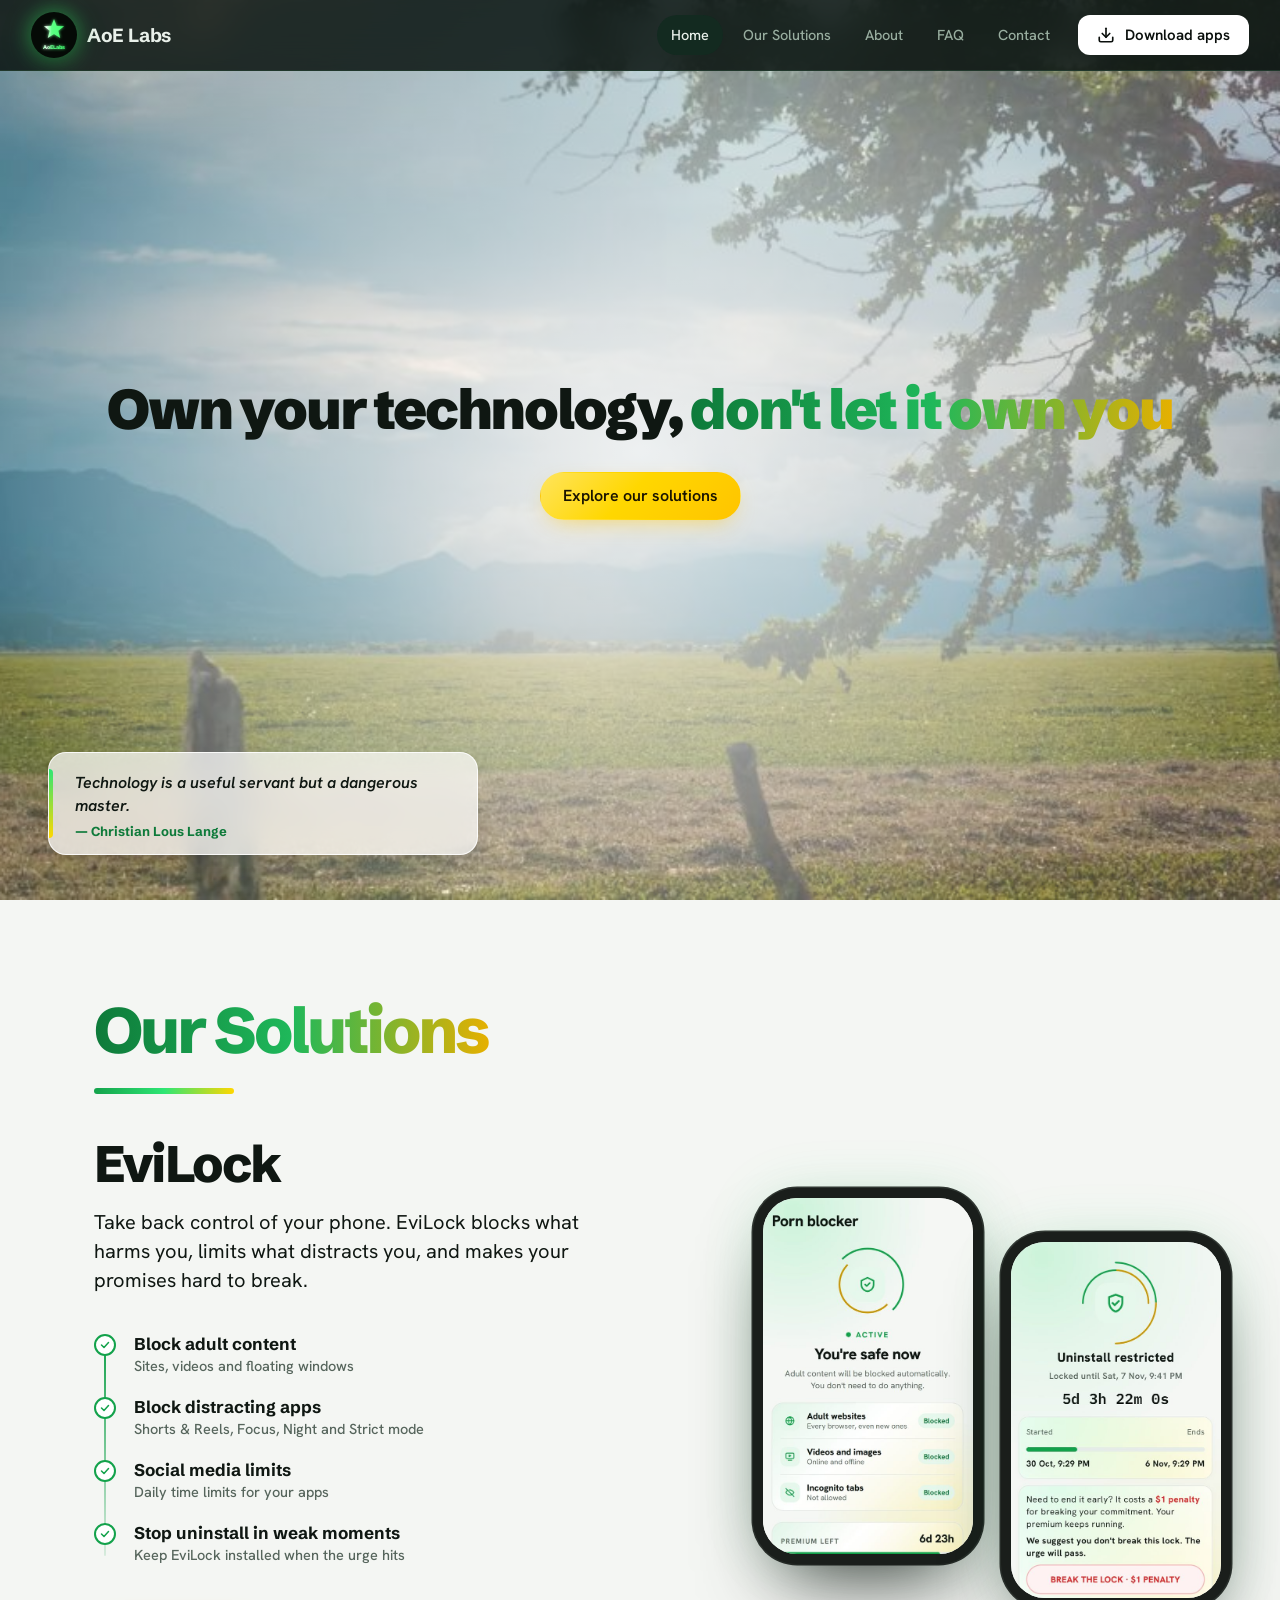
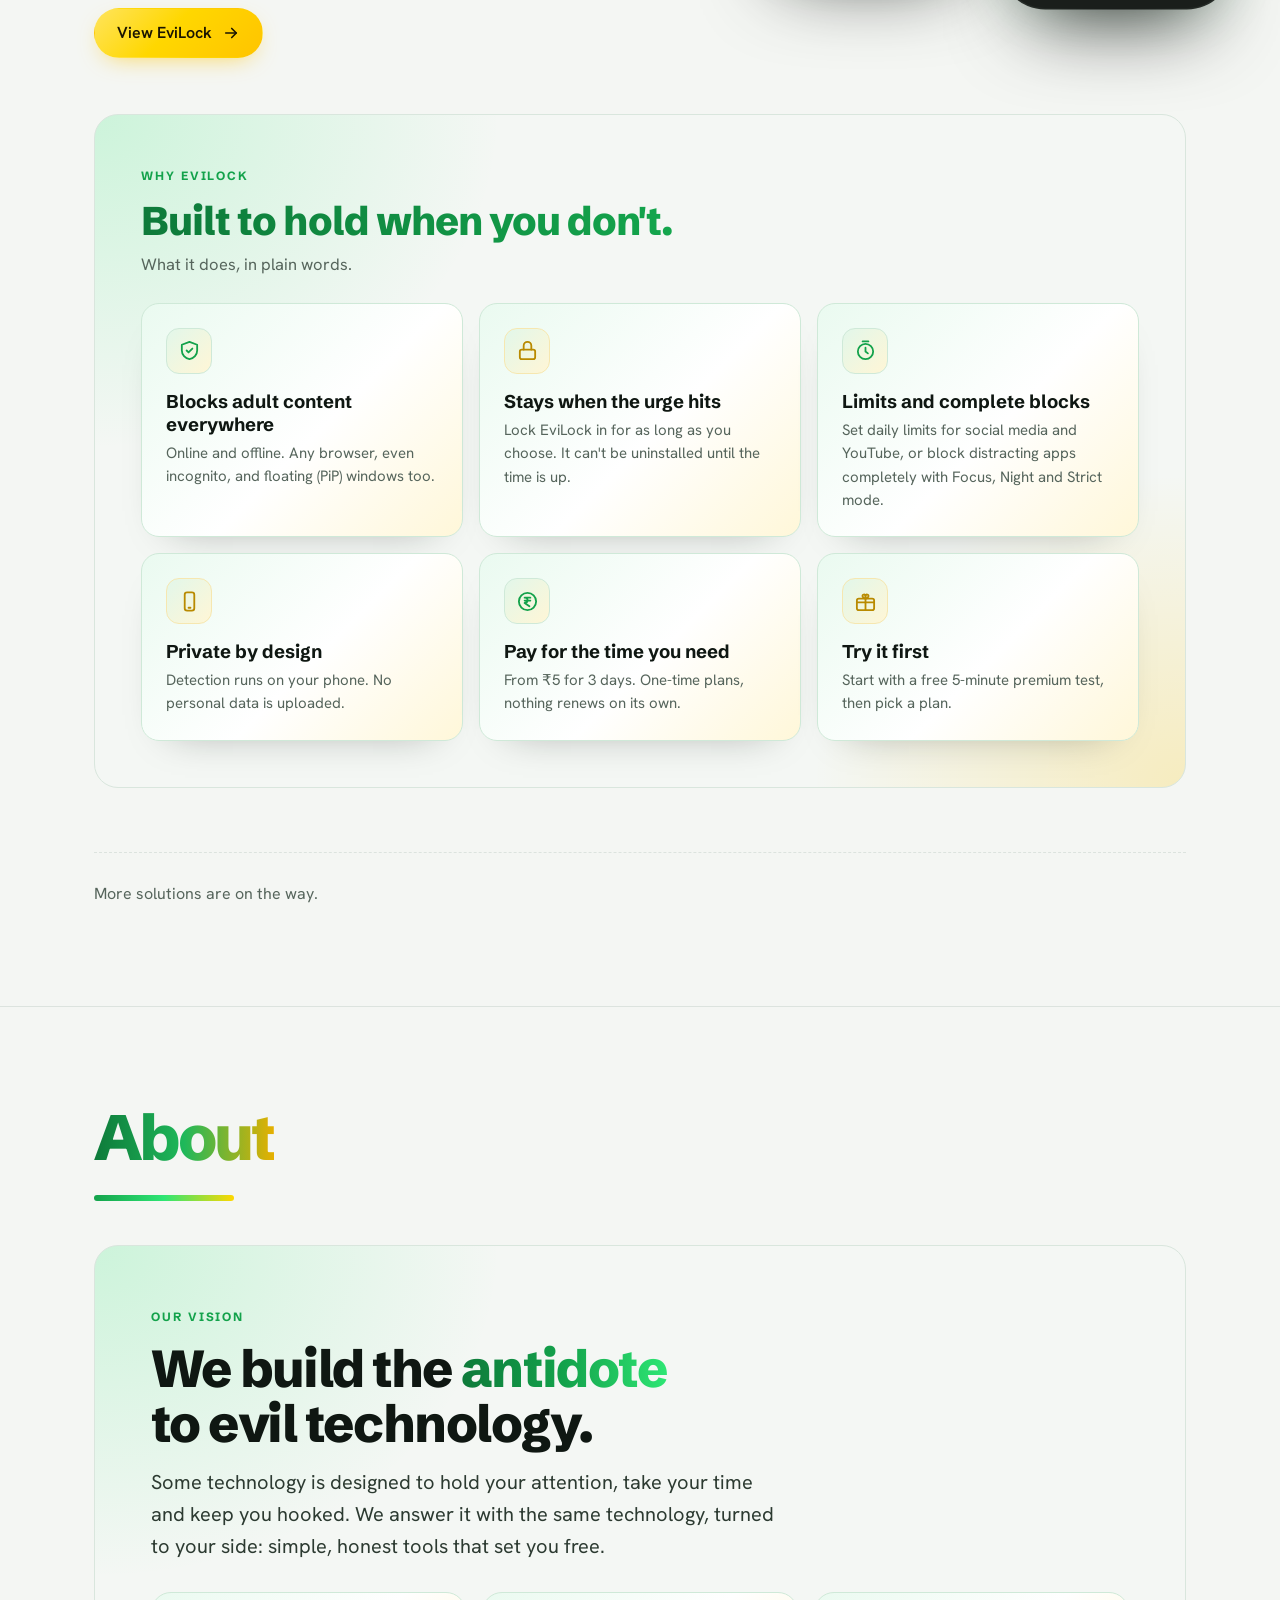
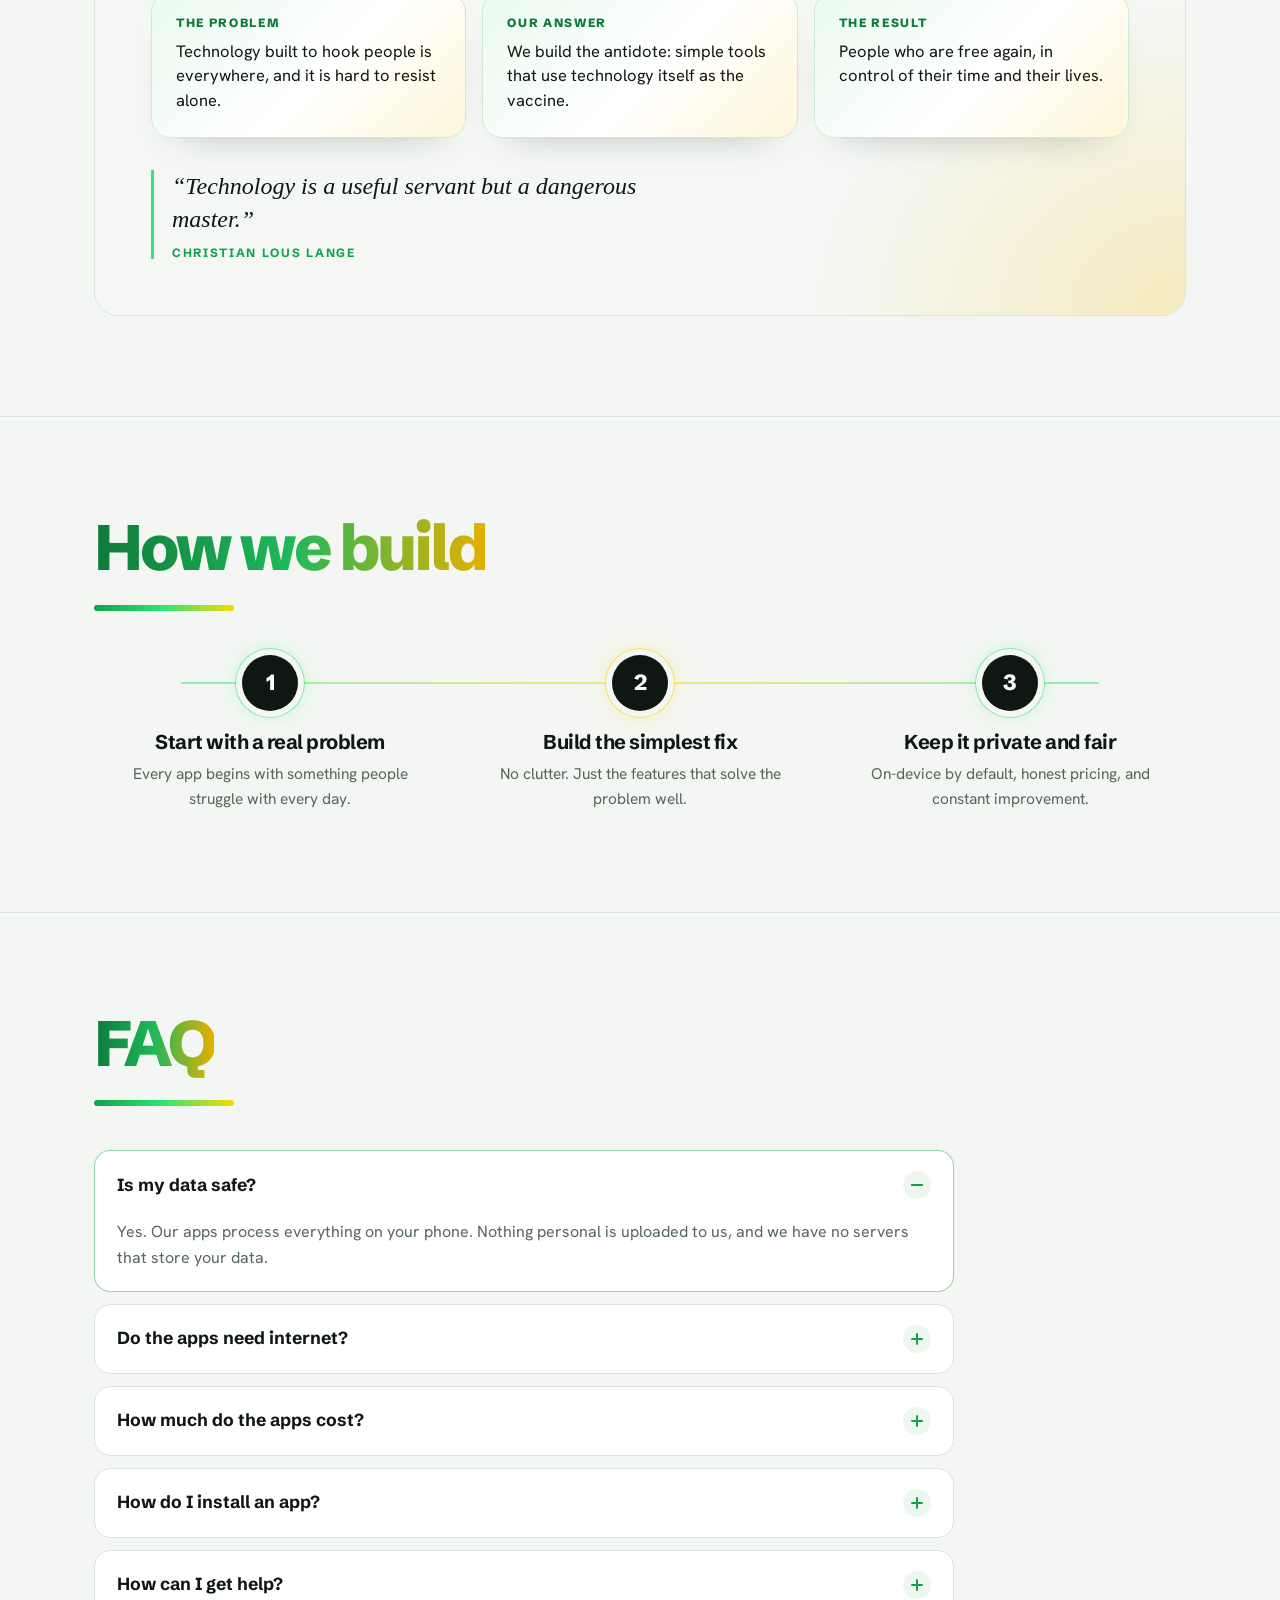
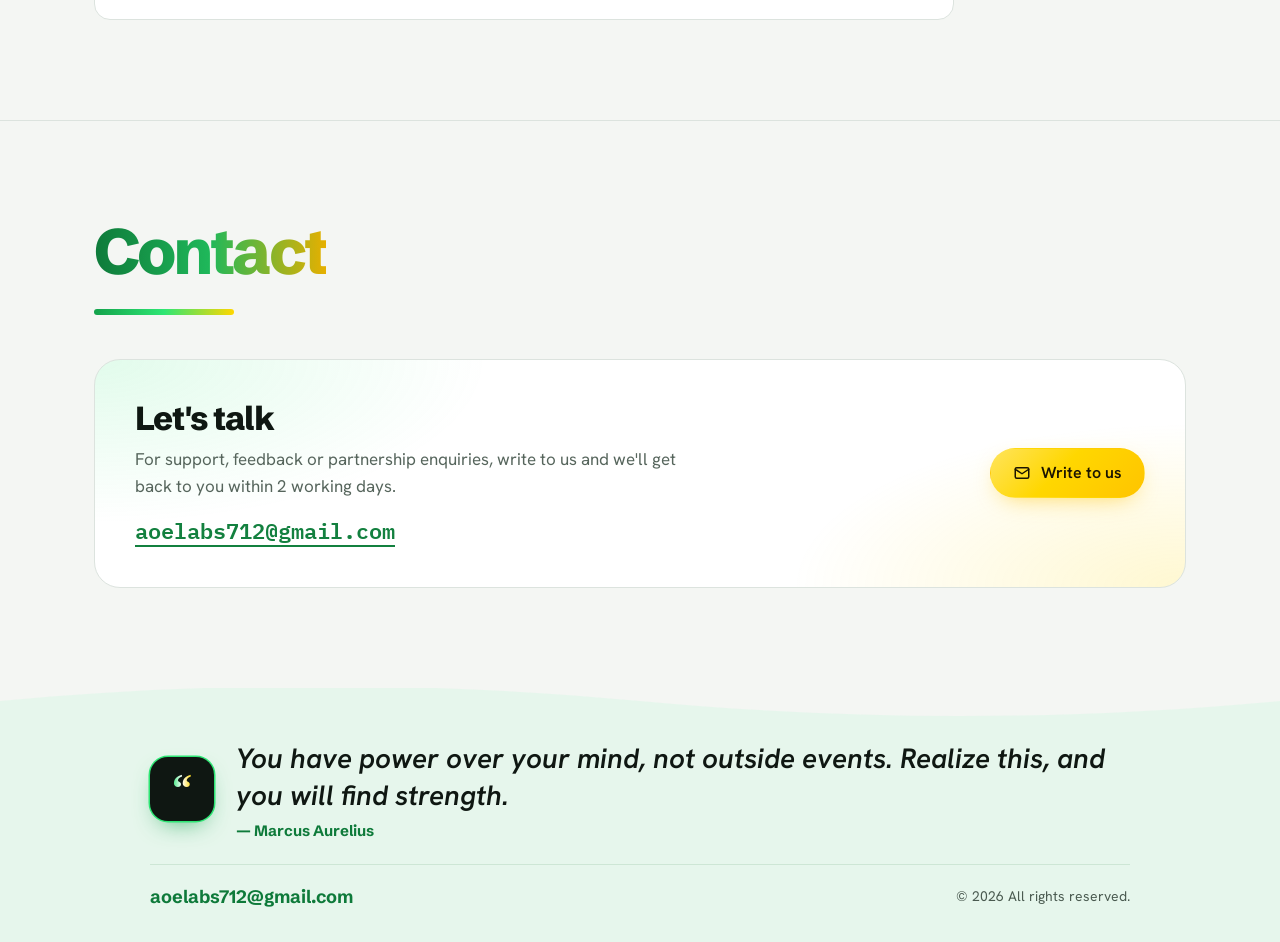
==== index.html @ 4fa96894 "Remove Why Us section; About is now the vision: antidote to evil technology Co-Authored-By: Claude S" ====
<!doctype html>
<html lang="en">
<head>
<meta charset="utf-8">
<meta name="viewport" content="width=device-width, initial-scale=1, viewport-fit=cover">
<title>AoE Labs: own your technology, don&#39;t let it own you</title>
<meta name="description" content="AoE Labs builds simple apps that solve real problems. Our first app, EviLock, blocks adult content, limits social media and puts your phone to sleep at night, even without internet.">
<meta property="og:title" content="AoE Labs">
<meta property="og:description" content="Own your technology, don&#39;t let it own you. Makers of EviLock.">
<meta property="og:type" content="website">
<meta property="og:site_name" content="AoE Labs">
<meta property="og:url" content="https://aoe-labs.vercel.app/">
<meta property="og:image" content="https://aoe-labs.vercel.app/og-image.png">
<meta property="og:image:width" content="1200">
<meta property="og:image:height" content="630">
<meta name="twitter:card" content="summary_large_image">
<link rel="canonical" href="https://aoe-labs.vercel.app/">
<meta name="theme-color" content="#FFFFFF">
<meta name="color-scheme" content="light only">
<link rel="icon" type="image/png" href="favicon.png">
<link rel="apple-touch-icon" href="apple-touch-icon.png">
<link rel="preconnect" href="https://fonts.googleapis.com">
<link rel="preconnect" href="https://fonts.gstatic.com" crossorigin>
<link rel="stylesheet" href="https://fonts.googleapis.com/css2?family=Schibsted+Grotesk:wght@600;700;800;900&family=Hanken+Grotesk:wght@400;500;600;700&family=IBM+Plex+Mono:wght@500;600&display=swap">
<link rel="stylesheet" href="style.css">
<script>document.documentElement.classList.add("js")</script>
</head>
<body>

<header class="nav">
  <div class="wrap">
    <a class="brand" href="index.html" aria-label="AoE Labs home">
      <svg class="zmark" viewBox="0 0 100 100" role="img" aria-label="AoE Labs"><defs><linearGradient id="zg" gradientUnits="userSpaceOnUse" x1="0" y1="0" x2="100" y2="0" spreadMethod="repeat"><stop offset="0" stop-color="#39FF6A"/><stop offset=".38" stop-color="#5CFF84"/><stop offset=".5" stop-color="#F0FFF4"/><stop offset=".62" stop-color="#5CFF84"/><stop offset="1" stop-color="#39FF6A"/><animateTransform attributeName="gradientTransform" type="translate" from="-100 0" to="100 0" dur="3.2s" repeatCount="indefinite"/></linearGradient><filter id="zglow" x="-40%" y="-40%" width="180%" height="180%"><feGaussianBlur stdDeviation="3" result="b"/><feMerge><feMergeNode in="b"/><feMergeNode in="SourceGraphic"/></feMerge></filter></defs><circle cx="50" cy="50" r="50" fill="#050A06"/><g fill="url(#zg)" filter="url(#zglow)"><path class="zstar" d="M50.00 15.00 L55.68 30.18 L71.87 30.89 L59.19 40.99 L63.52 56.61 L50.00 47.66 L36.48 56.61 L40.81 40.99 L28.13 30.89 L44.32 30.18 Z"/><text x="50" y="80" text-anchor="middle" font-family="Schibsted Grotesk, Arial Black, sans-serif" font-weight="800" font-size="11.5" letter-spacing="-.1">AoE Labs</text></g></svg><span class="brand-name">AoE Labs</span></a>
    <div class="nav-mid tick" aria-hidden="true"><div class="tr"><span>Own your technology ✦ Works even offline ✦ Privacy first ✦ No subscriptions ✦ </span><span>Own your technology ✦ Works even offline ✦ Privacy first ✦ No subscriptions ✦ </span></div></div>
    <nav class="nav-links" id="menu" aria-label="Main">
      <a href="index.html" aria-current="page">Home</a>
      <a href="index.html#solutions">Our Solutions</a>
      <a href="index.html#about">About</a>
      <a href="index.html#faq">FAQ</a>
      <a href="index.html#contact">Contact</a>
    </nav>
    <a class="btn btn-glint" href="products.html"><svg viewBox="0 0 24 24" fill="none" stroke="currentColor" stroke-width="2.2" stroke-linecap="round" stroke-linejoin="round" aria-hidden="true"><path d="M21 15v4a2 2 0 0 1-2 2H5a2 2 0 0 1-2-2v-4"/><path d="M7 10l5 5 5-5"/><path d="M12 15V3"/></svg><span class="lbl-long">Download apps</span><span class="lbl-short">Download</span></a>
    <button class="menu-btn" type="button" aria-controls="menu" aria-expanded="false" aria-label="Open menu"><svg viewBox="0 0 24 24" fill="none" stroke="currentColor" stroke-width="2" stroke-linecap="round"><path d="M4 7h16M4 12h16M4 17h16"/></svg></button>
  </div>
</header>

<main>
  <!-- HERO -->
  <section class="vhero" id="top">
    <video src="videos/21577.mp4" poster="videos/hero-poster.jpg" autoplay muted loop playsinline preload="auto" aria-hidden="true"></video>
    <div class="wash" aria-hidden="true"></div>
    <div class="wrap">
      <h1 class="hero-title">Own your technology, <span class="shine">don&#39;t let it own you</span></h1>
      <a class="btn btn-gold" href="#solutions">Explore our solutions</a>
    </div>
    <figure class="hero-quote" data-hero-quotes aria-live="polite">
      <blockquote class="hq-text">Technology is a useful servant but a dangerous master.</blockquote>
      <figcaption class="hq-by">Christian Lous Lange</figcaption>
    </figure>
  </section>



  <!-- OUR SOLUTIONS -->
  <section id="solutions">
    <div class="wrap">
      <h2 class="big-title reveal"><span class="shimmer on-light">Our Solutions</span></h2>
      <div class="solution reveal">
        <div>
          <h3 class="name">EviLock</h3>
          <p class="desc">Take back control of your phone. EviLock blocks what harms you, limits what distracts you, and makes your promises hard to break.</p>
          <ul class="feat-list">
            <li><span class="fi" aria-hidden="true"><svg viewBox="0 0 24 24" fill="none" stroke="currentColor" stroke-width="3" stroke-linecap="round" stroke-linejoin="round"><path d="M5 12l5 5 9-10"/></svg></span><div><b>Block adult content</b><small>Sites, videos and floating windows</small></div></li>
            <li><span class="fi" aria-hidden="true"><svg viewBox="0 0 24 24" fill="none" stroke="currentColor" stroke-width="3" stroke-linecap="round" stroke-linejoin="round"><path d="M5 12l5 5 9-10"/></svg></span><div><b>Block distracting apps</b><small>Shorts &amp; Reels, Focus, Night and Strict mode</small></div></li>
            <li><span class="fi" aria-hidden="true"><svg viewBox="0 0 24 24" fill="none" stroke="currentColor" stroke-width="3" stroke-linecap="round" stroke-linejoin="round"><path d="M5 12l5 5 9-10"/></svg></span><div><b>Social media limits</b><small>Daily time limits for your apps</small></div></li>
            <li><span class="fi" aria-hidden="true"><svg viewBox="0 0 24 24" fill="none" stroke="currentColor" stroke-width="3" stroke-linecap="round" stroke-linejoin="round"><path d="M5 12l5 5 9-10"/></svg></span><div><b>Stop uninstall in weak moments</b><small>Keep EviLock installed when the urge hits</small></div></li>
          </ul>
          <a class="btn btn-gold" href="evilock.html">View EviLock
            <svg viewBox="0 0 24 24" fill="none" stroke="currentColor" stroke-width="2.2" stroke-linecap="round" stroke-linejoin="round" aria-hidden="true"><path d="M5 12h14"/><path d="M13 6l6 6-6 6"/></svg></a>
        </div>

        <div class="phones"><div class="phone" role="img" aria-label="EviLock Porn blocker screen showing it is active"><img class="shot" src="images/porn-blocker.jpg" alt="" width="540" height="909" loading="lazy"></div><div class="phone" role="img" aria-label="EviLock Uninstall restricted screen with a running lock"><img class="shot" src="images/uninstall-restricted.jpg" alt="" width="540" height="909" loading="lazy"></div></div>
      </div>

      <div class="kp reveal">
      <span class="kp-eye">Why EviLock</span>
      <h3 class="kp-h">Built to hold when you don&#39;t.</h3>
      <p class="kp-sub">What it does, in plain words.</p>
      <div class="kp-grid">
        <div class="kp-card"><div class="kp-ic" aria-hidden="true"><svg viewBox="0 0 24 24"><path d="M12 3l8 3v6c0 4.5-3.4 8.3-8 9-4.6-.7-8-4.5-8-9V6z"/><path d="M9 12l2 2 4-4"/></svg></div><h4>Blocks adult content everywhere</h4><p>Online and offline. Any browser, even incognito, and floating (PiP) windows too.</p></div>
        <div class="kp-card"><div class="kp-ic" aria-hidden="true"><svg viewBox="0 0 24 24"><rect x="4" y="11" width="16" height="10" rx="2"/><path d="M8 11V7a4 4 0 0 1 8 0v4"/></svg></div><h4>Stays when the urge hits</h4><p>Lock EviLock in for as long as you choose. It can&#39;t be uninstalled until the time is up.</p></div>
        <div class="kp-card"><div class="kp-ic" aria-hidden="true"><svg viewBox="0 0 24 24"><circle cx="12" cy="13" r="8"/><path d="M12 9v4l2.5 2M9 2.5h6"/></svg></div><h4>Limits and complete blocks</h4><p>Set daily limits for social media and YouTube, or block distracting apps completely with Focus, Night and Strict mode.</p></div>
        <div class="kp-card"><div class="kp-ic" aria-hidden="true"><svg viewBox="0 0 24 24"><rect x="7" y="2.5" width="10" height="19" rx="2.5"/><path d="M11 18.5h2"/></svg></div><h4>Private by design</h4><p>Detection runs on your phone. No personal data is uploaded.</p></div>
        <div class="kp-card"><div class="kp-ic" aria-hidden="true"><svg viewBox="0 0 24 24"><circle cx="12" cy="12" r="9"/><path d="M9 8h6M9 11h6M9.5 8c3.5 0 3.5 5.5-.5 5.5L14 17"/></svg></div><h4>Pay for the time you need</h4><p>From ₹5 for 3 days. One-time plans, nothing renews on its own.</p></div>
        <div class="kp-card"><div class="kp-ic" aria-hidden="true"><svg viewBox="0 0 24 24"><rect x="3" y="9" width="18" height="12" rx="2"/><path d="M12 9v12M3 13h18"/><path d="M12 9c-3 0-4.5-4-1.5-4.5C12 4.2 12 9 12 9zM12 9c3 0 4.5-4 1.5-4.5C12 4.2 12 9 12 9z"/></svg></div><h4>Try it first</h4><p>Start with a free 5-minute premium test, then pick a plan.</p></div>
      </div>
      </div>
      <p class="more">More solutions are on the way.</p>
    </div>
  </section>

  <!-- ABOUT -->
  <section class="bordered" id="about">
    <div class="wrap">
      <h2 class="big-title reveal"><span class="shimmer on-light">About</span></h2>
      <div class="ab reveal">
        <span class="ab-eye">Our vision</span>
        <h3 class="ab-h">We build the <span class="ab-shim">antidote</span> to evil technology.</h3>
        <p class="ab-lead">Some technology is designed to hold your attention, take your time and keep you hooked. We answer it with the same technology, turned to your side: simple, honest tools that set you free.</p>
        <div class="ab-grid">
          <div class="ab-card"><small>The problem</small><p>Technology built to hook people is everywhere, and it is hard to resist alone.</p></div>
          <div class="ab-card"><small>Our answer</small><p>We build the antidote: simple tools that use technology itself as the vaccine.</p></div>
          <div class="ab-card"><small>The result</small><p>People who are free again, in control of their time and their lives.</p></div>
        </div>
        <p class="ab-quote">&ldquo;Technology is a useful servant but a dangerous master.&rdquo;<span>Christian Lous Lange</span></p>
      </div>
    </div>
  </section>

  <!-- HOW WE BUILD -->
  <section class="bordered" id="how">
    <div class="wrap">
      <h2 class="big-title reveal"><span class="shimmer on-light">How we build</span></h2>
      <ol class="how-steps">
        <li class="reveal"><span class="how-n">1</span><h3>Start with a real problem</h3><p>Every app begins with something people struggle with every day.</p></li>
        <li class="reveal"><span class="how-n">2</span><h3>Build the simplest fix</h3><p>No clutter. Just the features that solve the problem well.</p></li>
        <li class="reveal"><span class="how-n">3</span><h3>Keep it private and fair</h3><p>On-device by default, honest pricing, and constant improvement.</p></li>
      </ol>
    </div>
  </section>

  <!-- FAQ -->
  <section class="bordered" id="faq">
    <div class="wrap">
      <h2 class="big-title reveal"><span class="shimmer on-light">FAQ</span></h2>
      <div class="faq">
        <details class="faq-item reveal" open><summary>Is my data safe?<span class="faq-x" aria-hidden="true"></span></summary><p>Yes. Our apps process everything on your phone. Nothing personal is uploaded to us, and we have no servers that store your data.</p></details>
        <details class="faq-item reveal"><summary>Do the apps need internet?<span class="faq-x" aria-hidden="true"></span></summary><p>No. The main features work fully offline. Internet is only used for things like payments.</p></details>
        <details class="faq-item reveal"><summary>How much do the apps cost?<span class="faq-x" aria-hidden="true"></span></summary><p>They are free to download. There are no subscriptions. Some optional features have a small one-time charge, always shown before you pay.</p></details>
        <details class="faq-item reveal"><summary>How do I install an app?<span class="faq-x" aria-hidden="true"></span></summary><p>Open Our Apps, tap download, and install the file on your Android phone. Setup takes a few minutes.</p></details>
        <details class="faq-item reveal"><summary>How can I get help?<span class="faq-x" aria-hidden="true"></span></summary><p>Email us at aoelabs712@gmail.com. We reply within 2 working days.</p></details>
      </div>
    </div>
  </section>

  <!-- CONTACT -->
  <section class="bordered" id="contact">
    <div class="wrap">
      <h2 class="big-title reveal"><span class="shimmer on-light">Contact</span></h2>
      <div class="contact-card reveal">
        <div>
          <h3>Let's talk</h3>
          <p>For support, feedback or partnership enquiries, write to us and we'll get back to you within 2 working days.</p>
          <a class="mail" href="mailto:aoelabs712@gmail.com">aoelabs712@gmail.com</a>
        </div>
        <a class="btn btn-gold" href="mailto:aoelabs712@gmail.com"><svg viewBox="0 0 24 24" fill="none" stroke="currentColor" stroke-width="2" stroke-linecap="round" stroke-linejoin="round" aria-hidden="true"><rect x="3" y="5" width="18" height="14" rx="2"/><path d="M3 7l9 6 9-6"/></svg>Write to us</a>
      </div>
    </div>
  </section>
</main>

<footer class="wave-foot">
  <svg class="waves" viewBox="0 0 1440 40" preserveAspectRatio="none" aria-hidden="true"><path d="M0 0 H1440 V14 C1320 34 1200 34 1080 14 C960 -6 840 -6 720 14 C600 34 480 34 360 14 C240 -6 120 -6 0 14 Z M1440 0 H2880 V14 C2760 34 2640 34 2520 14 C2400 -6 2280 -6 2160 14 C2040 34 1920 34 1800 14 C1680 -6 1560 -6 1440 14 Z"/></svg>
  <div class="inner">
    <div class="qb" data-quotes>
      <span class="icon" aria-hidden="true"><span class="shine">“</span></span>
      <div><p class="q-text" aria-live="polite">You have power over your mind, not outside events. Realize this, and you will find strength.</p><p class="q-by">Marcus Aurelius</p></div>
    </div>
    <div class="qb-line">
      <a class="mail" href="mailto:aoelabs712@gmail.com">aoelabs712@gmail.com</a>
      <span class="copy">© 2026 All rights reserved.</span>
    </div>
  </div>
</footer>

<script src="app.js"></script>
</body>
</html>
---- style.css ----
/* Zeta website
   Dark frame (nav, hero, footer) in the app's own black + shimmering green/gold/white,
   light body sections for easy reading. Colors are the app's EviLockColors. */
:root {
  --paper: #F4F6F3;
  --surface: #FFFFFF;
  --ink: #0F1712;
  --muted: #56655C;
  --line: #DCE3DE;
  --accent: #13803F;

  --night: #050807;
  --night-2: #0D1410;
  --night-line: #1D2A22;
  --night-ink: #E9EFEA;
  --night-muted: #93A399;

  --gold: #FFD700;
  --green: #2EE674;

  --f-display: "Schibsted Grotesk", system-ui, sans-serif;
  --f-body: "Hanken Grotesk", system-ui, sans-serif;
  --f-mono: "IBM Plex Mono", ui-monospace, monospace;
  --wrap: 1140px;
  --r: 16px;
  color-scheme: light only;
}


* { box-sizing: border-box; margin: 0; padding: 0; }
html { scroll-behavior: smooth; -webkit-text-size-adjust: 100%; }
body { background: var(--paper); color: var(--ink); font: 400 17px/1.6 var(--f-body); -webkit-font-smoothing: antialiased; }
img { display: block; max-width: 100%; }
a { color: inherit; }
:focus-visible { outline: 2px solid var(--gold); outline-offset: 3px; border-radius: 6px; }
.wrap { max-width: var(--wrap); margin: 0 auto; padding: 0 24px; }
@media (max-width: 600px) { .wrap { padding: 0 16px; } }

h1, h2, h3 { font-family: var(--f-display); letter-spacing: -0.025em; line-height: 1.06; }
h2 { font-size: clamp(32px, 4.4vw, 50px); font-weight: 800; }
.kicker { display: block; margin-bottom: 18px; font: 500 13px/1 var(--f-mono); letter-spacing: .1em; text-transform: uppercase; color: var(--accent); }
.lead { font-size: clamp(18px, 1.6vw, 20px); color: var(--muted); max-width: 34em; }

/* ---------- Shimmer text: port of the app's ShimmerText (3s linear sweep) ---------- */
.shimmer {
  background: linear-gradient(90deg, var(--green), #FFFFFF, var(--gold), #FFFFFF, var(--green));
  background-size: 200% 100%;
  -webkit-background-clip: text; background-clip: text;
  -webkit-text-fill-color: transparent; color: transparent;
  animation: shimmer 3s linear infinite;
}
.shimmer.gold { background-image: linear-gradient(90deg, #FFC400, #FFF6CC, #FFD700, #FFF6CC, #FFC400); }
/* On light sections the white stops would vanish, so use deeper green + bright gold only. */
.shimmer.on-light { background-image: linear-gradient(90deg, #0E7A3A, #1FB85A, #E6B000, #1FB85A, #0E7A3A); }

@keyframes shimmer { from { background-position: 200% 0; } to { background-position: 0 0; } }

/* ---------- Buttons ---------- */
.btn { display: inline-flex; align-items: center; gap: 10px; padding: 15px 22px; border-radius: 999px; border: 1.5px solid transparent; font: 600 16px/1 var(--f-body); text-decoration: none; transition: transform .15s ease, border-color .15s ease; }
.btn svg { width: 18px; height: 18px; }
.btn:hover { transform: translateY(-1px); }
.btn-gold { background: linear-gradient(135deg, #FFE45C, #FFD700 45%, #FFC400); color: #1A1400; box-shadow: 0 8px 24px -10px rgba(255, 196, 0, .7); }
.btn-dark { background: var(--ink); color: var(--paper); }
.btn-line { border-color: var(--line); color: var(--ink); }
.btn-line:hover { border-color: var(--ink); }
.dark .btn-line { border-color: #2C3B31; color: var(--night-ink); }
.dark .btn-line:hover { border-color: var(--green); }

/* ---------- Dark frame ---------- */
.dark { background: var(--night); color: var(--night-ink); }
.dark .lead { color: var(--night-muted); }
.dark .kicker { color: var(--green); }

.nav { position: sticky; top: 0; z-index: 20; background: rgba(5, 8, 7, .92); backdrop-filter: blur(10px); border-bottom: 1px solid var(--night-line); color: var(--night-ink); }
.nav .wrap { display: flex; align-items: center; justify-content: space-between; gap: 20px; height: 72px; }
.brand { display: flex; align-items: center; gap: 4px; text-decoration: none; font: 800 23px/1 var(--f-display); letter-spacing: -0.02em; }
.nav-links { display: flex; gap: 30px; }
.nav-links a { text-decoration: none; font-size: 15px; font-weight: 500; color: var(--night-muted); }
.nav-links a:hover, .nav-links a[aria-current="page"] { color: #fff; }
.nav .btn { padding: 11px 18px; font-size: 15px; }
.menu-btn { display: none; background: none; border: 1px solid #2C3B31; border-radius: 10px; width: 42px; height: 42px; color: #fff; cursor: pointer; }
.menu-btn svg { width: 20px; height: 20px; }
@media (max-width: 820px) {
  .nav .btn { display: none; }
  .menu-btn { display: grid; place-items: center; }
  .nav-links { display: none; position: absolute; top: 72px; left: 0; right: 0; flex-direction: column; gap: 0; background: var(--night); border-bottom: 1px solid var(--night-line); padding: 8px 16px 16px; }
  .nav-links.open { display: flex; }
  .nav-links a { padding: 14px 0; font-size: 17px; border-bottom: 1px solid var(--night-line); }
}

/* ---------- Orbiting Zeta logo: port of the app's OrbitingZetaLogo ---------- */
.zlogo { --z: 58px; position: relative; flex: none; width: var(--z); height: var(--z); display: grid; place-items: center; }
.zlogo .orbit { position: absolute; border-radius: 50%; }
.zlogo .orbit::before { content: ""; position: absolute; inset: 0; border-radius: 50%; }
.zlogo .og { inset: calc(var(--z) * .04); animation: z-spin 10s linear infinite; }
.zlogo .og::before {
  background: conic-gradient(#FFC400, #FFFFFF, #FFD700, #2EE674, #FFD700, #FFF6CC, #FFC400);
  -webkit-mask: radial-gradient(farthest-side, transparent calc(100% - 2px), #000 calc(100% - 1.5px)), repeating-conic-gradient(#000 0 7deg, transparent 7deg 12deg);
  -webkit-mask-composite: source-in;
  mask: radial-gradient(farthest-side, transparent calc(100% - 2px), #000 calc(100% - 1.5px)), repeating-conic-gradient(#000 0 7deg, transparent 7deg 12deg);
  mask-composite: intersect;
  filter: drop-shadow(0 0 3px rgba(255, 215, 0, .8));
}
.zlogo .on { inset: calc(var(--z) * .15); animation: z-spin 6.5s linear infinite reverse; }
.zlogo .on::before {
  background: conic-gradient(#0A3D1D, #2EE674, #FFFFFF, #2EE674, #FFD700, #2EE674, #0A3D1D);
  -webkit-mask: radial-gradient(farthest-side, transparent calc(100% - 1.5px), #000 calc(100% - 1px));
  mask: radial-gradient(farthest-side, transparent calc(100% - 1.5px), #000 calc(100% - 1px));
  filter: drop-shadow(0 0 3px rgba(46, 230, 116, .8));
}
.zlogo .orbit i { position: absolute; left: 50%; top: 0; border-radius: 50%; transform: translate(-50%, -50%); width: calc(var(--z) * .09); height: calc(var(--z) * .09); background: radial-gradient(circle at 35% 35%, #FFFDE7, #FFD700 50%, #FFC400); box-shadow: 0 0 calc(var(--z) * .12) #FFD700, 0 0 calc(var(--z) * .24) rgba(255, 215, 0, .55); }
.zlogo .orbit i.sm { top: 100%; width: calc(var(--z) * .055); height: calc(var(--z) * .055); }
.zlogo .on i { top: 100%; width: calc(var(--z) * .075); height: calc(var(--z) * .075); background: radial-gradient(circle at 35% 35%, #E6FFF0, #2EE674 50%, #13A24B); box-shadow: 0 0 calc(var(--z) * .12) #2EE674, 0 0 calc(var(--z) * .24) rgba(46, 230, 116, .5); }
.zlogo .tile { position: relative; z-index: 1; width: calc(var(--z) * .44); height: calc(var(--z) * .44); border-radius: calc(var(--z) * .12); background: #000; overflow: hidden; border: 1px solid var(--green); animation: z-glow 1.8s ease-in-out infinite alternate; }
.zlogo .tile img { width: 100%; height: 100%; transform: scale(1.45); }
@keyframes z-spin { to { transform: rotate(360deg); } }
@keyframes z-glow { from { border-color: rgba(46, 230, 116, .35); box-shadow: none; } to { border-color: rgba(46, 230, 116, .95); box-shadow: 0 0 calc(var(--z) * .16) rgba(46, 230, 116, .55); } }
.nav .zlogo { margin-left: -10px; }

/* ---------- Hero ---------- */
.hero { padding: 88px 0 100px; position: relative; overflow: hidden; }
.hero::before { content: ""; position: absolute; inset: -40% -10% auto auto; width: 720px; height: 720px; background: radial-gradient(closest-side, rgba(46, 230, 116, .10), transparent); pointer-events: none; }
.hero::after { content: ""; position: absolute; inset: auto auto -50% -10%; width: 640px; height: 640px; background: radial-gradient(closest-side, rgba(255, 215, 0, .07), transparent); pointer-events: none; }
.hero .wrap { position: relative; z-index: 1; display: grid; grid-template-columns: 1.3fr .7fr; gap: 64px; align-items: center; }
.hero h1 { font-size: clamp(42px, 6.2vw, 80px); font-weight: 800; margin-bottom: 24px; color: #fff; }
.hero .actions { display: flex; flex-wrap: wrap; gap: 12px; margin-top: 36px; }
.facts { display: flex; flex-wrap: wrap; gap: 8px 22px; margin-top: 28px; list-style: none; font: 500 13px/1.4 var(--f-mono); color: var(--night-muted); }
.facts li::before { content: "● "; color: var(--green); }
@media (max-width: 900px) {
  .hero { padding: 56px 0 72px; }
  .hero .wrap { grid-template-columns: 1fr; gap: 48px; }
}

/* Portrait (small) with name + degree underneath */
.person { justify-self: end; width: 250px; text-align: center; }
.person .frame { position: relative; padding: 4px; border-radius: 22px; background: conic-gradient(from var(--a, 0deg), #2EE674, #FFFFFF, #FFD700, #FFFFFF, #2EE674); animation: frame-spin 6s linear infinite; }
.person img { width: 100%; height: auto; aspect-ratio: 4 / 5; object-fit: cover; object-position: 50% 10%; border-radius: 18px; }
.person b { display: block; margin-top: 18px; font: 700 20px/1.2 var(--f-display); color: #fff; }
.person span { display: block; margin-top: 6px; font-size: 14px; color: var(--night-muted); }
@property --a { syntax: "<angle>"; inherits: false; initial-value: 0deg; }
@keyframes frame-spin { to { --a: 360deg; } }
@media (max-width: 900px) { .person { justify-self: start; width: 200px; text-align: left; } }

/* Phone mockup: mirrors the app's Iron Lock home */
.phone { justify-self: center; width: 290px; aspect-ratio: 9 / 19; border-radius: 44px; padding: 10px; background: #1A1E1B; box-shadow: 0 40px 80px -30px rgba(0,0,0,.8), 0 0 0 1.5px #313833, 0 0 60px -10px rgba(46,230,116,.18); position: relative; }
.phone::before { content: ""; position: absolute; top: 19px; left: 50%; width: 74px; height: 20px; margin-left: -37px; background: #000; border-radius: 12px; z-index: 2; }
.screen { height: 100%; border-radius: 35px; overflow: hidden; background: #000; color: #E7EDE8; padding: 54px 16px 18px; display: flex; flex-direction: column; gap: 11px; }
.s-top { display: flex; justify-content: space-between; align-items: center; font: 800 20px/1 var(--f-display); }
.s-top small { font: 600 10px/1 var(--f-mono); letter-spacing: .12em; color: #8FA396; }
.s-lock { margin: 6px auto 0; width: 80px; height: 80px; border-radius: 50%; display: grid; place-items: center; position: relative; }
.s-lock::before { content: ""; position: absolute; inset: 0; border-radius: 50%; border: 1.5px dashed rgba(46, 230, 116, .55); animation: z-spin 8s linear infinite; }
.s-lock::after { content: ""; position: absolute; inset: 10px; border-radius: 50%; border: 1px solid rgba(46, 230, 116, .4); }
.s-lock svg { width: 30px; height: 30px; color: var(--green); }
.s-title { text-align: center; font: 800 12px/1 var(--f-mono); letter-spacing: .18em; }
.s-card { background: #0B0F0C; border: 1px solid rgba(255, 215, 0, .22); border-radius: 14px; padding: 11px 13px; }
.s-count { display: grid; grid-template-columns: repeat(4, 1fr); text-align: center; }
.s-count div { font: 600 21px/1 var(--f-mono); color: var(--gold); }
.s-count small { display: block; margin-top: 6px; font: 500 9px/1 var(--f-mono); letter-spacing: .12em; color: #8FA396; }
.s-row { display: flex; justify-content: space-between; font-size: 12.5px; font-weight: 600; margin-bottom: 8px; }
.s-row small { font: 500 11px/1.3 var(--f-mono); color: #8FA396; }
.s-bar { height: 6px; border-radius: 3px; background: #1A221D; overflow: hidden; }
.s-bar i { display: block; height: 100%; border-radius: 3px; background: linear-gradient(90deg, #13A24B, var(--green)); }
.s-bar.warn i { background: linear-gradient(90deg, #FFC400, var(--gold)); }
.s-foot { margin-top: auto; text-align: center; font: 700 10px/1 var(--f-mono); letter-spacing: .16em; }

/* ---------- Sections ---------- */
section { padding: 100px 0; }
@media (max-width: 700px) { section { padding: 72px 0; } }
.sec-head { max-width: 700px; margin-bottom: 52px; }
.sec-head .lead { margin-top: 18px; }
.bordered { border-top: 1px solid var(--line); }

/* Offline strip */
.pillars { display: grid; grid-template-columns: repeat(3, 1fr); gap: 20px; }
.pillar { background: var(--surface); border: 1px solid var(--line); border-radius: var(--r); padding: 28px; }
.pillar svg { width: 28px; height: 28px; color: var(--accent); margin-bottom: 18px; }
.pillar h3 { font-size: 21px; font-weight: 700; margin-bottom: 8px; }
.pillar p { color: var(--muted); font-size: 16px; }
@media (max-width: 860px) { .pillars { grid-template-columns: 1fr; } }

/* 5 steps: a real sequence, so numbered */
.steps { list-style: none; display: grid; gap: 16px; }
.step { display: grid; grid-template-columns: 76px 1fr auto; gap: 24px; align-items: start; background: var(--surface); border: 1px solid var(--line); border-radius: 20px; padding: 30px; }
.step .num { font: 800 44px/1 var(--f-display); letter-spacing: -0.04em; }
.step h3 { font-size: 24px; font-weight: 800; margin-bottom: 10px; }
.step p { color: var(--muted); max-width: 40em; }
.step ul { list-style: none; margin-top: 14px; display: grid; gap: 6px; font-size: 16px; }
.step ul li::before { content: "✓"; color: var(--accent); font-weight: 700; margin-right: 10px; }
.tag { white-space: nowrap; font: 600 13px/1 var(--f-mono); padding: 9px 12px; border-radius: 999px; border: 1px solid var(--line); color: var(--muted); }
.tag.paid { border-color: #F2C200; background: rgba(255, 215, 0, .14); color: var(--ink); }
.tag.free { border-color: rgba(19, 128, 63, .4); color: var(--accent); }
@media (max-width: 700px) {
  .step { grid-template-columns: 1fr; gap: 12px; padding: 24px; }
  .step .num { font-size: 36px; }
  .step .tag { justify-self: start; }
}

/* Charges */
.charges { display: grid; grid-template-columns: 1.1fr .9fr; gap: 48px; align-items: start; }
.ladder { list-style: none; display: grid; gap: 6px; }
.rung { width: 100%; display: grid; grid-template-columns: 90px 1fr 70px; align-items: center; gap: 16px; padding: 11px 14px; border-radius: 12px; background: none; border: 1px solid transparent; color: var(--ink); font: 500 15px/1 var(--f-body); text-align: left; cursor: pointer; }
.rung:hover { background: var(--surface); border-color: var(--line); }
.rung .len { height: 10px; border-radius: 5px; background: var(--line); position: relative; overflow: hidden; }
.rung .len i { position: absolute; inset: 0 auto 0 0; border-radius: 5px; background: var(--accent); opacity: .4; }
.rung .fee { font: 600 15px/1 var(--f-mono); text-align: right; color: var(--muted); }
.rung[aria-pressed="true"] { background: rgba(255, 215, 0, .12); border-color: #F2C200; }
.rung[aria-pressed="true"] .len i { background: linear-gradient(90deg, #13A24B, #FFD700); opacity: 1; }
.rung[aria-pressed="true"] .fee { color: var(--ink); }
.bill { position: sticky; top: 100px; background: var(--night); color: var(--night-ink); border-radius: 20px; padding: 30px; border: 1px solid rgba(255, 215, 0, .3); }
.bill .b-label { font: 500 12px/1 var(--f-mono); letter-spacing: .1em; text-transform: uppercase; color: var(--night-muted); }
.bill .b-tier { font: 800 34px/1.1 var(--f-display); margin: 10px 0 22px; }
.bill .b-line { display: flex; justify-content: space-between; align-items: baseline; padding: 15px 0; border-top: 1px dashed #2A3A30; }
.bill dt { color: var(--night-muted); font-size: 15px; }
.bill dd { font: 600 28px/1 var(--f-mono); }
.bill .b-note { margin-top: 14px; font-size: 14px; color: var(--night-muted); }
.fee-table { margin-top: 40px; width: 100%; border-collapse: separate; border-spacing: 0; background: var(--surface); border: 1px solid var(--line); border-radius: var(--r); overflow: hidden; }
.fee-table th, .fee-table td { text-align: left; padding: 16px 20px; border-bottom: 1px solid var(--line); font-size: 16px; }
.fee-table th { font: 500 12px/1 var(--f-mono); letter-spacing: .08em; text-transform: uppercase; color: var(--muted); }
.fee-table td:last-child, .fee-table th:last-child { text-align: right; font-family: var(--f-mono); font-weight: 600; }
.fee-table tr:last-child td { border-bottom: 0; }
.pay-note { margin-top: 18px; font-size: 15px; color: var(--muted); }
@media (max-width: 900px) { .charges { grid-template-columns: 1fr; gap: 28px; } .bill { position: static; } }
@media (max-width: 480px) { .rung { grid-template-columns: 76px 1fr 56px; gap: 10px; padding: 10px; } .fee-table th, .fee-table td { padding: 14px; font-size: 15px; } }

/* Install */
.install { display: grid; grid-template-columns: repeat(3, 1fr); gap: 20px; list-style: none; counter-reset: i; }
.install li { counter-increment: i; background: var(--surface); border: 1px solid var(--line); border-radius: var(--r); padding: 26px; }
.install li::before { content: counter(i); display: grid; place-items: center; width: 34px; height: 34px; border-radius: 50%; margin-bottom: 16px; background: var(--ink); color: var(--paper); font: 700 15px/1 var(--f-mono); }
.install b { display: block; font-size: 18px; margin-bottom: 6px; }
.install span { color: var(--muted); font-size: 16px; }
.tip { margin-top: 20px; padding: 18px 22px; border-radius: var(--r); border: 1px dashed var(--line); color: var(--muted); font-size: 15px; }
.tip b { color: var(--ink); }
@media (max-width: 860px) { .install { grid-template-columns: 1fr; } }

/* CTA */
.cta { padding: 90px 0; text-align: center; position: relative; overflow: hidden; }
.cta::before { content: ""; position: absolute; left: 50%; top: 50%; width: 800px; height: 400px; transform: translate(-50%, -50%); background: radial-gradient(closest-side, rgba(46, 230, 116, .12), transparent); }
.cta .wrap { position: relative; }
.cta h2 { font-size: clamp(36px, 5vw, 60px); color: #fff; }
.cta p { color: var(--night-muted); margin: 16px auto 32px; max-width: 30em; }
.cta small { display: block; margin-top: 16px; font: 500 12px/1.4 var(--f-mono); color: var(--night-muted); }

/* Product cards */
.products { display: grid; grid-template-columns: repeat(2, 1fr); gap: 20px; }
.product { display: flex; flex-direction: column; background: var(--surface); border: 1px solid var(--line); border-radius: 22px; padding: 32px; }
.product .p-head { display: flex; align-items: center; gap: 16px; margin-bottom: 18px; }
.app-icon { width: 60px; height: 60px; border-radius: 16px; background: #000; display: grid; place-items: center; flex: none; border: 1px solid rgba(46, 230, 116, .6); box-shadow: 0 0 18px -6px rgba(46, 230, 116, .6); }
.app-icon svg { width: 28px; height: 28px; color: var(--green); }
.product h3 { font-size: 28px; font-weight: 800; }
.product .platform { display: block; margin-top: 6px; font: 500 12px/1 var(--f-mono); letter-spacing: .06em; text-transform: uppercase; color: var(--muted); }
.product > p { color: var(--muted); }
.product ul { list-style: none; margin: 20px 0 28px; display: grid; gap: 8px; font-size: 16px; }
.product ul li::before { content: "✓"; color: var(--accent); font-weight: 700; margin-right: 10px; }
.p-actions { margin-top: auto; display: flex; flex-wrap: wrap; gap: 10px; }
.p-meta { margin-top: 14px; font: 500 12px/1.4 var(--f-mono); color: var(--muted); }
.product.soon { background: transparent; border-style: dashed; justify-content: center; }
.product.soon .app-icon { background: transparent; border-color: var(--line); box-shadow: none; }
.product.soon .app-icon svg { color: var(--muted); }
.product.soon h3 { font-size: 22px; }
.product.soon .p-actions { margin-top: 24px; }
@media (max-width: 800px) { .products { grid-template-columns: 1fr; } .product { padding: 26px; } }

/* Story */
.story .wrap { display: grid; grid-template-columns: 300px 1fr; gap: 64px; }
.story .body { max-width: 640px; font-size: 19px; line-height: 1.7; }
.story .body p + p { margin-top: 20px; }
@media (max-width: 800px) { .story .wrap { grid-template-columns: 1fr; gap: 24px; } .story .body { font-size: 18px; } }

/* Contact */
.contact-box { display: grid; grid-template-columns: 1fr auto; gap: 32px; align-items: center; padding: 52px; border-radius: 24px; background: var(--surface); border: 1px solid var(--line); }
.contact-box p { color: var(--muted); margin-top: 12px; }
.mail { font: 600 clamp(18px, 2.2vw, 24px)/1.2 var(--f-mono); color: var(--accent); text-underline-offset: 6px; word-break: break-all; }
@media (max-width: 760px) { .contact-box { grid-template-columns: 1fr; padding: 30px 22px; } }

/* Page head (inner pages) */
.page-head { padding: 72px 0 64px; }
.page-head h1 { font-size: clamp(40px, 5.4vw, 66px); font-weight: 800; color: #fff; margin-bottom: 16px; }

/* ---------- Footer ---------- */
footer { padding: 56px 0 36px; border-top: 1px solid var(--night-line); font-size: 15px; color: var(--night-muted); }
footer .wrap { display: grid; grid-template-columns: 1.4fr 1fr 1fr; gap: 40px; }
footer .brand { color: #fff; margin-bottom: 12px; }
footer h4 { margin-bottom: 16px; font: 500 12px/1 var(--f-mono); letter-spacing: .1em; text-transform: uppercase; color: #fff; }
footer ul { list-style: none; display: grid; gap: 10px; }
footer a { text-decoration: none; }
footer a:hover { color: #fff; }
footer .copy { grid-column: 1 / -1; padding-top: 26px; border-top: 1px solid var(--night-line); font-size: 13px; }
@media (max-width: 700px) { footer .wrap { grid-template-columns: 1fr 1fr; } footer .about-col { grid-column: 1 / -1; } }

@media (prefers-reduced-motion: reduce) {
  *, *::before, *::after { animation: none !important; transition: none !important; scroll-behavior: auto !important; }
}

/* ---------- Our solutions (big type) ---------- */
.solution { display: grid; grid-template-columns: 1.25fr .75fr; gap: 56px; align-items: center; }
.solution .name { display: inline-block; font: 800 clamp(64px, 10vw, 132px)/.95 var(--f-display); letter-spacing: -0.045em; }
.solution .desc { margin: 22px 0 30px; max-width: 26em; font-size: clamp(20px, 2vw, 26px); line-height: 1.45; }
.feat-list { list-style: none; display: grid; gap: 14px; margin-bottom: 36px; font: 600 clamp(18px, 1.6vw, 21px)/1.3 var(--f-body); }
.feat-list li { display: flex; align-items: center; gap: 14px; }
.feat-list li::before { content: ""; flex: none; width: 26px; height: 26px; border-radius: 50%;
  background: radial-gradient(circle at 35% 35%, #E6FFF0, #2EE674 55%, #13A24B); box-shadow: 0 0 14px -2px rgba(46, 230, 116, .7); }
.feat-list li span { color: var(--muted); font-weight: 500; }
.more { margin-top: 64px; padding-top: 28px; border-top: 1px dashed var(--line); font-size: 18px; color: var(--muted); }
@media (max-width: 900px) { .solution { grid-template-columns: 1fr; gap: 48px; } }

/* ---------- Slim footer ---------- */
footer.slim { padding: 22px 0; }
footer.slim .wrap { display: flex; flex-wrap: wrap; align-items: center; justify-content: space-between; gap: 16px 28px; }
footer.slim .brand { margin: 0; }
footer.slim .zlogo { --z: 50px; }
footer.slim nav { display: flex; flex-wrap: wrap; gap: 10px 26px; font-size: 15px; }

/* ---------- Home hero: one-line title, jail art, small photo ---------- */
.hero.jail { padding: 64px 0 0; }
.hero.jail .wrap { max-width: 1320px; grid-template-columns: minmax(0, 1fr) 220px; grid-template-areas: "top top" "art person"; gap: 20px 40px; align-items: end; }
.hero-top { grid-area: top; }
.hero .hero-title { font-size: min(84px, calc((100vw - 40px) / 13)); white-space: nowrap; margin-bottom: 0; color: #fff; }
.hero.jail .actions { margin-top: 26px; }
.hero-art { grid-area: art; width: 100%; max-width: 820px; justify-self: center; height: auto;
  -webkit-mask: linear-gradient(to bottom, #000 82%, transparent); mask: linear-gradient(to bottom, #000 82%, transparent); }
.hero.jail .person { grid-area: person; width: 220px; margin-bottom: 72px; }
@media (max-width: 900px) {
  .hero.jail { padding-top: 44px; }
  .hero.jail .wrap { grid-template-columns: 1fr; grid-template-areas: "top" "art" "person"; }

  .hero.jail .person { width: 200px; margin: 8px 0 64px; }
}

/* ---------- Big animated page/section titles ---------- */
.big-title { display: block; margin-bottom: 44px; font: 800 clamp(52px, 9vw, 120px)/.95 var(--f-display); letter-spacing: -0.045em; }
.big-title .shimmer { display: inline-block; padding-bottom: .08em; }
.big-title::after { content: ""; display: block; width: 140px; height: 6px; margin-top: 22px; border-radius: 3px; background: linear-gradient(90deg, #13A24B, #2EE674, #FFD700); transform-origin: left; }
.js .reveal { opacity: 0; transform: translateY(40px); transition: opacity .8s ease, transform .8s cubic-bezier(.2, .7, .2, 1); }
.js .reveal.in { opacity: 1; transform: none; }
.js .big-title.reveal::after { transform: scaleX(0); transition: transform 1s .35s cubic-bezier(.2, .7, .2, 1); }
.js .big-title.reveal.in::after { transform: scaleX(1); }

/* ---------- Our solutions ---------- */
.solution { display: grid; grid-template-columns: 1.25fr .75fr; gap: 56px; align-items: center; }
.solution .name { font: 800 clamp(44px, 5.5vw, 72px)/1 var(--f-display); letter-spacing: -0.035em; }
.solution .desc { margin: 18px 0 30px; max-width: 26em; font-size: clamp(20px, 2vw, 25px); line-height: 1.45; }
.feat-list { list-style: none; display: grid; gap: 14px; margin-bottom: 36px; font: 600 clamp(18px, 1.6vw, 21px)/1.3 var(--f-body); }
.feat-list li { display: flex; align-items: center; gap: 14px; }
.feat-list li::before { content: ""; flex: none; width: 26px; height: 26px; border-radius: 50%; background: radial-gradient(circle at 35% 35%, #E6FFF0, #2EE674 55%, #13A24B); box-shadow: 0 0 14px -2px rgba(46, 230, 116, .7); }
.feat-list li span { color: var(--muted); font-weight: 500; }
.more { margin-top: 64px; padding-top: 28px; border-top: 1px dashed var(--line); font-size: 18px; color: var(--muted); }
@media (max-width: 900px) { .solution { grid-template-columns: 1fr; gap: 48px; } }

/* ---------- About: vision & mission ---------- */
.vm { display: grid; grid-template-columns: 1fr 1fr; gap: 24px; }
.vm-card { position: relative; overflow: hidden; padding: 40px; border-radius: 24px; background: var(--night); color: var(--night-ink); border: 1px solid rgba(255, 215, 0, .25); }
.vm-card::before { content: ""; position: absolute; inset: -40% -30% auto auto; width: 360px; height: 360px; background: radial-gradient(closest-side, rgba(46, 230, 116, .16), transparent); }
.vm-card h3 { position: relative; font: 800 clamp(30px, 3.2vw, 42px)/1 var(--f-display); margin-bottom: 18px; }
.vm-card p { position: relative; font-size: clamp(19px, 1.8vw, 23px); line-height: 1.5; color: #D5DDD7; }
@media (max-width: 860px) { .vm { grid-template-columns: 1fr; } .vm-card { padding: 30px 24px; } }

/* ---------- Contact ---------- */
.contact-line { display: flex; flex-wrap: wrap; align-items: center; justify-content: space-between; gap: 24px 40px; }
.contact-line p { max-width: 30em; font-size: clamp(19px, 1.8vw, 23px); color: var(--muted); }
.contact-line .mail { font-size: clamp(22px, 3vw, 36px); }

/* ---------- Slim footer ---------- */
footer.slim { padding: 22px 0; }
footer.slim .wrap { display: flex; flex-wrap: wrap; align-items: center; justify-content: space-between; gap: 16px 28px; }
footer.slim .brand { margin: 0; }
footer.slim .zlogo { --z: 50px; }
footer.slim nav { display: flex; flex-wrap: wrap; gap: 10px 26px; font-size: 15px; }
.hero-art {
  -webkit-mask: linear-gradient(to right, transparent, #000 10%, #000 90%, transparent), linear-gradient(to bottom, #000 80%, transparent);
  -webkit-mask-composite: source-in;
  mask: linear-gradient(to right, transparent, #000 10%, #000 90%, transparent), linear-gradient(to bottom, #000 80%, transparent);
  mask-composite: intersect;
}

/* Hero v3: title + button on the left, small sealed-phone art on the right */
.hero.jail .wrap { max-width: 1320px; grid-template-columns: minmax(0, 1fr) 400px; grid-template-areas: "top art"; align-items: center; gap: 40px; }
.hero.jail { padding: 56px 0 56px; }
.hero .hero-title { font-size: min(64px, calc((min(100vw, 1320px) - 520px) / 12.8)); }
.hero-art { max-width: 400px; -webkit-mask: none; mask: none; }
@media (max-width: 900px) {
  .hero.jail .wrap { grid-template-columns: 1fr; grid-template-areas: "top" "art"; }
  .hero .hero-title { font-size: calc((100vw - 40px) / 13); }
  .hero-art { max-width: 320px; }
}
.vm-card ul { position: relative; list-style: none; display: grid; gap: 14px; }
.vm-card li { display: flex; gap: 14px; align-items: baseline; font-size: clamp(18px, 1.6vw, 21px); line-height: 1.4; color: #D5DDD7; }
.vm-card li::before { content: ""; flex: none; width: 10px; height: 10px; border-radius: 50%; transform: translateY(-2px); background: #2EE674; box-shadow: 0 0 10px #2EE674; }
.vm-card:nth-child(2) li::before { background: #FFD700; box-shadow: 0 0 10px #FFD700; }
footer.slim .wrap { font-size: 15px; }
footer.slim a { color: var(--night-ink); }

/* ---------- White navbar ---------- */
.nav { background: rgba(255, 255, 255, .92); color: #0F1712; border-bottom: 1px solid #E4E9E5; backdrop-filter: saturate(1.4) blur(12px); transition: box-shadow .25s ease; }
.nav.scrolled { box-shadow: 0 8px 30px -12px rgba(15, 23, 18, .25); }
.nav .wrap { max-width: none; height: 76px; padding: 0 clamp(16px, 3vw, 40px); }
.nav .zlogo { margin-left: -6px; }
.wordmark {
  font: 800 25px/1 var(--f-display); letter-spacing: -0.03em;
  background: linear-gradient(90deg, #0F1712 0%, #0F1712 40%, #13A24B 48%, #E6B000 52%, #0F1712 60%, #0F1712 100%);
  background-size: 250% 100%;
  -webkit-background-clip: text; background-clip: text; -webkit-text-fill-color: transparent; color: transparent;
  animation: shimmer 4s linear infinite;
}
.nav-links { gap: 6px; }
.nav-links a { position: relative; padding: 10px 14px; border-radius: 10px; font-size: 15.5px; font-weight: 600; color: #3B4A41; transition: color .15s ease, background .15s ease; }
.nav-links a:hover { color: #0F1712; background: #F2F5F3; }
.nav-links a::after { content: ""; position: absolute; left: 14px; right: 14px; bottom: 4px; height: 2.5px; border-radius: 2px; background: linear-gradient(90deg, #13A24B, #2EE674, #F5B800); transform: scaleX(0); transform-origin: left; transition: transform .25s ease; }
.nav-links a:hover::after, .nav-links a[aria-current="page"]::after { transform: scaleX(1); }
.nav-links a[aria-current="page"] { color: #0F1712; }
.menu-btn { border-color: #DCE3DE; color: #0F1712; background: #fff; }

/* Logo orbits tuned for a white background: bright gold (no brown) + deeper green, thin dark edge */
.nav .zlogo .og::before { background: conic-gradient(#F2B400, #FFD000, #FFE45C, #F7C600, #F2B400, #FFD000, #F2B400); filter: drop-shadow(0 0 1px rgba(0, 0, 0, .35)) drop-shadow(0 0 3px rgba(255, 200, 0, .6)); }
.nav .zlogo .on::before { background: conic-gradient(#0E7A3A, #13A24B, #2EE674, #13A24B, #0E7A3A); filter: drop-shadow(0 0 2px rgba(19, 162, 75, .6)); }
.nav .zlogo .og i { box-shadow: 0 0 0 1px rgba(0, 0, 0, .25), 0 0 8px #FFD000; }
.nav .zlogo .on i { box-shadow: 0 0 0 1px rgba(0, 0, 0, .2), 0 0 8px #2EE674; }

/* Dark button with a shining gold-green edge and a sweeping glint */
.btn-glint {
  position: relative; overflow: hidden; color: #fff;
  border: 1.5px solid transparent;
  background: linear-gradient(#0F1712, #0F1712) padding-box, linear-gradient(90deg, #13A24B, #2EE674, #FFD700, #2EE674, #13A24B) border-box;
  background-size: 100% 100%, 200% 100%;
  animation: edge 3s linear infinite;
  box-shadow: 0 8px 22px -10px rgba(19, 162, 75, .7);
}
.btn-glint::after { content: ""; position: absolute; top: 0; bottom: 0; left: -60%; width: 40%; background: linear-gradient(100deg, transparent, rgba(255, 246, 204, .35), transparent); transform: skewX(-20deg); animation: glint 3.2s ease-in-out infinite; }
.btn-glint svg { color: #FFD700; }
@keyframes edge { from { background-position: 0 0, 200% 0; } to { background-position: 0 0, 0 0; } }
@keyframes glint { 0%, 55% { left: -60%; } 100% { left: 130%; } }

@media (max-width: 820px) {
  .nav-links { top: 76px; background: #fff; border-bottom: 1px solid #E4E9E5; box-shadow: 0 20px 30px -20px rgba(15, 23, 18, .25); }
  .nav-links a { border-bottom: 1px solid #EEF2EF; border-radius: 0; }
  .nav-links a::after { display: none; }
}

/* Hero art: the bottled demon, kept small */
.hero-art { max-width: 340px; }
.hero.jail .wrap { grid-template-columns: minmax(0, 1fr) 340px; }
@media (max-width: 900px) { .hero-art { max-width: 280px; } .hero.jail .wrap { grid-template-columns: 1fr; } }

/* =====================================================================
   v4: floating glass navbar, night-sky hero, starry footer
   ===================================================================== */

/* ---------- Floating pill navbar ---------- */
.nav {
  position: fixed; top: 14px; left: 50%; transform: translateX(-50%);
  width: min(1180px, calc(100% - 24px));
  border: 1px solid rgba(255, 255, 255, .7); border-radius: 20px;
  background: rgba(255, 255, 255, .82);
  backdrop-filter: saturate(1.6) blur(16px); -webkit-backdrop-filter: saturate(1.6) blur(16px);
  box-shadow: 0 10px 40px -12px rgba(0, 0, 0, .45), inset 0 1px 0 rgba(255, 255, 255, .9);
  transition: top .3s ease, width .3s ease, box-shadow .3s ease;
}
.nav.scrolled { top: 8px; width: min(1080px, calc(100% - 24px)); box-shadow: 0 14px 44px -14px rgba(0, 0, 0, .5), inset 0 1px 0 #fff; }
.nav .wrap { height: 64px; padding: 0 10px 0 8px; max-width: none; }
.nav .zlogo { --z: 50px; margin-left: 0; }
.nav .btn { padding: 11px 18px; font-size: 15px; }
.nav-links { gap: 2px; }
.nav-links a { padding: 9px 15px; border-radius: 12px; }
@media (max-width: 820px) {
  .nav-links { top: 72px; left: 0; right: 0; border-radius: 18px; border: 1px solid #E4E9E5; padding: 8px 16px; }
}
.nav + main > .page-head:first-child, .nav + main > section.hero:first-child { padding-top: 150px; }

/* ---------- Night-sky hero ---------- */
.sky {
  position: relative; overflow: hidden; isolation: isolate;
  min-height: 100vh; min-height: 100svh; padding: 132px 0 0;
  display: flex; flex-direction: column;
  background: radial-gradient(120% 80% at 50% 0%, #0B1A24 0%, #060B10 45%, #020304 100%);
  color: #fff; text-align: center;
}
.stars { position: absolute; inset: 0; width: 100%; height: 100%; z-index: -1; }
.aurora { position: absolute; inset: -20% -10% auto; height: 70%; z-index: -2; filter: blur(60px); opacity: .55; pointer-events: none; }
.aurora i { position: absolute; border-radius: 50%; mix-blend-mode: screen; animation: drift 18s ease-in-out infinite alternate; }
.aurora i:nth-child(1) { left: 10%; top: 10%; width: 45%; height: 60%; background: radial-gradient(closest-side, rgba(46, 230, 116, .55), transparent); }
.aurora i:nth-child(2) { right: 8%; top: 0; width: 40%; height: 55%; background: radial-gradient(closest-side, rgba(255, 215, 0, .35), transparent); animation-duration: 22s; animation-delay: -6s; }
.aurora i:nth-child(3) { left: 35%; top: 30%; width: 35%; height: 50%; background: radial-gradient(closest-side, rgba(19, 162, 75, .45), transparent); animation-duration: 26s; animation-delay: -12s; }
@keyframes drift { 0% { transform: translate(0, 0) scale(1); } 50% { transform: translate(6%, 8%) scale(1.15); } 100% { transform: translate(-6%, 2%) scale(.95); } }
.spot { position: absolute; inset: 0; z-index: -1; pointer-events: none; background: radial-gradient(420px circle at var(--mx, 50%) var(--my, 30%), rgba(46, 230, 116, .12), transparent 60%); }

.sky-inner { position: relative; display: flex; flex-direction: column; align-items: center; flex: 1; }
.announce {
  display: inline-flex; align-items: center; gap: 10px; margin-bottom: 28px;
  padding: 6px 14px 6px 6px; border-radius: 999px; text-decoration: none; font-size: 14.5px; font-weight: 500; color: #DDE6E0;
  background: rgba(255, 255, 255, .06); border: 1px solid rgba(255, 255, 255, .14); backdrop-filter: blur(8px);
  transition: background .2s ease, border-color .2s ease;
}
.announce:hover { background: rgba(255, 255, 255, .1); border-color: rgba(46, 230, 116, .5); }
.announce .new { padding: 4px 10px; border-radius: 999px; font: 700 12px/1 var(--f-mono); letter-spacing: .06em; text-transform: uppercase; color: #06140B; background: linear-gradient(90deg, #2EE674, #FFD700); }
.announce .arr { transition: transform .2s ease; }
.announce:hover .arr { transform: translateX(3px); }
.sky .hero-title { font-size: min(88px, calc((100vw - 40px) / 12.6)); white-space: nowrap; color: #fff; text-shadow: 0 10px 40px rgba(0, 0, 0, .5); }
.sky-sub { margin-top: 20px; font-size: clamp(18px, 1.7vw, 22px); color: #A9B8AE; }
.sky .actions { display: flex; flex-wrap: wrap; justify-content: center; gap: 12px; margin-top: 34px; }
.btn-glass { color: #fff; background: rgba(255, 255, 255, .07); border-color: rgba(255, 255, 255, .22); backdrop-filter: blur(8px); }
.btn-glass:hover { border-color: #2EE674; background: rgba(46, 230, 116, .1); }

.bottle { position: relative; width: min(250px, 58vw); margin: 40px auto 36px; perspective: 800px; }
.bottle::before { content: ""; position: absolute; inset: 20% 10% 5%; border-radius: 50%; background: radial-gradient(closest-side, rgba(255, 74, 26, .35), transparent); filter: blur(20px); z-index: -1; }
.bottle img { width: 100%; height: auto; transform: rotateX(var(--rx, 0deg)) rotateY(var(--ry, 0deg)); transition: transform .2s ease-out; animation: bob 5s ease-in-out infinite; }
@keyframes bob { 0%, 100% { translate: 0 0; } 50% { translate: 0 -14px; } }

.marquee { position: relative; margin-top: auto; border-top: 1px solid rgba(255, 255, 255, .08); background: rgba(0, 0, 0, .25); overflow: hidden;
  -webkit-mask: linear-gradient(90deg, transparent, #000 10%, #000 90%, transparent); mask: linear-gradient(90deg, transparent, #000 10%, #000 90%, transparent); }
.marquee .track { display: flex; width: max-content; animation: marquee 32s linear infinite; }
.marquee:hover .track { animation-play-state: paused; }
.marquee span { display: inline-flex; align-items: center; gap: 28px; padding: 20px 14px; white-space: nowrap; font: 600 17px/1 var(--f-body); color: #C9D3CC; }
.marquee span::after { content: "\2726"; color: #FFD700; text-shadow: 0 0 10px #FFD700; font-size: 14px; }
@keyframes marquee { to { transform: translateX(-50%); } }
@media (max-width: 700px) {
  .sky { padding-top: 110px; }
  .announce { font-size: 13px; }
}

/* ---------- Starry footer with a giant wordmark ---------- */
.site-foot { position: relative; overflow: hidden; background: #020304; color: #93A399; padding-top: 72px; }
.foot-stars { position: absolute; inset: 0; pointer-events: none;
  background-image:
    radial-gradient(1.5px 1.5px at 20px 30px, #fff, transparent),
    radial-gradient(1px 1px at 80px 120px, #FFD700, transparent),
    radial-gradient(1.2px 1.2px at 150px 60px, #fff, transparent),
    radial-gradient(1px 1px at 200px 160px, #2EE674, transparent),
    radial-gradient(1.4px 1.4px at 260px 90px, #fff, transparent);
  background-size: 300px 200px; opacity: .55; animation: twinkle 4s ease-in-out infinite alternate; }
@keyframes twinkle { from { opacity: .25; } to { opacity: .7; } }
.foot-mark {
  position: relative; text-align: center; user-select: none;
  font: 800 clamp(96px, 24vw, 340px)/.8 var(--f-display); letter-spacing: -0.06em;
  background: radial-gradient(360px circle at var(--fx, 50%) var(--fy, 50%), #FFFBE6 0%, #FFD700 18%, #2EE674 40%, rgba(46, 230, 116, .12) 70%), linear-gradient(180deg, rgba(255, 255, 255, .14), rgba(255, 255, 255, .02));
  -webkit-background-clip: text; background-clip: text; -webkit-text-fill-color: transparent; color: transparent;
  -webkit-mask: linear-gradient(180deg, #000 55%, transparent 100%); mask: linear-gradient(180deg, #000 55%, transparent 100%);
}
.foot-bar { position: relative; display: flex; flex-wrap: wrap; align-items: center; justify-content: space-between; gap: 14px 28px; padding: 26px 0 30px; border-top: 1px solid rgba(255, 255, 255, .08); font-size: 15px; }
.foot-bar a { color: #E9EFEA; text-decoration: none; }
.foot-bar a:hover { color: #2EE674; }
.to-top { display: inline-flex; align-items: center; gap: 8px; padding: 9px 16px; border-radius: 999px; border: 1px solid rgba(255, 255, 255, .15); }
.to-top:hover { border-color: #2EE674; }

@media (prefers-reduced-motion: reduce) {
  .aurora i, .bottle img, .marquee .track, .foot-stars { animation: none !important; }
}
.sky { min-height: clamp(640px, 100svh, 980px); }
.site-foot .wrap { display: block; } .site-foot { border-top: 0; padding-bottom: 0; }
.nav { background: rgba(255, 255, 255, .96); }

/* =====================================================================
   v5: real round Zeta logo, bright "day" hero with an interactive dot field
   ===================================================================== */
.brand { gap: 0; }
.zmark { width: 58px; height: 58px; display: block; filter: drop-shadow(0 4px 10px rgba(0, 0, 0, .25)); transition: transform .3s ease; }
.brand:hover .zmark { transform: rotate(-8deg) scale(1.05); }
.nav .wrap { height: 70px; }

/* Bright hero */
.sky.day {
  color: var(--ink);
  background:
    radial-gradient(60% 50% at 15% 10%, rgba(46, 230, 116, .22), transparent 70%),
    radial-gradient(50% 45% at 90% 15%, rgba(255, 215, 0, .25), transparent 70%),
    linear-gradient(180deg, #FFFFFF 0%, #F1FBF4 55%, #FBF8EC 100%);
  min-height: clamp(560px, 86svh, 860px);
}
.sky.day .aurora { opacity: .5; filter: blur(70px); }
.sky.day .aurora i { mix-blend-mode: multiply; }
.sky.day .aurora i:nth-child(1) { background: radial-gradient(closest-side, rgba(46, 230, 116, .45), transparent); }
.sky.day .aurora i:nth-child(2) { background: radial-gradient(closest-side, rgba(255, 196, 0, .4), transparent); }
.sky.day .aurora i:nth-child(3) { background: radial-gradient(closest-side, rgba(19, 162, 75, .3), transparent); }
.dots { position: absolute; inset: 0; width: 100%; height: 100%; z-index: -1; }
.sky.day .sky-inner { justify-content: center; }
.sky.day .hero-title { color: var(--ink); text-shadow: none; font-size: min(92px, calc((100vw - 40px) / 13.6)); }
.sky.day .hero-title .shimmer.on-light { background-image: linear-gradient(90deg, #0E7A3A, #1FB85A, #E6B000, #1FB85A, #0E7A3A); }
.sky.day .sky-sub { color: #4A5A50; }

.sky.day .marquee { border-top: 1px solid #E1E8E3; background: rgba(255, 255, 255, .7); }
.sky.day .marquee span { color: #26332B; }
.sky.day .marquee span::after { color: #E6B000; text-shadow: none; }


.sky.day .hero-title { font-size: min(82px, calc((100vw - 64px) / 16.2)); } .sky.day .sky-sub { text-wrap: balance; padding: 0 8px; }
.sky.day .hero-title { font-size: min(78px, calc((100vw - 64px) / 19.5)); } .sky.day .actions { margin-top: 40px; }
.sky.day .hero-title { font-size: min(78px, calc((100vw - 64px) / 21)); }

/* ---------- Footer: green wave (option 3) ---------- */
.wave-foot { position: relative; overflow: hidden; background: #E6F6EC; padding: 30px 20px 34px; text-align: center; border: 0; color: #4A5A50; }
.wave-foot .waves { position: absolute; top: -1px; left: 0; width: 200%; height: 40px; animation: waveMove 10s linear infinite; }
.wave-foot .waves path { fill: var(--paper); }
.wave-foot .inner { position: relative; padding-top: 22px; }
.wave-foot .mail { font: 700 22px/1.2 var(--f-display); color: #0E7A3A; text-decoration: none; word-break: break-all; }
.wave-foot .mail:hover { color: #13A24B; }
.wave-foot p { margin-top: 10px; font-size: 14px; }
.wave-foot .wf-dots { display: flex; justify-content: center; gap: 6px; margin-top: 16px; }
.wave-foot .wf-dots i { width: 6px; height: 6px; border-radius: 50%; background: #FFD700; }
.wave-foot .wf-dots i:nth-child(2) { background: #2EE674; }
@keyframes waveMove { to { transform: translateX(-50%); } }

@media (prefers-reduced-motion: reduce) { .wave-foot .waves { animation: none; } }

/* ---------- Apps page header: moving dots + gold-green sweep ---------- */
.apps-head { position: relative; overflow: hidden; isolation: isolate; text-align: center; padding: 170px 0 90px; background: #FBFCFA; border-bottom: 1px solid #E1E8E3; }
.apps-head::before { content: ""; position: absolute; inset: -40px; z-index: -2; background-image: radial-gradient(circle, rgba(15, 40, 25, .18) 1.4px, transparent 1.6px); background-size: 26px 26px; animation: pan 20s linear infinite; }
.apps-head::after { content: ""; position: absolute; inset: 0; z-index: -1; background: linear-gradient(110deg, transparent 30%, rgba(46, 230, 116, .18) 45%, rgba(255, 215, 0, .22) 55%, transparent 70%); background-size: 250% 100%; animation: sweep 6s ease-in-out infinite; }
.apps-head h1 { font: 800 clamp(48px, 7vw, 88px)/1 var(--f-display); letter-spacing: -0.04em; color: var(--ink); }
.apps-head .shine { background: linear-gradient(90deg, #0E7A3A, #1FB85A, #E6B000, #1FB85A, #0E7A3A); background-size: 200% 100%; -webkit-background-clip: text; background-clip: text; -webkit-text-fill-color: transparent; color: transparent; animation: shimmer 4s linear infinite; }
.apps-head .sub { margin-top: 18px; font-size: clamp(17px, 1.6vw, 20px); color: #4A5A50; }
.apps-head .chips { display: flex; justify-content: center; flex-wrap: wrap; gap: 10px; margin-top: 26px; }
.apps-head .chip { padding: 8px 14px; border-radius: 999px; background: rgba(255, 255, 255, .85); border: 1px solid #DCE8E0; font-size: 14px; font-weight: 600; color: var(--ink); }
.apps-head .chip b { color: #13A24B; }
.apps-head + section { padding-top: 64px; }
@keyframes pan { to { transform: translate(26px, 26px); } }
@keyframes sweep { 0% { background-position: 120% 0; } 100% { background-position: -120% 0; } }

@media (max-width: 700px) { .apps-head { padding: 130px 0 64px; } }
@media (prefers-reduced-motion: reduce) { .apps-head::before, .apps-head::after, .apps-head .shine { animation: none; } }

/* ---------- Footer quotes (design B) ---------- */
.wave-foot .qb { max-width: 980px; margin: 0 auto 26px; display: grid; grid-template-columns: auto 1fr; gap: 22px; align-items: center; text-align: left; }
.wave-foot .qb .icon { width: 64px; height: 64px; border-radius: 18px; display: grid; place-items: center; background: #0F1712; box-shadow: 0 0 0 1.5px #2EE674, 0 10px 24px -10px rgba(19, 162, 75, .8); }
.wave-foot .qb .icon .shine { font: 800 40px/1 Georgia, serif; background: linear-gradient(90deg, #2EE674, #FFFFFF, #FFD700, #FFFFFF, #2EE674); background-size: 200% 100%; -webkit-background-clip: text; background-clip: text; -webkit-text-fill-color: transparent; color: transparent; animation: shimmer 3s linear infinite; }
.wave-foot .qb .q-text { margin: 0; font: italic 600 clamp(19px, 2.2vw, 28px)/1.35 var(--f-body); color: #0F1712; min-height: 2.7em; }
.wave-foot .qb .q-by { margin-top: 8px; font: 700 15px/1 var(--f-display); color: #0E7A3A; }
.wave-foot .qb .q-by::before { content: "\2014  "; }
.wave-foot .q-text, .wave-foot .q-by { transition: opacity .6s ease, transform .6s ease; }
.wave-foot .out .q-text, .wave-foot .out .q-by { opacity: 0; transform: translateY(12px); }
.wave-foot .qb-line { max-width: 980px; margin: 0 auto; padding-top: 20px; border-top: 1px solid #CDE6D5; display: flex; flex-wrap: wrap; justify-content: space-between; gap: 10px 24px; align-items: center; }
.wave-foot .qb-line .mail { font-size: 18px; }
.wave-foot .copy { font-size: 14px; }
@media (max-width: 640px) {
  .wave-foot .qb { grid-template-columns: 1fr; text-align: center; justify-items: center; }
  .wave-foot .qb-line { justify-content: center; }
}

.wave-foot .copy { border-top: 0; padding-top: 0; grid-column: auto; } .wave-foot .qb .q-text { min-height: 0; }
.big-title { font-size: clamp(38px, 5vw, 64px); }

/* Medium text inside Our Solutions / About / Contact (font sizes only) */
.solution .name { font-size: clamp(34px, 4vw, 52px); }
.solution .desc { font-size: clamp(17px, 1.6vw, 20px); }
.feat-list { font-size: clamp(16px, 1.3vw, 18px); }
.more { font-size: 16px; }
.vm-card h3 { font-size: clamp(24px, 2.4vw, 32px); }
.vm-card li { font-size: clamp(16px, 1.3vw, 18px); }
.contact-line p { font-size: clamp(16px, 1.4vw, 19px); }
.contact-line .mail { font-size: clamp(18px, 1.8vw, 22px); }
.solution .phone { width: 240px; aspect-ratio: 9 / 17; } .solution .phone .screen { padding: 46px 14px 14px; gap: 9px; } .solution .phone .s-lock { width: 64px; height: 64px; margin-top: 2px; }
.screen > * { flex-shrink: 0; } .solution .phone .s-card { padding: 9px 12px; } .solution .phone .s-count div { font-size: 19px; }

/* ---------- EviLock hero: bright, phone with floating glass cards ---------- */
.evi-hero { position: relative; overflow: hidden; isolation: isolate; padding: 150px 0 90px;
  background: radial-gradient(60% 70% at 10% 20%, #DDF7E6, transparent 70%), radial-gradient(50% 60% at 90% 85%, #FFF3C2, transparent 70%), #FFFFFF; }
.evi-hero::before { content: ""; position: absolute; right: 8%; top: 18%; width: 520px; height: 520px; z-index: -1; border-radius: 50%;
  background: radial-gradient(closest-side, rgba(46, 230, 116, .28), rgba(255, 215, 0, .14) 60%, transparent); filter: blur(20px); animation: breathe 8s ease-in-out infinite alternate; }
@keyframes breathe { from { transform: scale(.92); opacity: .8; } to { transform: scale(1.08); opacity: 1; } }
.evi-hero .wrap { display: grid; grid-template-columns: minmax(0, 1.1fr) minmax(0, .9fr); gap: 48px; align-items: center; }
.evi-pill { display: inline-flex; align-items: center; gap: 8px; margin-bottom: 22px; padding: 6px 14px; border-radius: 999px; border: 1px solid #DCE8E0; background: rgba(255, 255, 255, .85); font-size: 14px; font-weight: 600; color: #3B4A41; }
.evi-pill i { width: 8px; height: 8px; border-radius: 50%; background: #2EE674; box-shadow: 0 0 0 4px rgba(46, 230, 116, .2); }
.evi-hero h1 { font: 800 clamp(40px, 5vw, 66px)/1.04 var(--f-display); letter-spacing: -0.035em; color: var(--ink); }
.evi-hero .shine { background: linear-gradient(90deg, #0E7A3A, #1FB85A, #E6B000, #1FB85A, #0E7A3A); background-size: 200% 100%; -webkit-background-clip: text; background-clip: text; -webkit-text-fill-color: transparent; color: transparent; animation: shimmer 4s linear infinite; }
.evi-sub { margin-top: 20px; max-width: 33em; font-size: clamp(17px, 1.5vw, 19px); line-height: 1.6; color: #4A5A50; }
.evi-hero .actions { display: flex; flex-wrap: wrap; gap: 12px; margin-top: 32px; }
.evi-facts { display: flex; flex-wrap: wrap; gap: 8px 22px; margin-top: 26px; list-style: none; font-size: 14.5px; font-weight: 600; color: #3B4A41; }
.evi-facts li::before { content: "\2713"; color: #13A24B; margin-right: 8px; }

.evi-stage { position: relative; display: grid; place-items: center; min-height: 560px; }
.evi-stage .phone { width: 250px; aspect-ratio: 9 / 18; animation: floaty 6s ease-in-out infinite; box-shadow: 0 50px 80px -30px rgba(15, 23, 18, .5), 0 0 0 1.5px #313833; }
.evi-stage .screen { padding: 48px 14px 14px; gap: 9px; }
.evi-stage .s-lock { width: 66px; height: 66px; }
.evi-stage .s-card { padding: 9px 12px; }
.evi-stage .s-count div { font-size: 19px; }
@keyframes floaty { 0%, 100% { translate: 0 0; } 50% { translate: 0 -10px; } }
.fcard { position: absolute; display: flex; align-items: center; gap: 12px; padding: 12px 16px; border-radius: 16px; text-align: left; white-space: nowrap;
  background: rgba(255, 255, 255, .78); border: 1px solid rgba(255, 255, 255, .95); backdrop-filter: blur(10px); -webkit-backdrop-filter: blur(10px);
  box-shadow: 0 20px 40px -20px rgba(15, 23, 18, .35); animation: floaty 7s ease-in-out infinite; }
.fcard .ic { width: 38px; height: 38px; border-radius: 11px; display: grid; place-items: center; flex: none; }
.fcard .ic svg { width: 20px; height: 20px; }
.fcard b { display: block; font: 700 14px/1.2 var(--f-display); color: var(--ink); }
.fcard span { font-size: 12.5px; color: #56655C; }
.fcard em { font: normal 700 16px/1 var(--f-mono); color: #13A24B; }
.fcard.f1 { left: -4%; top: 16%; animation-delay: -2s; }
.fcard.f2 { right: -2%; top: 40%; animation-delay: -4s; }
.fcard.f3 { left: 2%; bottom: 12%; animation-delay: -1s; }
@media (max-width: 1000px) {
  .evi-hero { padding: 130px 0 64px; }
  .evi-hero .wrap { grid-template-columns: 1fr; gap: 40px; }
  .evi-stage { min-height: 520px; }
  .fcard.f1 { left: 0; } .fcard.f2 { right: 0; } .fcard.f3 { left: 4%; }
}
@media (max-width: 520px) { .fcard { display: none; } .evi-stage { min-height: 0; } }

@media (prefers-reduced-motion: reduce) { .evi-hero::before, .evi-stage .phone, .fcard, .evi-hero .shine { animation: none; } }
.fcard { background: rgba(255, 255, 255, .96); }
.fcard.f1 { left: -14%; top: 14%; }
.fcard.f2 { right: -14%; top: 44%; }
.fcard.f3 { left: -10%; bottom: 10%; }
@media (max-width: 1000px) { .fcard.f1 { left: 2%; } .fcard.f2 { right: 2%; } .fcard.f3 { left: 4%; } }
.evi-stage .fcard.f1 { left: calc(50% - 320px); right: auto; top: 16%; }
.evi-stage .fcard.f2 { left: calc(50% + 95px); right: auto; top: 44%; }
.evi-stage .fcard.f3 { left: calc(50% - 300px); right: auto; bottom: 12%; }
@media (max-width: 1000px) {
  .evi-stage .fcard.f1 { left: calc(50% - 290px); } .evi-stage .fcard.f2 { left: calc(50% + 80px); } .evi-stage .fcard.f3 { left: calc(50% - 280px); }
}
@media (max-width: 700px) { .fcard { display: none; } .evi-stage { min-height: 0; } }

/* ---------- EviLock download CTA (light) ---------- */
.evi-cta { background: radial-gradient(50% 80% at 20% 50%, #DDF7E6, transparent 70%), radial-gradient(50% 80% at 80% 50%, #FFF3C2, transparent 70%), #FFFFFF; border-top: 1px solid var(--line); }
.evi-cta::before { background: radial-gradient(closest-side, rgba(46, 230, 116, .18), transparent); }
.evi-cta h2 { color: var(--ink); }
.evi-cta .shine { background: linear-gradient(90deg, #0E7A3A, #1FB85A, #E6B000, #1FB85A, #0E7A3A); background-size: 200% 100%; -webkit-background-clip: text; background-clip: text; -webkit-text-fill-color: transparent; color: transparent; animation: shimmer 4s linear infinite; }
.evi-cta p, .evi-cta small { color: #4A5A50; }

section[id] { scroll-margin-top: 90px; }
.sec-head { max-width: 980px; } .sec-head .lead { max-width: 40em; }

/* ---------- What you get ---------- */
.get { margin-top: 64px; padding-top: 48px; border-top: 1px solid var(--line); }
.get-title { margin-bottom: 28px; font: 800 clamp(28px, 3vw, 40px)/1.1 var(--f-display); letter-spacing: -0.03em; }
.get-grid { list-style: none; display: grid; grid-template-columns: repeat(4, 1fr); gap: 14px; }
.get-grid li { display: grid; grid-template-columns: 44px 1fr; grid-template-rows: auto auto; column-gap: 14px; align-items: center; padding: 18px; border-radius: 16px; background: var(--surface); border: 1px solid var(--line); transition: transform .2s ease, border-color .2s ease, box-shadow .2s ease; }
.get-grid li:hover { transform: translateY(-3px); border-color: rgba(19, 162, 75, .45); box-shadow: 0 14px 30px -18px rgba(19, 162, 75, .6); }
.get-grid .gi { grid-row: span 2; width: 44px; height: 44px; border-radius: 12px; display: grid; place-items: center; background: linear-gradient(135deg, #E6F8EC, #FFF6CC); color: #13A24B; }
.get-grid li:nth-child(even) .gi { color: #C99700; }
.get-grid .gi svg { width: 22px; height: 22px; }
.get-grid b { font: 700 15.5px/1.25 var(--f-display); color: var(--ink); }
.get-grid small { font-size: 13.5px; color: var(--muted); }
@media (max-width: 1000px) { .get-grid { grid-template-columns: repeat(2, 1fr); } }
@media (max-width: 520px) { .get-grid { grid-template-columns: 1fr; } }

/* ---------- Hero popups: 4 slots, each swaps between 2 features (all 8 shown) ---------- */
.evi-stage .fcard { animation: floaty 7s ease-in-out infinite, swapA 10s ease-in-out infinite; transform-origin: center; }
.evi-stage .fcard.alt { animation: floaty 7s ease-in-out infinite, swapB 10s ease-in-out infinite; }
@keyframes swapA { 0%, 44% { opacity: 1; transform: scale(1); } 50%, 94% { opacity: 0; transform: scale(.85); } 100% { opacity: 1; transform: scale(1); } }
@keyframes swapB { 0%, 44% { opacity: 0; transform: scale(.85); } 50%, 94% { opacity: 1; transform: scale(1); } 100% { opacity: 0; transform: scale(.85); } }
.evi-stage .fcard.s1 { left: calc(50% - 330px); right: auto; top: 12%; bottom: auto; }
.evi-stage .fcard.s2 { left: calc(50% + 95px); right: auto; top: 28%; bottom: auto; animation-delay: -2s, 0s; }
.evi-stage .fcard.s3 { left: calc(50% - 320px); right: auto; top: 58%; bottom: auto; animation-delay: -4s, -2.5s; }
.evi-stage .fcard.s4 { left: calc(50% + 90px); right: auto; top: 74%; bottom: auto; animation-delay: -1s, -2.5s; }
.evi-stage .fcard.s2.alt, .evi-stage .fcard.s1.alt { animation-delay: -2s, 0s; }
.evi-stage .fcard.s3.alt, .evi-stage .fcard.s4.alt { animation-delay: -4s, -2.5s; }
@media (max-width: 1000px) {
  .evi-stage .fcard.s1, .evi-stage .fcard.s3 { left: calc(50% - 300px); }
  .evi-stage .fcard.s2, .evi-stage .fcard.s4 { left: calc(50% + 80px); }
}
@media (prefers-reduced-motion: reduce) { .evi-stage .fcard { animation: none; } .evi-stage .fcard.alt { display: none; } }

/* ---------- Home hero: real video (wide open field), light wash ---------- */
.vhero { position: relative; overflow: hidden; isolation: isolate; min-height: clamp(560px, 88svh, 860px); display: flex; align-items: center; text-align: center; background: #EEF3EF; }
.vhero video { position: absolute; inset: 0; width: 100%; height: 100%; object-fit: cover; z-index: -2; }
.vhero .wash { position: absolute; inset: 0; z-index: -1; background: radial-gradient(55% 60% at 50% 50%, rgba(255,255,255,.88), rgba(255,255,255,.45) 70%, rgba(255,255,255,.2)); }
.vhero .wrap { width: 100%; }
.vhero .hero-title { font: 800 min(66px, calc((100vw - 48px) / 20.5))/1.05 var(--f-display); letter-spacing: -0.035em; white-space: nowrap; color: #0F1712; }
.vhero .shine { background: linear-gradient(90deg, #0E7A3A, #1FB85A, #E6B000, #1FB85A, #0E7A3A); background-size: 200% 100%; -webkit-background-clip: text; background-clip: text; -webkit-text-fill-color: transparent; color: transparent; animation: shimmer 4s linear infinite; }
.vhero .btn { margin-top: 34px; }

@media (prefers-reduced-motion: reduce) { .vhero .shine { animation: none; } }
.vhero .wrap { max-width: none; } .vhero .hero-title { font-size: min(64px, calc((100vw - 64px) / 21)); }
.vhero { min-height: 100vh; min-height: 100svh; }
/* Logo: firefly-green star glow, gently pulsing */
.zmark { filter: drop-shadow(0 4px 10px rgba(0,0,0,.25)) drop-shadow(0 0 10px rgba(57,255,106,.55)); animation: zpulse 2.4s ease-in-out infinite; }
@keyframes zpulse { 0%, 100% { filter: drop-shadow(0 4px 10px rgba(0,0,0,.25)) drop-shadow(0 0 6px rgba(57,255,106,.35)); } 50% { filter: drop-shadow(0 4px 10px rgba(0,0,0,.25)) drop-shadow(0 0 16px rgba(57,255,106,.85)); } }
@media (prefers-reduced-motion: reduce) { .zmark { animation: none; } }
@keyframes zpulse { 0%, 100% { filter: drop-shadow(0 4px 10px rgba(0,0,0,.25)) drop-shadow(0 0 5px rgba(140,255,26,.35)); } 50% { filter: drop-shadow(0 4px 10px rgba(0,0,0,.25)) drop-shadow(0 0 13px rgba(140,255,26,.75)); } }

/* ---------- Policies page ---------- */
.legal-head { padding: 150px 0 60px; }
.legal-tabs .chip { text-decoration: none; }
.legal-tabs .chip:hover { border-color: #13A24B; color: #13A24B; }
.legal { max-width: 820px; padding-top: 24px; padding-bottom: 80px; }
.legal section { padding: 56px 0 8px; border-bottom: 1px solid var(--line); }
.legal section:last-child { border-bottom: 0; }
.legal h2 { font-size: clamp(28px, 3vw, 38px); margin-bottom: 14px; }
.legal h3 { font: 700 19px/1.3 var(--f-display); letter-spacing: -0.01em; margin: 28px 0 10px; }
.legal p, .legal li { font-size: 16.5px; line-height: 1.7; color: #33423A; }
.legal .lede { font-size: 18px; color: var(--ink); }
.legal p + p { margin-top: 12px; }
.legal ul, .legal ol { padding-left: 22px; display: grid; gap: 10px; margin-top: 8px; }
.legal li b { color: var(--ink); }
.legal a { color: #0E7A3A; text-underline-offset: 3px; }
.legal code { font: 600 14px var(--f-mono); background: #EEF3EF; padding: 2px 6px; border-radius: 6px; }
.legal-mail { font: 700 clamp(20px, 2vw, 26px)/1.2 var(--f-display); margin-top: 14px; }
.foot-link { color: inherit; text-decoration: none; }
.foot-link:hover { color: #0E7A3A; text-decoration: underline; }


/* ---------- Home: stats strip ---------- */
.stats-strip { padding: 0; margin-top: -58px; position: relative; z-index: 2; }
.stats-grid { display: grid; grid-template-columns: repeat(4, 1fr); background: rgba(255,255,255,.96); border: 1px solid var(--line); border-radius: 22px; box-shadow: 0 24px 60px -30px rgba(15,23,18,.4); backdrop-filter: blur(10px); padding: 0; max-width: 1100px; }
.stat { padding: 26px 24px; text-align: center; }
.stat + .stat { border-left: 1px solid var(--line); }
.stat b { display: block; font: 800 clamp(30px, 3.2vw, 42px)/1 var(--f-display); letter-spacing: -0.03em; background: linear-gradient(90deg, #0E7A3A, #1FB85A, #E6B000); -webkit-background-clip: text; background-clip: text; -webkit-text-fill-color: transparent; }
.stat > span { display: block; margin-top: 8px; font-size: 14.5px; color: var(--muted); }
@media (max-width: 760px) { .stats-grid { grid-template-columns: 1fr 1fr; } .stat:nth-child(3) { border-left: 0; } .stat:nth-child(n+3) { border-top: 1px solid var(--line); } }

/* ---------- Why Zeta ---------- */
.why-grid { display: grid; grid-template-columns: repeat(4, 1fr); gap: 18px; }
.why-card { padding: 28px 24px; border-radius: 20px; background: var(--surface); border: 1px solid var(--line); transition: transform .25s ease, box-shadow .25s ease, border-color .25s ease; }
.why-card:hover { transform: translateY(-6px); border-color: rgba(19,162,75,.45); box-shadow: 0 22px 44px -24px rgba(19,162,75,.55); }
.why-ic { width: 52px; height: 52px; border-radius: 15px; display: grid; place-items: center; margin-bottom: 18px; background: linear-gradient(135deg, #E6F8EC, #C9F3D6); color: #13A24B; }
.why-ic.gold { background: linear-gradient(135deg, #FFF8D6, #FFEB99); color: #B98A00; }
.why-ic svg { width: 26px; height: 26px; }
.why-card h3 { font: 700 20px/1.2 var(--f-display); margin-bottom: 8px; }
.why-card p { font-size: 15.5px; color: var(--muted); }
@media (max-width: 1000px) { .why-grid { grid-template-columns: 1fr 1fr; } }
@media (max-width: 560px) { .why-grid { grid-template-columns: 1fr; } }

/* ---------- How we build ---------- */
.how-steps { list-style: none; display: grid; grid-template-columns: repeat(3, 1fr); gap: 18px; position: relative; }
.how-steps::before { content: ""; position: absolute; left: 8%; right: 8%; top: 27px; height: 2px; background: linear-gradient(90deg, #2EE674, #FFD700, #2EE674); opacity: .5; z-index: 0; }
.how-steps li { position: relative; z-index: 1; text-align: center; padding: 0 12px; }
.how-n { display: grid; place-items: center; width: 56px; height: 56px; margin: 0 auto 18px; border-radius: 50%; background: #0F1712; color: #fff; font: 800 22px/1 var(--f-display); box-shadow: 0 0 0 6px var(--paper), 0 0 0 7px rgba(46,230,116,.5), 0 0 24px rgba(46,230,116,.35); }
.how-steps li:nth-child(2) .how-n { box-shadow: 0 0 0 6px var(--paper), 0 0 0 7px rgba(255,215,0,.6), 0 0 24px rgba(255,215,0,.4); }
.how-steps h3 { font: 700 20px/1.25 var(--f-display); margin-bottom: 8px; }
.how-steps p { font-size: 15.5px; color: var(--muted); max-width: 22em; margin: 0 auto; }
@media (max-width: 800px) { .how-steps { grid-template-columns: 1fr; gap: 34px; } .how-steps::before { display: none; } }

/* ---------- FAQ ---------- */
.faq { display: grid; gap: 12px; max-width: 860px; }
.faq-item { border-radius: 16px; background: var(--surface); border: 1px solid var(--line); transition: border-color .2s ease; }
.faq-item[open] { border-color: rgba(19,162,75,.45); }
.faq-item summary { list-style: none; cursor: pointer; display: flex; align-items: center; justify-content: space-between; gap: 16px; padding: 20px 22px; font: 700 17.5px/1.3 var(--f-display); }
.faq-item summary::-webkit-details-marker { display: none; }
.faq-x { position: relative; width: 28px; height: 28px; flex: none; border-radius: 50%; background: #EEF6F0; }
.faq-x::before, .faq-x::after { content: ""; position: absolute; left: 8px; right: 8px; top: 13px; height: 2px; border-radius: 2px; background: #13A24B; transition: transform .25s ease; }
.faq-x::after { transform: rotate(90deg); }
.faq-item[open] .faq-x::after { transform: rotate(0); }
.faq-item p { padding: 0 22px 20px; color: var(--muted); font-size: 16px; }

/* ---------- Contact card ---------- */
.contact-card { display: grid; grid-template-columns: 1fr auto; gap: 28px; align-items: center; padding: 40px; border-radius: 26px; border: 1px solid var(--line);
  background: radial-gradient(60% 120% at 0% 0%, rgba(46,230,116,.14), transparent 60%), radial-gradient(60% 120% at 100% 100%, rgba(255,215,0,.18), transparent 60%), var(--surface); }
.contact-card h3 { font: 800 clamp(26px, 2.6vw, 34px)/1.1 var(--f-display); margin-bottom: 10px; }
.contact-card p { color: var(--muted); max-width: 34em; }
.contact-card .mail { display: inline-block; margin-top: 16px; font-size: clamp(18px, 1.8vw, 22px); }
.contact-card .btn svg { width: 18px; height: 18px; }
@media (max-width: 760px) { .contact-card { grid-template-columns: 1fr; padding: 28px 22px; } }

/* ---------- Live download counter + stats inside Our Solutions ---------- */
.dl-counter { display: inline-flex; align-items: center; gap: 14px; margin-top: 36px; padding: 14px 22px; border-radius: 18px; background: var(--surface); border: 1px solid var(--line); box-shadow: 0 14px 34px -22px rgba(15,23,18,.4); }
.dl-counter[hidden] { display: none; }
.dl-counter b { font: 800 clamp(28px, 3vw, 38px)/1 var(--f-display); letter-spacing: -0.03em; background: linear-gradient(90deg, #0E7A3A, #1FB85A, #E6B000); -webkit-background-clip: text; background-clip: text; -webkit-text-fill-color: transparent; font-variant-numeric: tabular-nums; }
.dl-counter > span:last-child { color: var(--muted); font-size: 15px; }
.dl-live { display: inline-flex; align-items: center; gap: 7px; padding: 5px 10px; border-radius: 999px; background: #FFECEC; color: #D92D2D; font: 700 12px/1 var(--f-mono); letter-spacing: .08em; text-transform: uppercase; }
.dl-live i { width: 8px; height: 8px; border-radius: 50%; background: #FF3B3B; animation: livepulse 1.4s ease-in-out infinite; }
@keyframes livepulse { 0%, 100% { box-shadow: 0 0 0 0 rgba(255,59,59,.55); } 50% { box-shadow: 0 0 0 6px rgba(255,59,59,0); } }
.dl-counter.bump { animation: bump .6s ease; }
@keyframes bump { 30% { transform: scale(1.06); border-color: #2EE674; } }
#solutions .stats-grid { margin: 48px auto 0; box-shadow: 0 18px 44px -30px rgba(15,23,18,.35); }
@media (prefers-reduced-motion: reduce) { .dl-live i, .dl-counter.bump { animation: none; } }
.dl-item { display: inline-flex; align-items: baseline; gap: 8px; }
.dl-item[hidden] { display: none; }
.dl-item + .dl-item { padding-left: 16px; border-left: 1px solid var(--line); }
.dl-item > span { color: var(--muted); font-size: 15px; }
.evi-hero .dl-counter { margin-top: 22px; }
.product .dl-counter { margin-top: 16px; padding: 10px 16px; gap: 12px; }
.product .dl-counter b { font-size: 26px; }
.dl-counter.center { display: flex; width: max-content; max-width: 100%; margin: 22px auto 0; flex-wrap: wrap; justify-content: center; }
.dl-counter.center[hidden] { display: none; }
@media (max-width: 480px) { .dl-counter { flex-wrap: wrap; } }
.product .dl-counter { align-self: flex-start; }

/* ---------- Home hero: rotating quote card (bottom-left) ---------- */
.hero-quote { position: absolute; left: clamp(16px, 4vw, 48px); bottom: clamp(20px, 5vh, 48px); z-index: 1; max-width: min(430px, calc(100% - 32px)); margin: 0; padding: 18px 22px 16px 26px; text-align: left;
  border-radius: 18px; background: rgba(255,255,255,.72); border: 1px solid rgba(255,255,255,.85); backdrop-filter: blur(12px) saturate(1.3); -webkit-backdrop-filter: blur(12px) saturate(1.3); box-shadow: 0 18px 40px -22px rgba(15,23,18,.45); }
.hero-quote::before { content: ""; position: absolute; left: 0; top: 16px; bottom: 16px; width: 4px; border-radius: 0 4px 4px 0; background: linear-gradient(180deg, #2EE674, #FFD700); }
.hq-text { font: italic 600 clamp(15.5px, 1.25vw, 18px)/1.45 var(--f-body); color: #0F1712; }
.hq-by { margin-top: 8px; font: 700 13px/1 var(--f-display); color: #0E7A3A; }
.hq-by::before { content: "\2014  "; }
.hq-text, .hq-by { transition: opacity .5s ease, transform .5s ease; }
.hero-quote.out .hq-text, .hero-quote.out .hq-by { opacity: 0; transform: translateY(8px); }
@media (max-width: 700px) { .hero-quote { left: 16px; right: 16px; max-width: none; bottom: 20px; } }
/* Logo: neon firefly green, pulsing glow + twinkling star (shine sweep lives in the SVG gradient) */
@keyframes zpulse { 0%, 100% { filter: drop-shadow(0 4px 10px rgba(0,0,0,.25)) drop-shadow(0 0 4px rgba(57,255,106,.35)); } 50% { filter: drop-shadow(0 4px 10px rgba(0,0,0,.25)) drop-shadow(0 0 14px rgba(57,255,106,.85)); } }
.zmark .zstar { transform-box: fill-box; transform-origin: center; animation: ztwinkle 2.2s ease-in-out infinite; }
@keyframes ztwinkle { 0%, 100% { transform: scale(1); } 50% { transform: scale(1.08); } }
@media (prefers-reduced-motion: reduce) { .zmark .zstar { animation: none; } }

/* ---------- 404 ---------- */
.nf { min-height: 70vh; display: flex; align-items: center; }
.nf .wrap { width: 100%; }
.nf-actions { display: flex; flex-wrap: wrap; justify-content: center; gap: 12px; margin-top: 30px; }
.vhero { background: #9FB6BF url(videos/hero-poster.jpg) center / cover no-repeat; }

/* ---------- Counter v2: balanced number + label (numbers no longer dwarf the words) ---------- */
.dl-counter, .product .dl-counter, .evi-hero .dl-counter { gap: 0; padding: 10px 6px 10px 12px; border-radius: 14px; }
.dl-live { margin-right: 6px; }
.dl-item { align-items: baseline; gap: 6px; padding: 0 14px; }
.dl-item + .dl-item { padding-left: 14px; }
.dl-counter b, .product .dl-counter b { font: 800 20px/1 var(--f-display); letter-spacing: -0.01em; }
.dl-item > span { font: 600 14px/1 var(--f-body); color: #3B4A41; }
@media (max-width: 480px) { .dl-item { padding: 0 10px; } .dl-counter b, .product .dl-counter b { font-size: 18px; } }

/* =====================================================================
   v6 polish: mobile navbar, bigger hero heading, feature list, one-line headings
   ===================================================================== */

/* Navbar CTA: full label on desktop, short "Download" on mobile so the bar isn't empty */
.lbl-short { display: none; }
@media (max-width: 820px) {
  .nav .wrap { gap: 10px; }
  .nav .btn { display: inline-flex; margin-left: auto; padding: 10px 14px; font-size: 14px; gap: 8px; }
  .nav .btn svg { width: 16px; height: 16px; }
  .lbl-long { display: none; }
  .lbl-short { display: inline; }
  .menu-btn { flex: none; }
}

/* Home hero heading: heavier and bigger */
.vhero .hero-title { font-weight: 900; letter-spacing: -0.04em; font-size: min(76px, calc((100vw - 56px) / 19.5)); }
@media (max-width: 760px) {
  .vhero .hero-title { white-space: normal; font-size: clamp(38px, 11vw, 52px); line-height: 1.02; padding: 0 8px; }
  .vhero .hero-title .shine { display: block; }
}

/* Our Solutions feature list: icon tiles instead of green balls, title + description */
.feat-list { gap: 12px; font: inherit; }
.feat-list li { display: grid; grid-template-columns: 40px 1fr; gap: 14px; align-items: center; }
.feat-list li::before { content: none; display: none; }
.feat-list .fi { width: 40px; height: 40px; border-radius: 12px; display: grid; place-items: center; background: #E8F7EE; color: #13A24B; border: 1px solid #D3EEDC; }
.feat-list li:nth-child(even) .fi { background: #FFF6D6; color: #B98A00; border-color: #F6E7B0; }
.feat-list .fi svg { width: 20px; height: 20px; }
.feat-list b { display: block; font: 700 17px/1.25 var(--f-display); color: var(--ink); }
.feat-list small { display: block; margin-top: 2px; font: 500 14.5px/1.35 var(--f-body); color: var(--muted); }

/* Our Solutions feature list: check rail (green line with a check point per feature) */
.feat-list { position: relative; gap: 4px; }
.feat-list::before { content: ""; position: absolute; left: 10px; top: 16px; bottom: 16px; width: 2px; border-radius: 2px; background: linear-gradient(#13A24B, #D7EBDD); }
.feat-list li { grid-template-columns: 22px 1fr; gap: 18px; align-items: start; padding: 8px 0; }
.feat-list .fi, .feat-list li:nth-child(even) .fi { position: relative; width: 22px; height: 22px; margin-top: 1px; border-radius: 50%; background: #fff; border: 2px solid #13A24B; color: #13A24B; }
.feat-list .fi svg { width: 12px; height: 12px; }

/* EviLock hero: "Your phone, on your terms" on one line */
.evi-hero h1 { white-space: nowrap; font-weight: 900; font-size: min(52px, calc((100vw - 48px) / 13.2)); }
@media (min-width: 1001px) { .evi-hero h1 { font-size: min(52px, calc((100vw - 48px) * .55 / 13.2)); } }

/* Policies heading on one line */
.legal-head h1 { white-space: nowrap; font-size: min(88px, calc((100vw - 40px) / 8.6)); }
@media (max-width: 760px) {
  .vhero .hero-title { white-space: nowrap; font-size: min(52px, calc((100vw - 40px) / 9.4)); }
}
.vhero .hero-title { font-size: min(86px, calc((100vw - 48px) / 22)); }
@media (max-width: 760px) { .vhero .hero-title { font-size: min(52px, calc((100vw - 48px) / 10.4)); } }
@media (min-width: 1001px) {
  .evi-hero h1 { font-size: min(46px, calc((100vw - 48px) * .5 / 12.4)); }
  .evi-stage .fcard.s1 { left: calc(50% - 250px); top: 3%; }
}
@media (min-width: 1001px) and (max-width: 1300px) {
  .evi-stage .fcard.s2, .evi-stage .fcard.s4 { display: none; }
  .evi-stage .fcard.s1 { left: calc(50% - 270px); top: 14%; }
  .evi-stage .fcard.s3 { left: calc(50% - 260px); top: auto; bottom: 14%; }
}

/* ---------- Mobile navbar v2: links that fit stay in the bar, ☰ opens all ---------- */
.nav-drawer { display: none; }
@media (max-width: 820px) {
  .nav .btn { display: none; }
  .nav .wrap { gap: 6px; }
  .nav-links, .nav-links.open { display: flex; position: static; flex-direction: row; flex: 1; min-width: 0; justify-content: flex-end; gap: 0; padding: 0; margin: 0 2px 0 4px;
    background: none; border: 0; border-radius: 0; box-shadow: none; overflow: hidden; }
  .nav-links a, .nav-links a:hover { flex: none; padding: 9px 9px; font-size: 14.5px; border: 0; border-radius: 10px; white-space: nowrap; }
  .nav-links a[hidden] { display: none; }
  .nav-links a::after { display: block; left: 9px; right: 9px; bottom: 3px; }
  .menu-btn { display: grid; place-items: center; flex: none; }
  .nav-drawer { position: absolute; top: calc(100% + 8px); left: 0; right: 0; flex-direction: column; padding: 8px 16px 16px;
    background: #fff; border: 1px solid #E4E9E5; border-radius: 18px; box-shadow: 0 24px 50px -24px rgba(15,23,18,.4); }
  .nav-drawer.open { display: flex; }
  .nav-drawer a:not(.btn) { padding: 14px 4px; font-size: 16.5px; font-weight: 600; color: #26332B; text-decoration: none; border-bottom: 1px solid #EEF2EF; }
  .nav-drawer a[aria-current] { color: #0E7A3A; }
  .drawer-cta { margin-top: 14px; justify-content: center; }
  .drawer-cta svg { width: 18px; height: 18px; }
  .drawer-cta .lbl-long { display: inline; } .drawer-cta .lbl-short { display: none; }
}
@media (max-width: 820px) {
  .nav .drawer-cta { display: inline-flex; }
  .nav-links a[aria-current="page"]::after { display: none; }
}
@media (max-width: 820px) { .drawer-cta { align-self: stretch; } }
@media (max-width: 820px) { .nav .drawer-cta { margin-left: 0; width: 100%; padding: 14px 18px; font-size: 15.5px; } }

/* ---------- v7: mobile navbar = logo + moving middle + ☰; shine layer everywhere ---------- */
.nav-mid { display: none; }
@media (max-width: 820px) {
  .nav .nav-links, .nav .nav-links.open, .nav > .wrap > .btn { display: none !important; }
  .nav-mid { display: flex; flex: 1; min-width: 0; height: 40px; align-items: center; justify-content: center; overflow: hidden; position: relative; }
  .nav-mid.rot span { position: absolute; white-space: nowrap; font: 700 15.5px var(--f-display); color: #0E7A3A; opacity: 0; transform: translateY(12px); animation: navrot 12s infinite; }
  .nav-mid.rot span:nth-child(2) { animation-delay: 3s; }
  .nav-mid.rot span:nth-child(3) { animation-delay: 6s; }
  .nav-mid.rot span:nth-child(4) { animation-delay: 9s; }
  .nav-mid.tick { justify-content: flex-start; -webkit-mask: linear-gradient(90deg, transparent, #000 12%, #000 88%, transparent); mask: linear-gradient(90deg, transparent, #000 12%, #000 88%, transparent); }
  .nav-mid.tick .tr { display: flex; white-space: nowrap; animation: navtick 16s linear infinite; }
  /* Moving navbar text shimmers green (user request, 2026-09-28) - deep greens with a bright
     green glint, so it stays readable on the light navbar. */
  .nav-mid.tick span { font: 700 14px var(--f-body); padding-right: 6px;
    background: linear-gradient(90deg, #0E7A3A, #13A24B, #2EE674, #9BF5BD, #2EE674, #13A24B, #0E7A3A); background-size: 200% 100%;
    -webkit-background-clip: text; background-clip: text; -webkit-text-fill-color: transparent; color: #0E7A3A;
    animation: shimmer 2.8s linear infinite; }
}
@keyframes navrot { 0% { opacity: 0; transform: translateY(12px); } 4%, 21% { opacity: 1; transform: none; } 25%, 100% { opacity: 0; transform: translateY(-12px); } }
@keyframes navtick { to { transform: translateX(-50%); } }

.sweep { position: absolute; inset: 0; z-index: -1; overflow: hidden; border-radius: inherit; pointer-events: none; }
.sweep::before { content: ""; position: absolute; top: 0; bottom: 0; left: 0; width: 45%; transform: translateX(-120%);
  background: linear-gradient(100deg, transparent, rgba(46,230,116,.16), rgba(255,215,0,.22), transparent);
  animation: sweepX2 var(--sd, 6s) ease-in-out var(--sdl, 0s) infinite; }
.nav .sweep::before { background: linear-gradient(100deg, transparent, rgba(46,230,116,.22), rgba(255,215,0,.3), transparent); }
@keyframes sweepX2 { 0% { transform: translateX(-120%); } 65%, 100% { transform: translateX(260%); } }

/* Footer quote on mobile: small mark beside the quote, not above it */
@media (max-width: 640px) {
  .wave-foot .qb { grid-template-columns: 44px 1fr; gap: 14px; text-align: left; justify-items: start; align-items: start; }
  .wave-foot .qb .icon { width: 44px; height: 44px; border-radius: 13px; }
  .wave-foot .qb .icon .shine { font-size: 28px; }
  .wave-foot .qb .q-text { font-size: 17px; }
}
@media (prefers-reduced-motion: reduce) {
  .nav-mid.rot span { animation: none; } .nav-mid.rot span:first-child { opacity: 1; transform: none; }
  .nav-mid.tick .tr, .nav-mid.tick span { animation: none; }
}
/* shine v2: horizontal gradient + skew, so edges always fade softly */
.sweep::before { left: -10%; width: 40%; background: linear-gradient(90deg, rgba(255,255,255,0), rgba(46,230,116,.13) 35%, rgba(255,215,0,.18) 65%, rgba(255,255,255,0)); transform: translateX(-130%) skewX(-18deg); animation-name: sweepX3; }
.nav .sweep::before { background: linear-gradient(90deg, rgba(255,255,255,0), rgba(46,230,116,.22) 35%, rgba(255,215,0,.3) 65%, rgba(255,255,255,0)); }
.vhero .sweep::before { background: linear-gradient(90deg, rgba(255,255,255,0), rgba(46,230,116,.08) 35%, rgba(255,215,0,.1) 65%, rgba(255,255,255,0)); }
@keyframes sweepX3 { 0% { transform: translateX(-130%) skewX(-18deg); } 65%, 100% { transform: translateX(330%) skewX(-18deg); } }

/* =====================================================================
   v8 header (2026-11-14): same dark forest header as the new website design.
   Full-width bar, logo + "AoE Labs", pages unchanged, gold "Download apps" button.
   Only the header is touched; this block must stay last.
   ===================================================================== */
.nav, .nav.scrolled {
  position: fixed; top: 0; left: 0; right: 0; width: 100%; transform: none; border-radius: 0;
  background: rgba(6, 16, 12, .84); border: 0; border-bottom: 1px solid #20372b;
  backdrop-filter: blur(14px) saturate(1.2); -webkit-backdrop-filter: blur(14px) saturate(1.2);
  box-shadow: none; color: #E9F0EA;
}
.nav .sweep, .nav .nav-mid { display: none !important; }
.nav .wrap { height: 70px; max-width: none; margin: 0; padding: 0 clamp(14px, 2.4vw, 32px); gap: 6px; }
.nav .brand { margin-right: auto; gap: 10px; color: #E9F0EA; }
.nav .brand .zmark { width: 46px; height: 46px; }
.nav .brand-name { font: 700 19px/1 var(--f-display); letter-spacing: -.01em; color: #E9F0EA; }
.nav .nav-links { gap: 6px; }
.nav .nav-links a { padding: 8px 14px; border-radius: 99px; font-size: 14.5px; font-weight: 500; color: #98AD9F; transition: color .2s, background .2s; }
.nav .nav-links a:hover, .nav .nav-links a[aria-current="page"] { color: #E9F0EA; background: #132A20; }
.nav .nav-links a::after { display: none; }
.nav .btn.btn-glint { background: #FFFFFF; color: #0A0F0C; border: 1px solid transparent; border-radius: 12px; box-shadow: none; padding: 10px 18px; font-size: 15px; font-weight: 600; margin-left: 8px; }
.nav .btn.btn-glint:hover { background: #E4EBE6; }
.nav .btn.btn-glint::before, .nav .btn.btn-glint::after { display: none; }
.nav .menu-btn { border: 1px solid #20372B; background: none; color: #E9F0EA; border-radius: 10px; }
@media (max-width: 820px) {
  .nav .wrap { gap: 10px; }
  .nav .nav-links, .nav .nav-links.open, .nav > .wrap > .btn { display: none !important; }
  .nav .menu-btn { display: grid; place-items: center; margin-left: 0; }
  .nav .nav-drawer { top: 70px; left: 0; right: 0; border-radius: 0; border: 0; border-bottom: 1px solid #20372B; background: #0B1813; box-shadow: none; padding: 12px 16px 18px; }
  .nav .nav-drawer a:not(.btn) { color: #98AD9F; border-bottom: 1px solid #20372B; }
  .nav .nav-drawer a[aria-current] { color: #E9F0EA; }
  .nav .drawer-cta { background: #FFFFFF; color: #0A0F0C; border-radius: 12px; }
}
@media (max-width: 380px) { .nav .brand-name { font-size: 17px; } }

/* v9 (2026-11-14): header download arrow black; real app screenshot in the phone frame on Our Solutions */
.nav .btn.btn-glint svg { color: #0A0F0C; stroke: #0A0F0C; }
.solution .phone .shot { display: block; width: 100%; height: 100%; object-fit: cover; object-position: top; border-radius: 34px; background: #F4F7F4; }
.solution .phone { width: 250px; aspect-ratio: 250 / 408; }
.solution .phone::before { display: none; }
/* two real screenshots side by side on Our Solutions */
.solution .phones { display: flex; gap: 18px; justify-content: center; align-items: flex-start; min-width: 0; }
.solution .phones .phone { width: min(230px, 44vw); flex: none; }
.solution .phones .phone + .phone { margin-top: 44px; }

/* v10 (2026-11-16): "Why EviLock" key points on Our Solutions, replaces the stats strip. Site colors + moving shine. */
.kp { margin: 56px auto 0; padding: clamp(20px, 4vw, 46px); border-radius: 24px; border: 1px solid #D9E6DD; position: relative; overflow: hidden; isolation: isolate;
  background: radial-gradient(60% 80% at 0% 0%, rgba(46,230,116,.2), transparent 62%), radial-gradient(55% 75% at 100% 100%, rgba(255,196,0,.22), transparent 62%), #F4F7F4; }
.kp-eye { font: 700 12px/1 var(--f-display); letter-spacing: .16em; text-transform: uppercase; color: #13A24B; }
.kp-h { margin: 10px 0 8px; font: 800 clamp(26px, 3.6vw, 40px)/1.1 var(--f-display); letter-spacing: -.025em; text-wrap: balance;
  background: linear-gradient(90deg, #0E7A3A, #13A24B, #2EE674, #13A24B, #0E7A3A); background-size: 200% 100%; -webkit-background-clip: text; background-clip: text; -webkit-text-fill-color: transparent; animation: kpshim 3.2s linear infinite; }
@keyframes kpshim { to { background-position: -200% 0; } }
.kp-sub { margin: 0 0 26px; color: var(--muted); max-width: 56ch; font-size: 16.5px; }
.kp-grid { display: grid; grid-template-columns: repeat(auto-fit, minmax(min(100%, 270px), 1fr)); gap: 16px; }
.kp-card { position: relative; overflow: hidden; isolation: isolate; padding: 24px; border-radius: 18px; border: 1px solid #CFE9D8;
  background: linear-gradient(135deg, #EAFAF0 0%, #FFFFFF 55%, #FFF7D9 100%); box-shadow: 0 18px 40px -30px rgba(15,23,18,.4); }
.kp-card::after { content: ""; position: absolute; top: 0; bottom: 0; left: -10%; width: 40%; pointer-events: none; z-index: -1;
  background: linear-gradient(90deg, rgba(255,255,255,0), rgba(46,230,116,.16) 35%, rgba(255,215,0,.22) 65%, rgba(255,255,255,0));
  transform: translateX(-130%) skewX(-18deg); animation: kpsweep 7s ease-in-out infinite; }
.kp-card:nth-child(2)::after { animation-delay: -1.5s; } .kp-card:nth-child(3)::after { animation-delay: -3s; }
.kp-card:nth-child(4)::after { animation-delay: -4.5s; } .kp-card:nth-child(5)::after { animation-delay: -6s; }
@keyframes kpsweep { 0% { transform: translateX(-130%) skewX(-18deg); } 65%, 100% { transform: translateX(330%) skewX(-18deg); } }
.kp-ic { width: 46px; height: 46px; border-radius: 13px; display: grid; place-items: center; margin-bottom: 16px; color: #13A24B; border: 1px solid #CFE9D8; background: linear-gradient(135deg, #E2F7EA, #FFF6D6); }
.kp-card:nth-child(even) .kp-ic { color: #B98A00; border-color: #F6E7B0; }
.kp-ic svg { width: 23px; height: 23px; stroke: currentColor; fill: none; stroke-width: 1.9; stroke-linecap: round; stroke-linejoin: round; }
.kp-card h4 { margin: 0 0 6px; font: 700 18.5px/1.25 var(--f-display); color: var(--ink); }
.kp-card p { margin: 0; color: var(--muted); font-size: 15px; line-height: 1.55; }
@media (prefers-reduced-motion: reduce) { .kp-h { animation: none; } .kp-card::after { animation: none; opacity: 0; } }

/* v11 (2026-11-17): About = vision only (antidote to evil technology). Site colors + moving shine. */
.ab { margin: 8px auto 0; padding: clamp(22px, 4.5vw, 56px); border-radius: 24px; border: 1px solid #D9E6DD; position: relative; overflow: hidden; isolation: isolate;
  background: radial-gradient(60% 80% at 0% 0%, rgba(46,230,116,.2), transparent 62%), radial-gradient(55% 75% at 100% 100%, rgba(255,196,0,.22), transparent 62%), #F4F7F4; }
.ab-eye { font: 700 12px/1 var(--f-display); letter-spacing: .16em; text-transform: uppercase; color: #13A24B; }
.ab-h { margin: 12px 0 14px; font: 800 clamp(30px, 4.4vw, 52px)/1.06 var(--f-display); letter-spacing: -.03em; text-wrap: balance; color: var(--ink); max-width: 20ch; }
.ab-shim { background: linear-gradient(90deg, #0E7A3A, #13A24B, #2EE674, #13A24B, #0E7A3A); background-size: 200% 100%; -webkit-background-clip: text; background-clip: text; -webkit-text-fill-color: transparent; animation: kpshim 3.2s linear infinite; }
.ab-lead { margin: 0; max-width: 58ch; font-size: clamp(17px, 1.7vw, 20px); color: #2C3A31; }
.ab-grid { display: grid; grid-template-columns: repeat(auto-fit, minmax(min(100%, 250px), 1fr)); gap: 16px; margin-top: 30px; }
.ab-card { position: relative; overflow: hidden; isolation: isolate; padding: 24px; border-radius: 20px; border: 1px solid #CFE9D8;
  background: linear-gradient(135deg, #EAFAF0 0%, #FFFFFF 55%, #FFF7D9 100%); box-shadow: 0 18px 40px -30px rgba(15,23,18,.4); }
.ab-card::after { content: ""; position: absolute; top: 0; bottom: 0; left: -10%; width: 40%; pointer-events: none; z-index: -1;
  background: linear-gradient(90deg, rgba(255,255,255,0), rgba(46,230,116,.16) 35%, rgba(255,215,0,.22) 65%, rgba(255,255,255,0));
  transform: translateX(-130%) skewX(-18deg); animation: kpsweep 7s ease-in-out infinite; }
.ab-card:nth-child(2)::after { animation-delay: -2.3s; } .ab-card:nth-child(3)::after { animation-delay: -4.6s; }
.ab-card small { display: block; margin-bottom: 10px; font: 800 12px/1 var(--f-display); letter-spacing: .14em; text-transform: uppercase; color: #0E7A3A; }
.ab-card p { margin: 0; font-size: 16.5px; line-height: 1.5; color: var(--ink); }
.ab-quote { margin: 32px 0 0; padding-left: 18px; border-left: 3px solid #2EE674; max-width: 46ch; font: italic 500 clamp(19px, 2.2vw, 24px)/1.4 Georgia, "Times New Roman", serif; color: var(--ink); }
.ab-quote span { display: block; margin-top: 10px; font: 700 12px/1 var(--f-display); letter-spacing: .14em; text-transform: uppercase; font-style: normal; color: #13A24B; }
@media (prefers-reduced-motion: reduce) { .ab-shim { animation: none; } .ab-card::after { animation: none; opacity: 0; } }
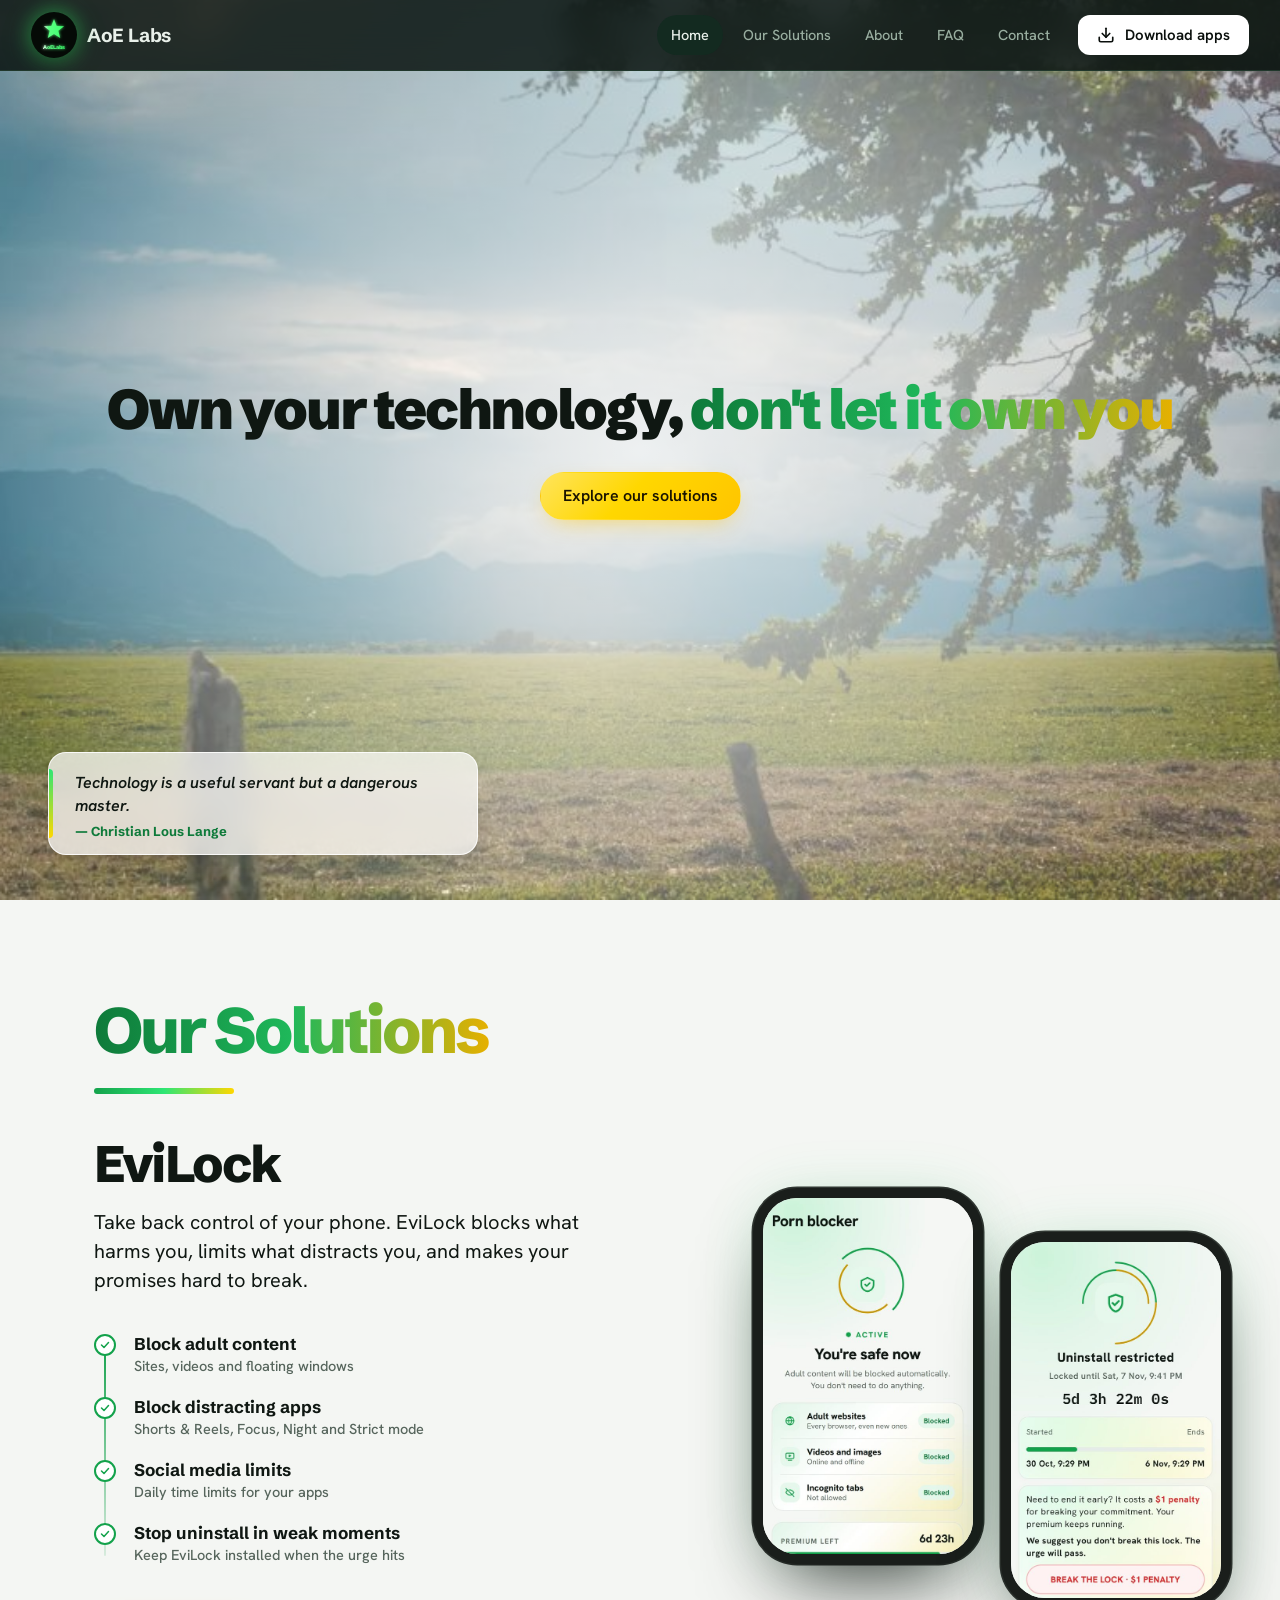
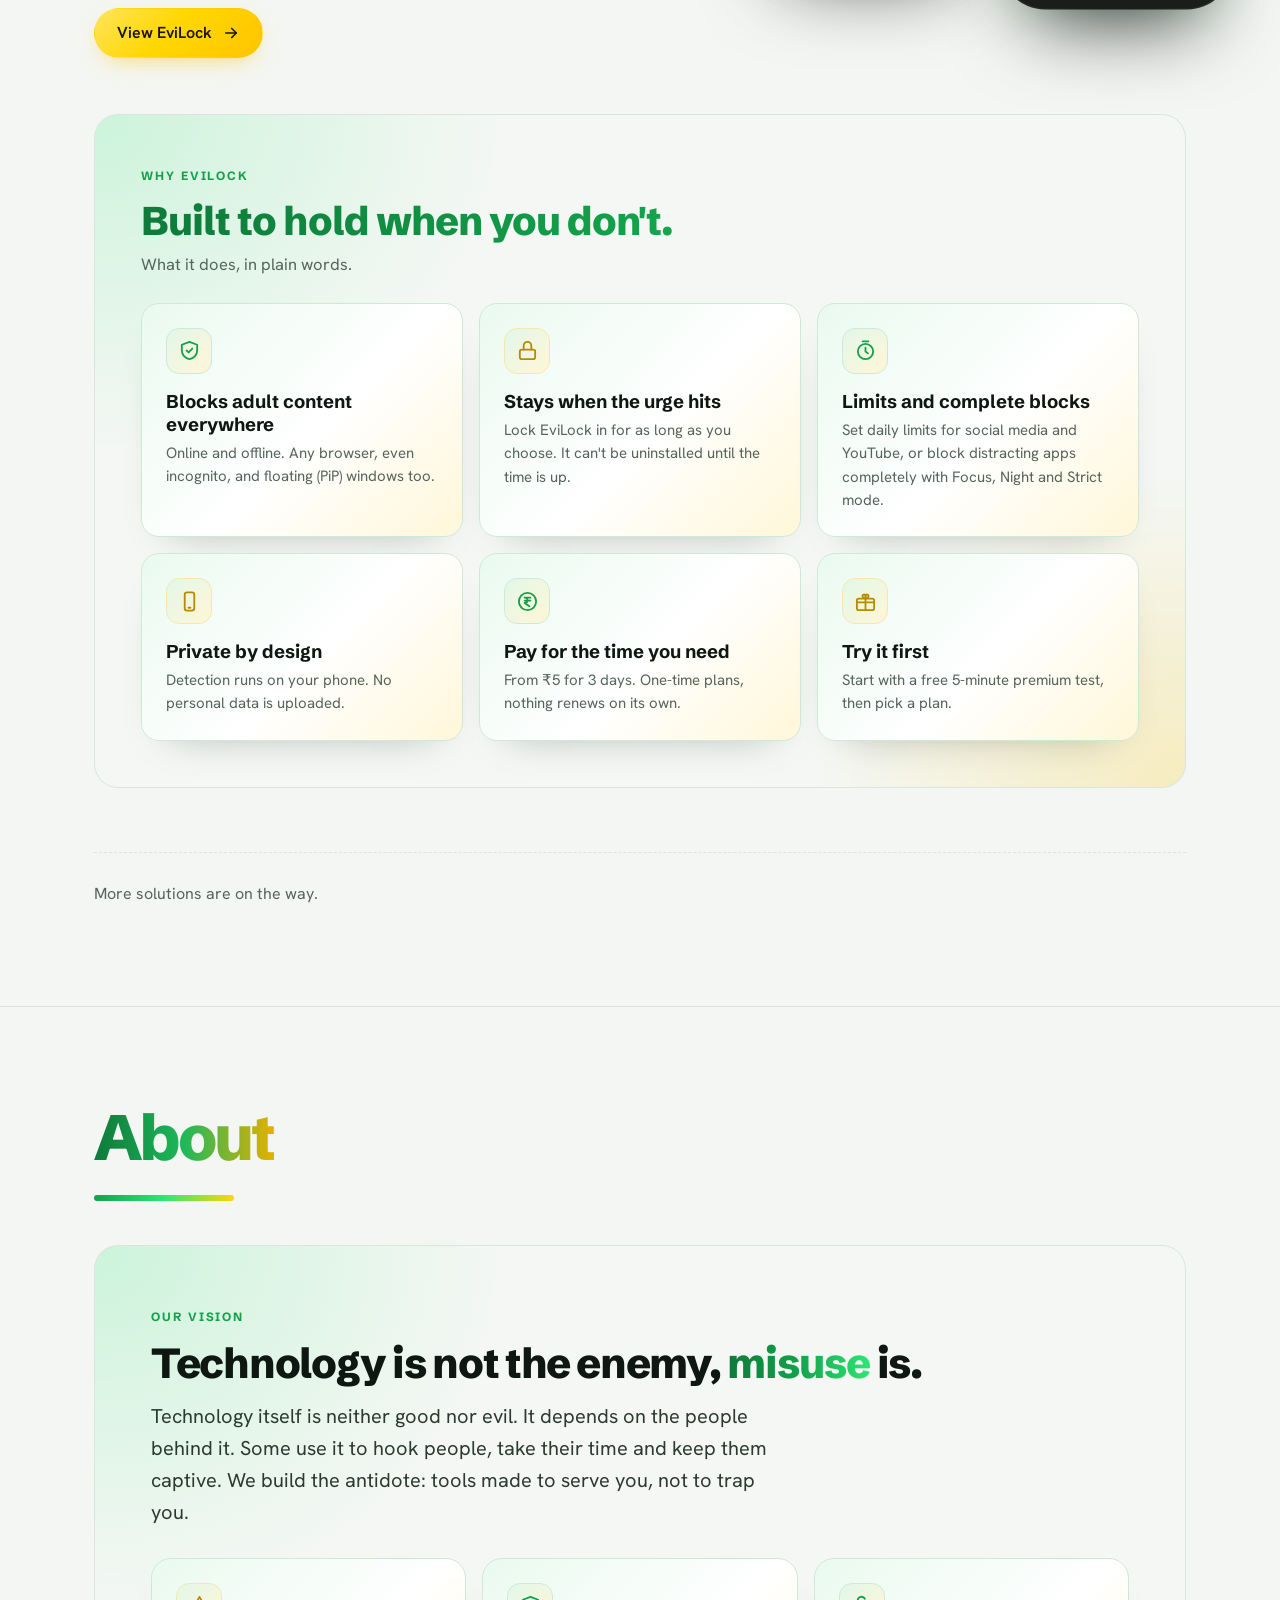
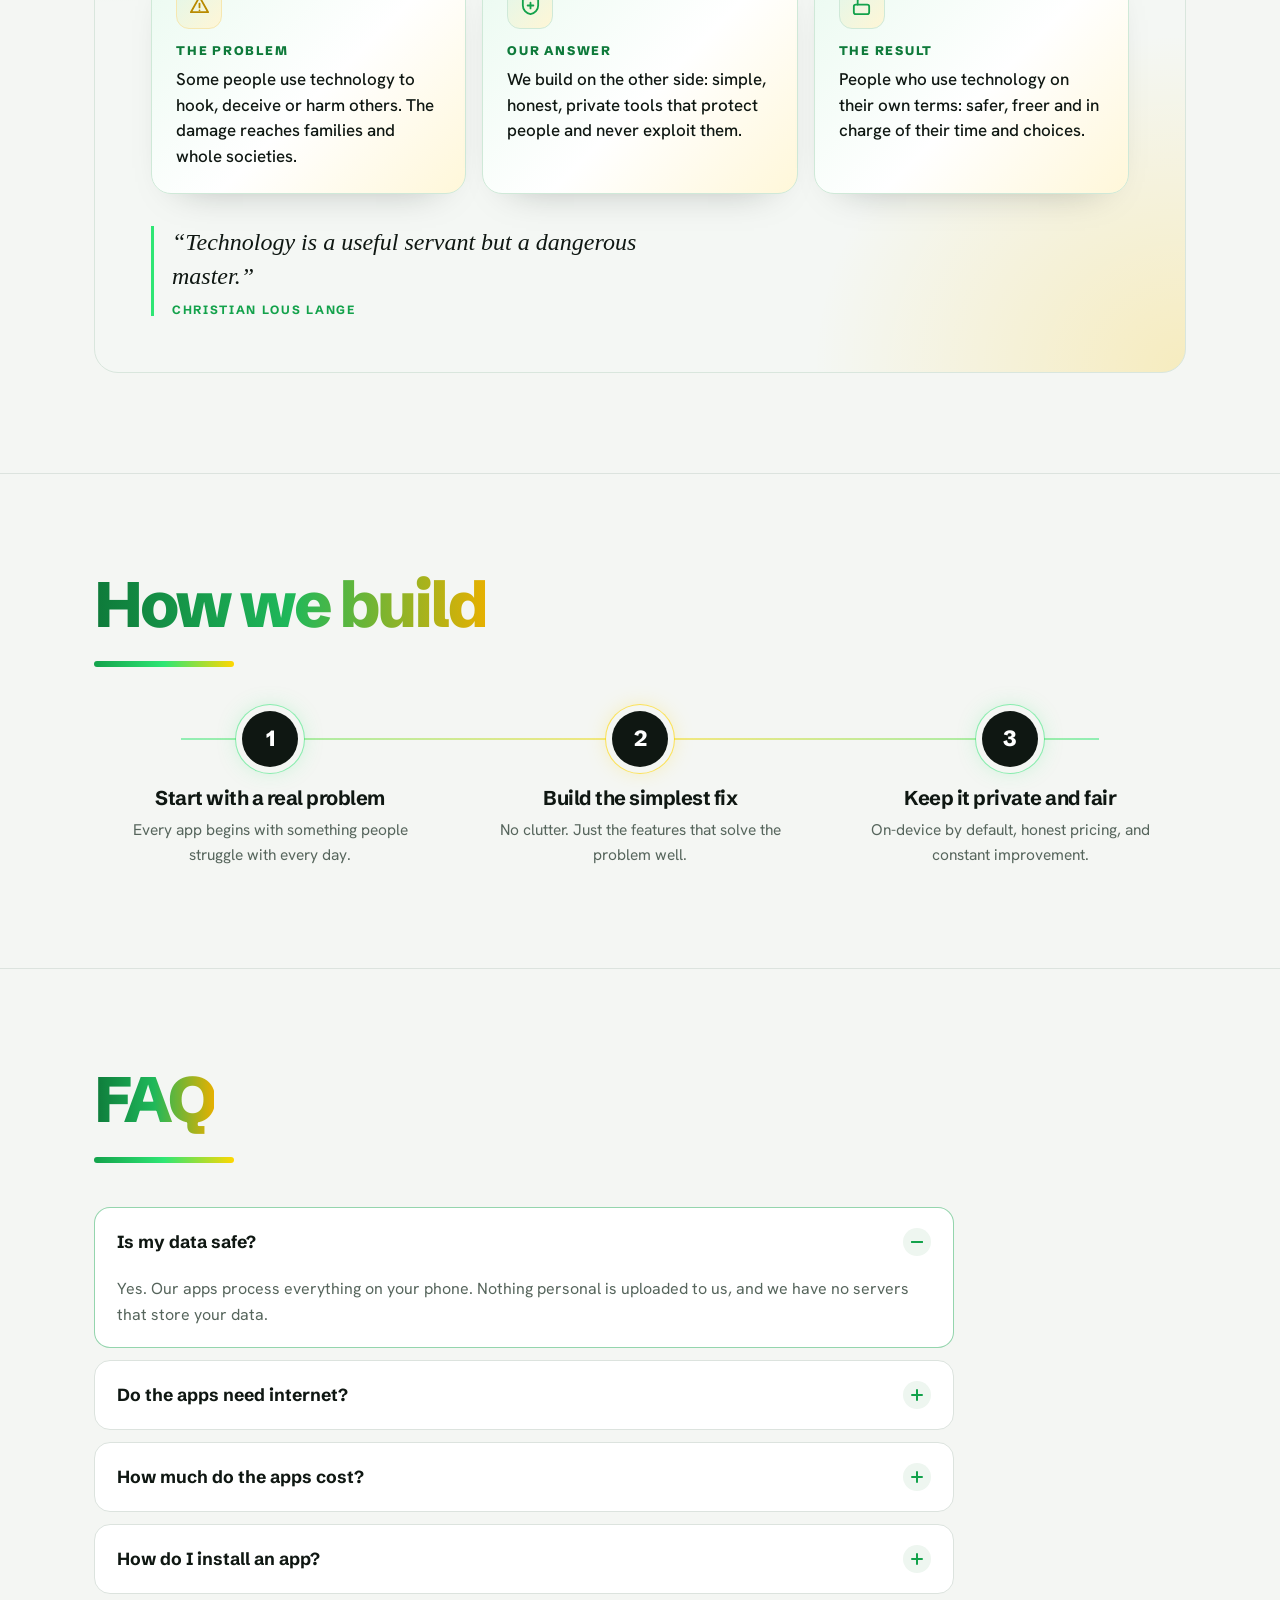
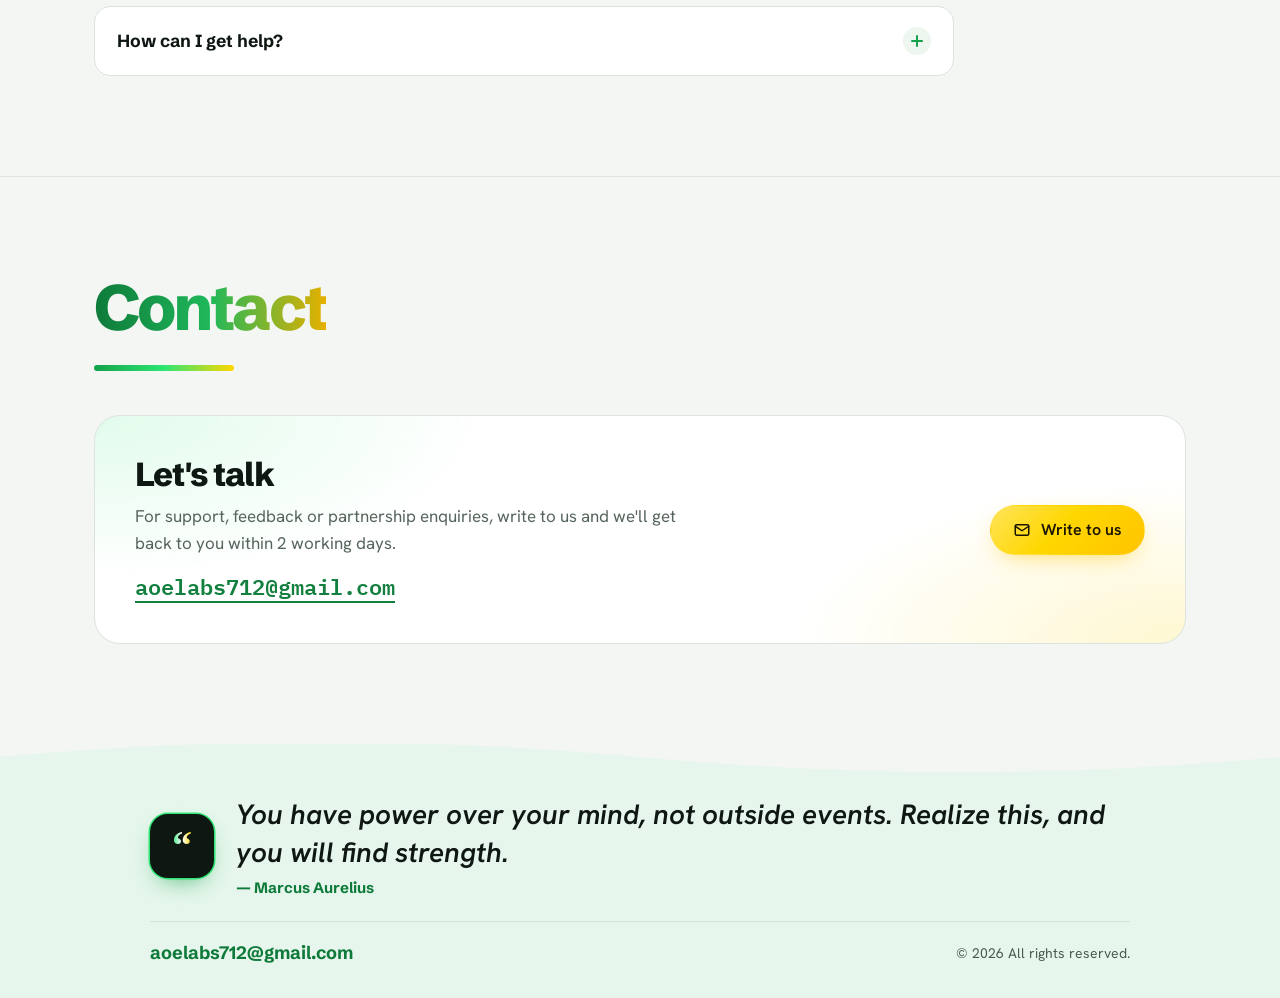
==== commit b34ff867: "About: refined vision text, icons on cards, title on one line Co-Authored-By: Claude Sonnet 5.5 <nor" ====
--- a/index.html
+++ b/index.html
@@ -105,12 +105,12 @@
       <h2 class="big-title reveal"><span class="shimmer on-light">About</span></h2>
       <div class="ab reveal">
         <span class="ab-eye">Our vision</span>
-        <h3 class="ab-h">We build the <span class="ab-shim">antidote</span> to evil technology.</h3>
-        <p class="ab-lead">Some technology is designed to hold your attention, take your time and keep you hooked. We answer it with the same technology, turned to your side: simple, honest tools that set you free.</p>
+        <h3 class="ab-h">Technology is not the enemy, <span class="ab-shim">misuse</span> is.</h3>
+        <p class="ab-lead">Technology itself is neither good nor evil. It depends on the people behind it. Some use it to hook people, take their time and keep them captive. We build the antidote: tools made to serve you, not to trap you.</p>
         <div class="ab-grid">
-          <div class="ab-card"><small>The problem</small><p>Technology built to hook people is everywhere, and it is hard to resist alone.</p></div>
-          <div class="ab-card"><small>Our answer</small><p>We build the antidote: simple tools that use technology itself as the vaccine.</p></div>
-          <div class="ab-card"><small>The result</small><p>People who are free again, in control of their time and their lives.</p></div>
+          <div class="ab-card"><div class="ab-ic" aria-hidden="true"><svg viewBox="0 0 24 24"><path d="M12 3l9 16H3z"/><path d="M12 10v4M12 17h.01"/></svg></div><small>The problem</small><p>Some people use technology to hook, deceive or harm others. The damage reaches families and whole societies.</p></div>
+          <div class="ab-card"><div class="ab-ic" aria-hidden="true"><svg viewBox="0 0 24 24"><path d="M12 3l8 3v6c0 4.5-3.4 8.3-8 9-4.6-.7-8-4.5-8-9V6z"/><path d="M12 9v6M9 12h6"/></svg></div><small>Our answer</small><p>We build on the other side: simple, honest, private tools that protect people and never exploit them.</p></div>
+          <div class="ab-card"><div class="ab-ic" aria-hidden="true"><svg viewBox="0 0 24 24"><rect x="4" y="11" width="16" height="10" rx="2"/><path d="M8 11V7a4 4 0 0 1 7.5-2"/></svg></div><small>The result</small><p>People who use technology on their own terms: safer, freer and in charge of their time and choices.</p></div>
         </div>
         <p class="ab-quote">&ldquo;Technology is a useful servant but a dangerous master.&rdquo;<span>Christian Lous Lange</span></p>
       </div>
--- a/style.css
+++ b/style.css
@@ -1111,3 +1111,12 @@
 .ab-quote { margin: 32px 0 0; padding-left: 18px; border-left: 3px solid #2EE674; max-width: 46ch; font: italic 500 clamp(19px, 2.2vw, 24px)/1.4 Georgia, "Times New Roman", serif; color: var(--ink); }
 .ab-quote span { display: block; margin-top: 10px; font: 700 12px/1 var(--f-display); letter-spacing: .14em; text-transform: uppercase; font-style: normal; color: #13A24B; }
 @media (prefers-reduced-motion: reduce) { .ab-shim { animation: none; } .ab-card::after { animation: none; opacity: 0; } }
+
+/* About refinements: title on one line, icons on the three cards */
+.ab-h { font-size: clamp(24px, 3.5vw, 42px); max-width: none; }
+@media (min-width: 900px) { .ab-h { white-space: nowrap; } }
+.ab-ic { width: 46px; height: 46px; border-radius: 13px; display: grid; place-items: center; margin-bottom: 16px; color: #13A24B; border: 1px solid #CFE9D8; background: linear-gradient(135deg, #E2F7EA, #FFF6D6); }
+.ab-card:nth-child(1) .ab-ic { color: #B98A00; border-color: #F6E7B0; }
+.ab-ic svg { width: 23px; height: 23px; stroke: currentColor; fill: none; stroke-width: 1.9; stroke-linecap: round; stroke-linejoin: round; }
+.ab-card small { font-size: 12.5px; }
+.ab-card p { font-size: 17px; font-weight: 500; }
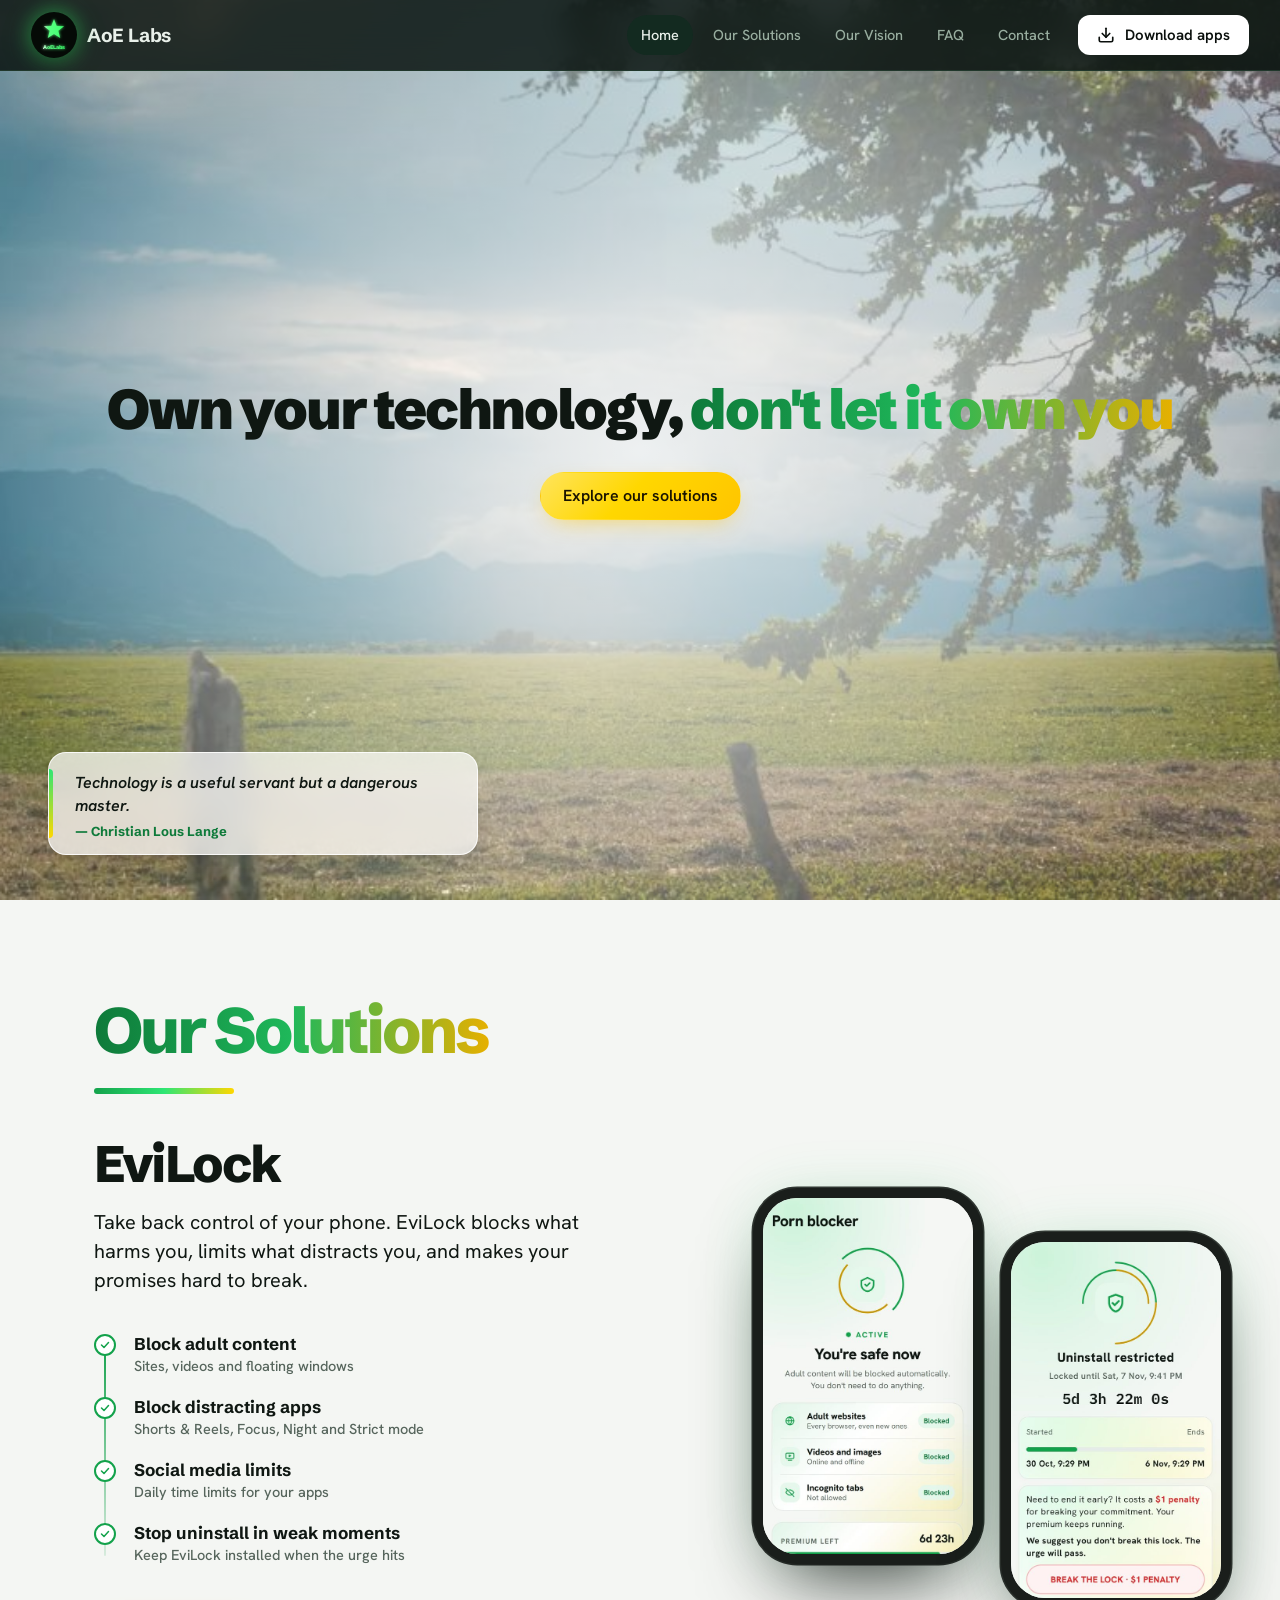
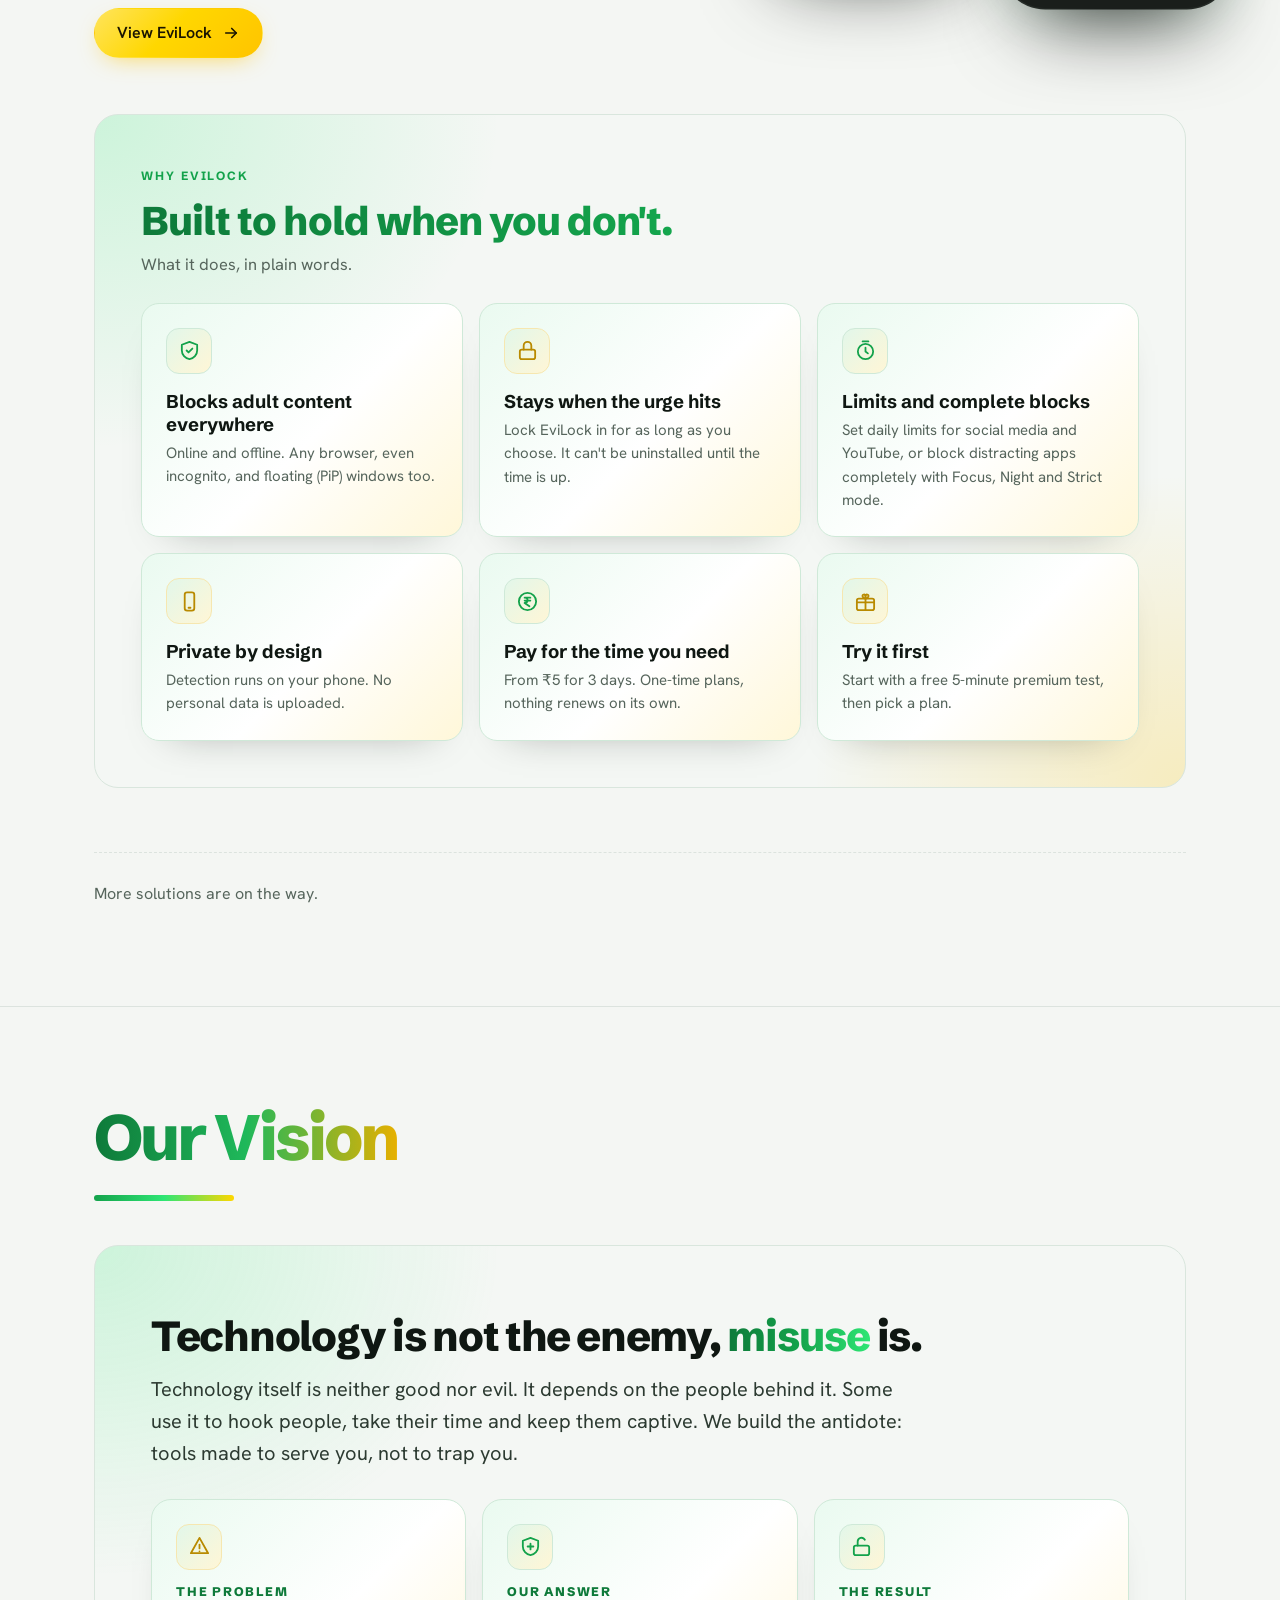
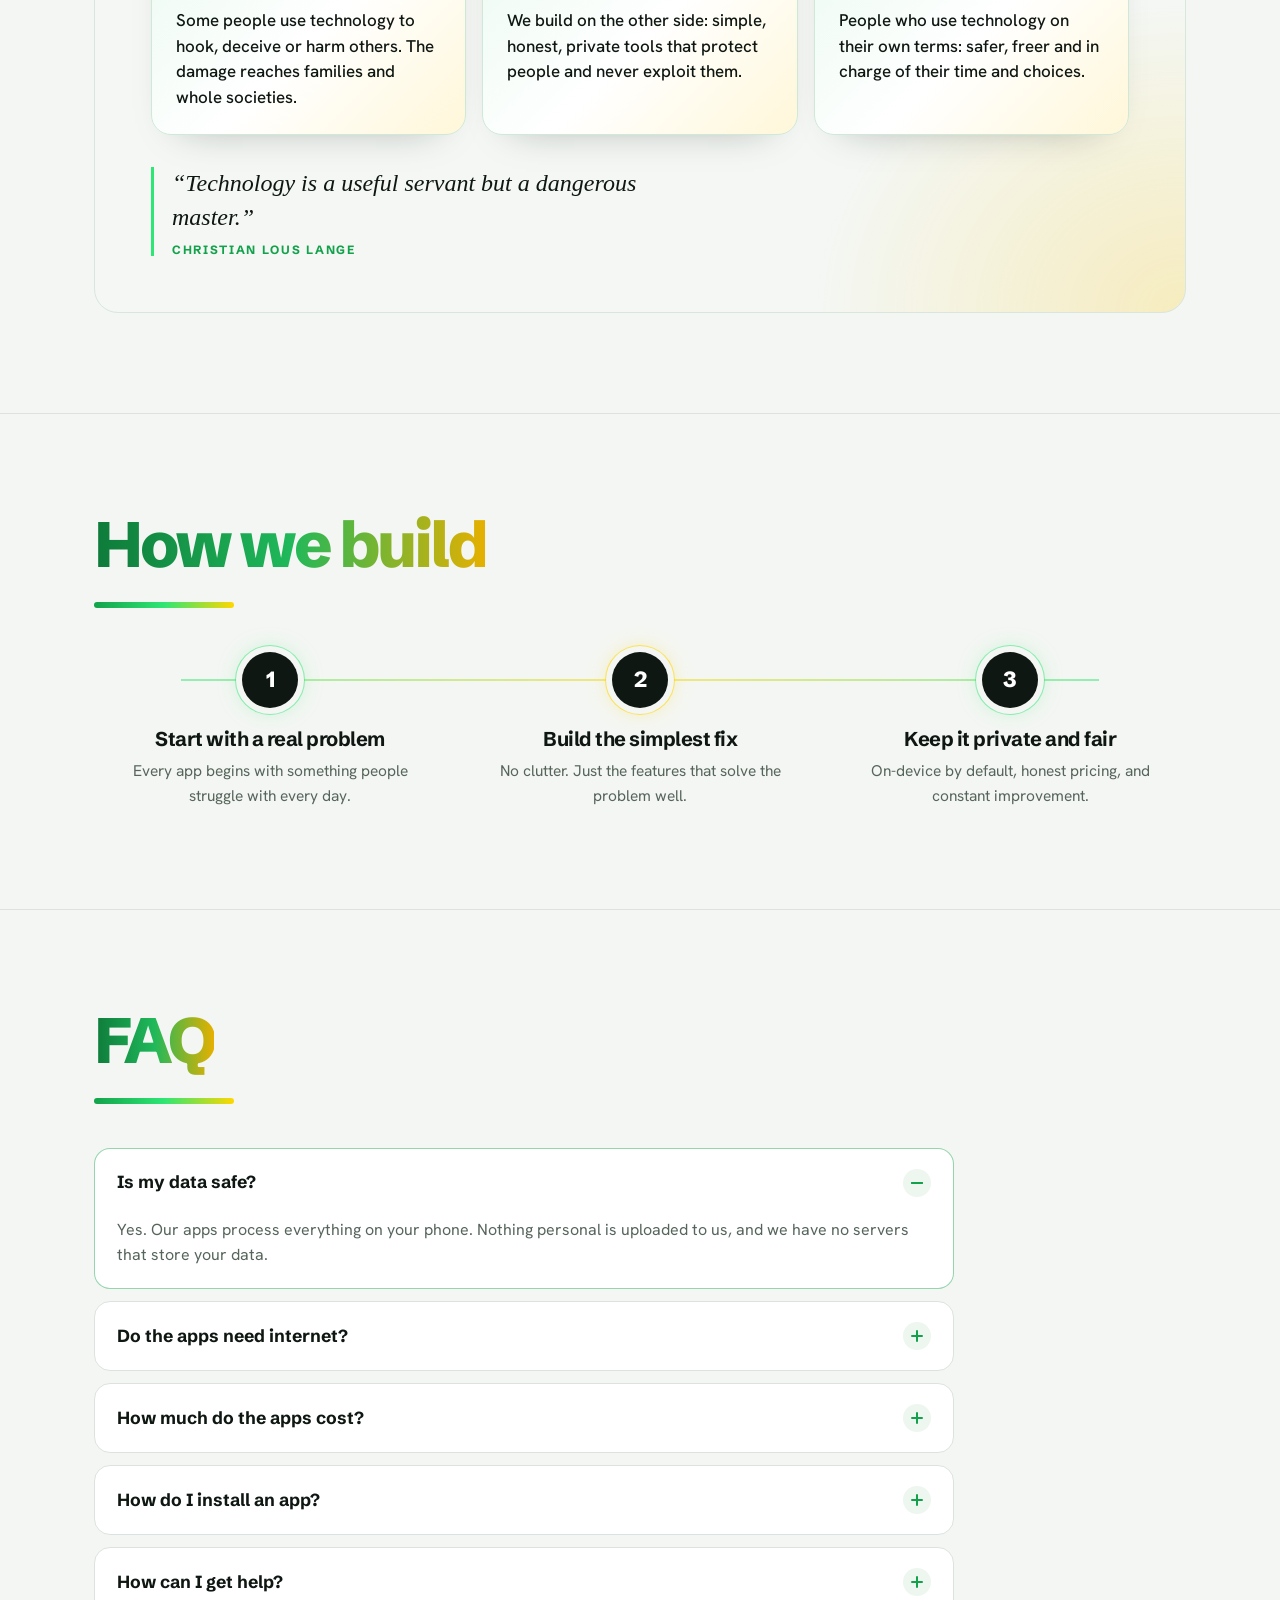
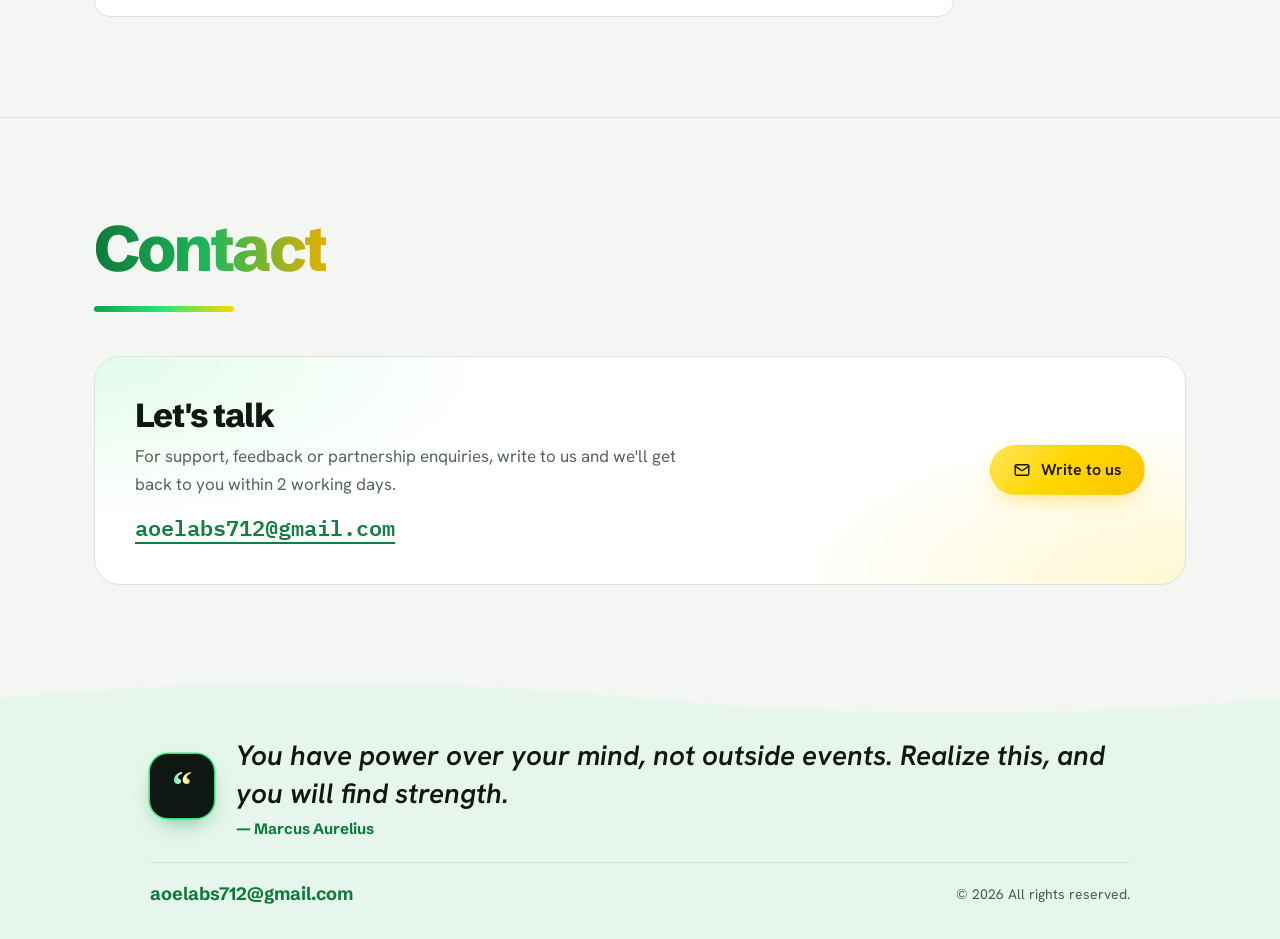
==== commit 6cf7b403: "Header and section: About renamed Our Vision; vision paragraph matches title width Co-Authored-By: C" ====
--- a/index.html
+++ b/index.html
@@ -35,7 +35,7 @@
     <nav class="nav-links" id="menu" aria-label="Main">
       <a href="index.html" aria-current="page">Home</a>
       <a href="index.html#solutions">Our Solutions</a>
-      <a href="index.html#about">About</a>
+      <a href="index.html#about">Our Vision</a>
       <a href="index.html#faq">FAQ</a>
       <a href="index.html#contact">Contact</a>
     </nav>
@@ -102,11 +102,11 @@
   <!-- ABOUT -->
   <section class="bordered" id="about">
     <div class="wrap">
-      <h2 class="big-title reveal"><span class="shimmer on-light">About</span></h2>
+      <h2 class="big-title reveal"><span class="shimmer on-light">Our Vision</span></h2>
       <div class="ab reveal">
-        <span class="ab-eye">Our vision</span>
+        <div class="ab-head">
         <h3 class="ab-h">Technology is not the enemy, <span class="ab-shim">misuse</span> is.</h3>
-        <p class="ab-lead">Technology itself is neither good nor evil. It depends on the people behind it. Some use it to hook people, take their time and keep them captive. We build the antidote: tools made to serve you, not to trap you.</p>
+        <p class="ab-lead">Technology itself is neither good nor evil. It depends on the people behind it. Some use it to hook people, take their time and keep them captive. We build the antidote: tools made to serve you, not to trap you.</p></div>
         <div class="ab-grid">
           <div class="ab-card"><div class="ab-ic" aria-hidden="true"><svg viewBox="0 0 24 24"><path d="M12 3l9 16H3z"/><path d="M12 10v4M12 17h.01"/></svg></div><small>The problem</small><p>Some people use technology to hook, deceive or harm others. The damage reaches families and whole societies.</p></div>
           <div class="ab-card"><div class="ab-ic" aria-hidden="true"><svg viewBox="0 0 24 24"><path d="M12 3l8 3v6c0 4.5-3.4 8.3-8 9-4.6-.7-8-4.5-8-9V6z"/><path d="M12 9v6M9 12h6"/></svg></div><small>Our answer</small><p>We build on the other side: simple, honest, private tools that protect people and never exploit them.</p></div>
--- a/style.css
+++ b/style.css
@@ -1120,3 +1120,10 @@
 .ab-ic svg { width: 23px; height: 23px; stroke: currentColor; fill: none; stroke-width: 1.9; stroke-linecap: round; stroke-linejoin: round; }
 .ab-card small { font-size: 12.5px; }
 .ab-card p { font-size: 17px; font-weight: 500; }
+
+/* About: paragraph spans the full card width, same column as the cards */
+.ab-lead { max-width: none; }
+
+/* About: the paragraph takes exactly the width of the title (it does not push the width itself) */
+.ab-head { display: inline-block; max-width: 100%; }
+.ab-lead { width: 0; min-width: 100%; max-width: none; }
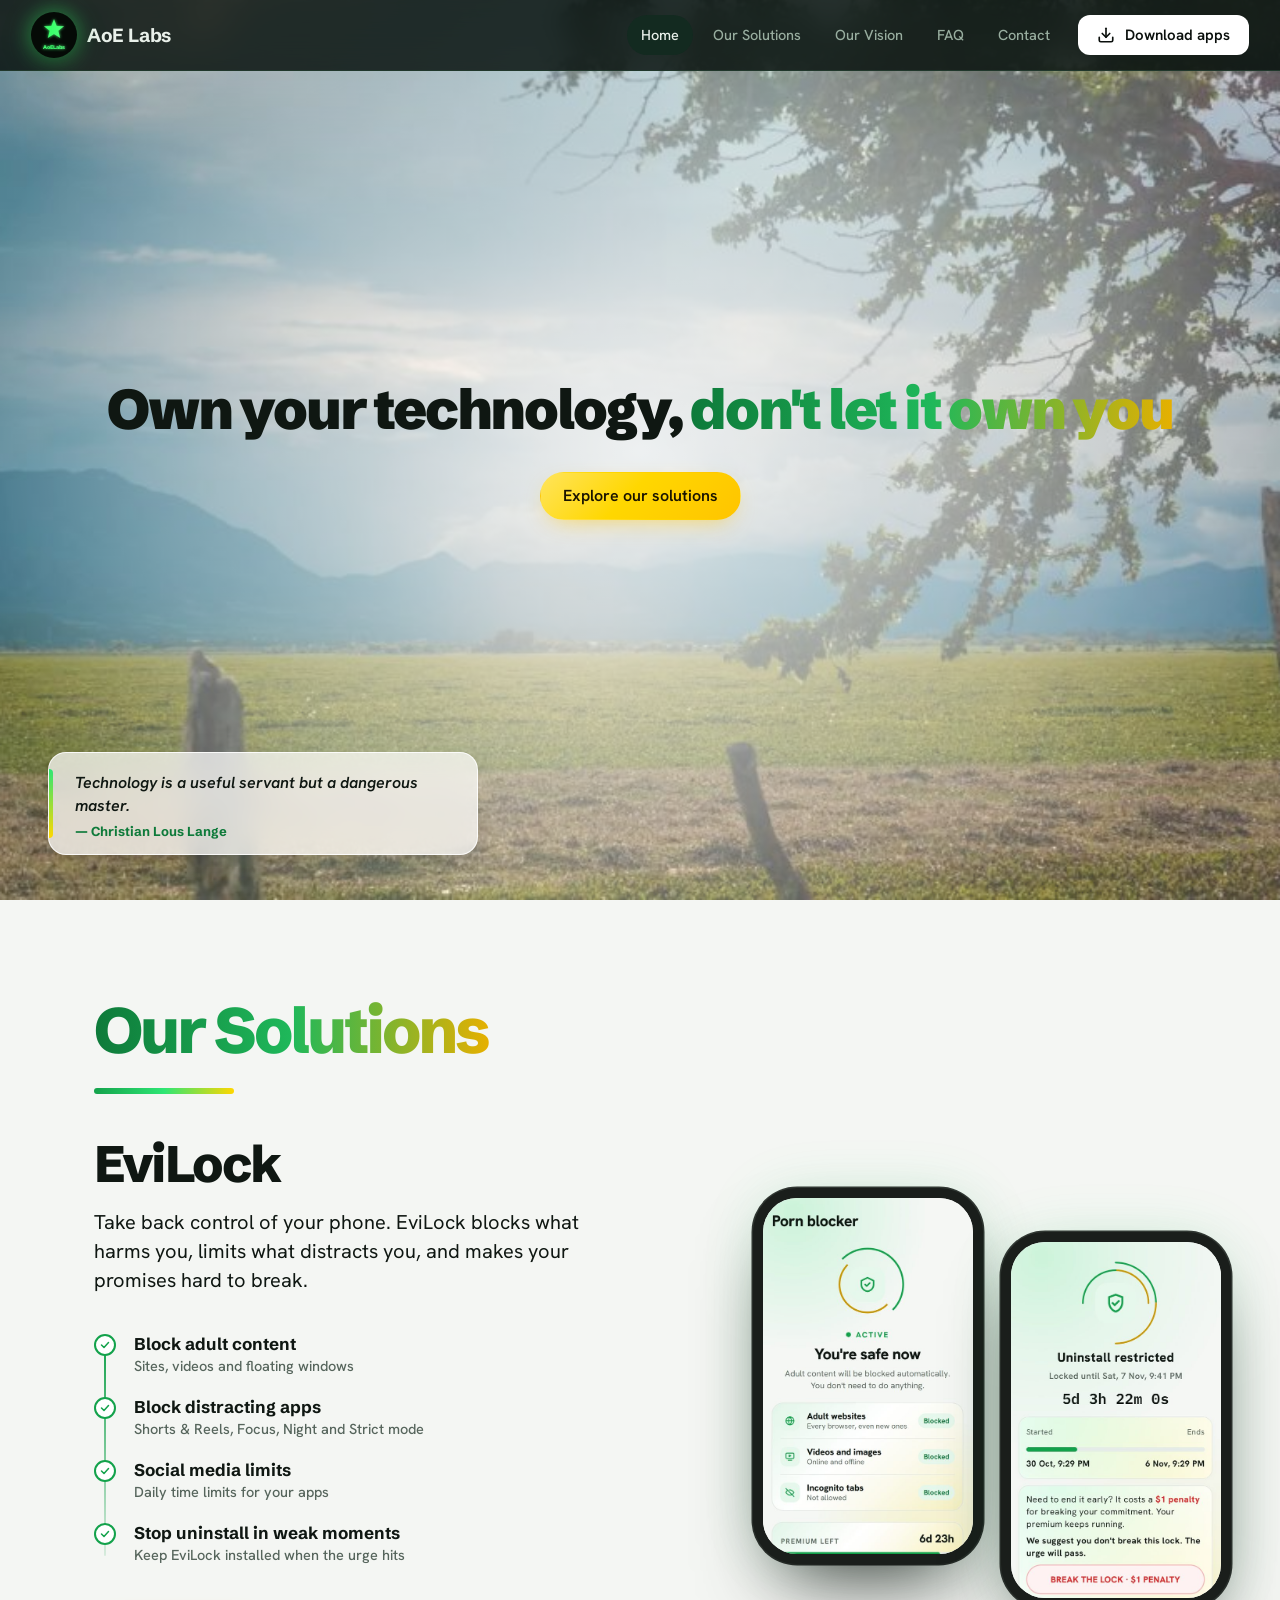
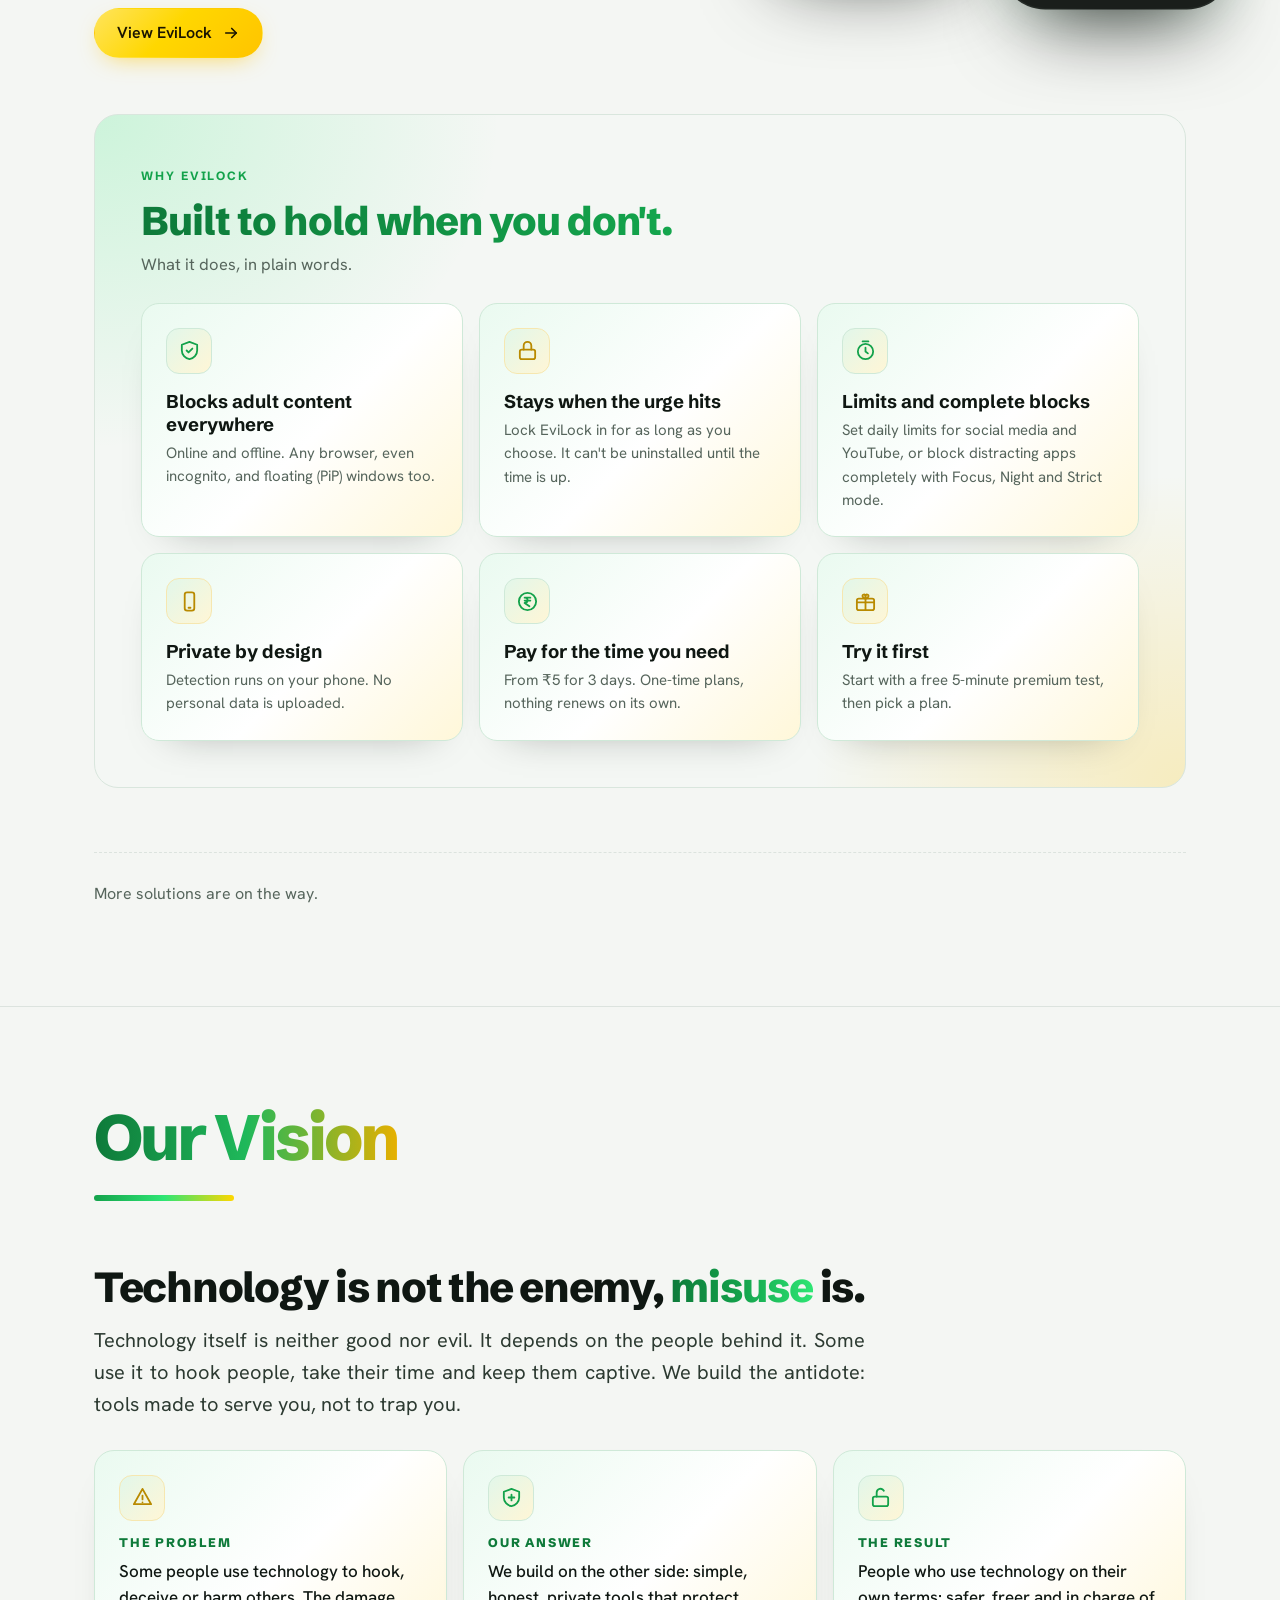
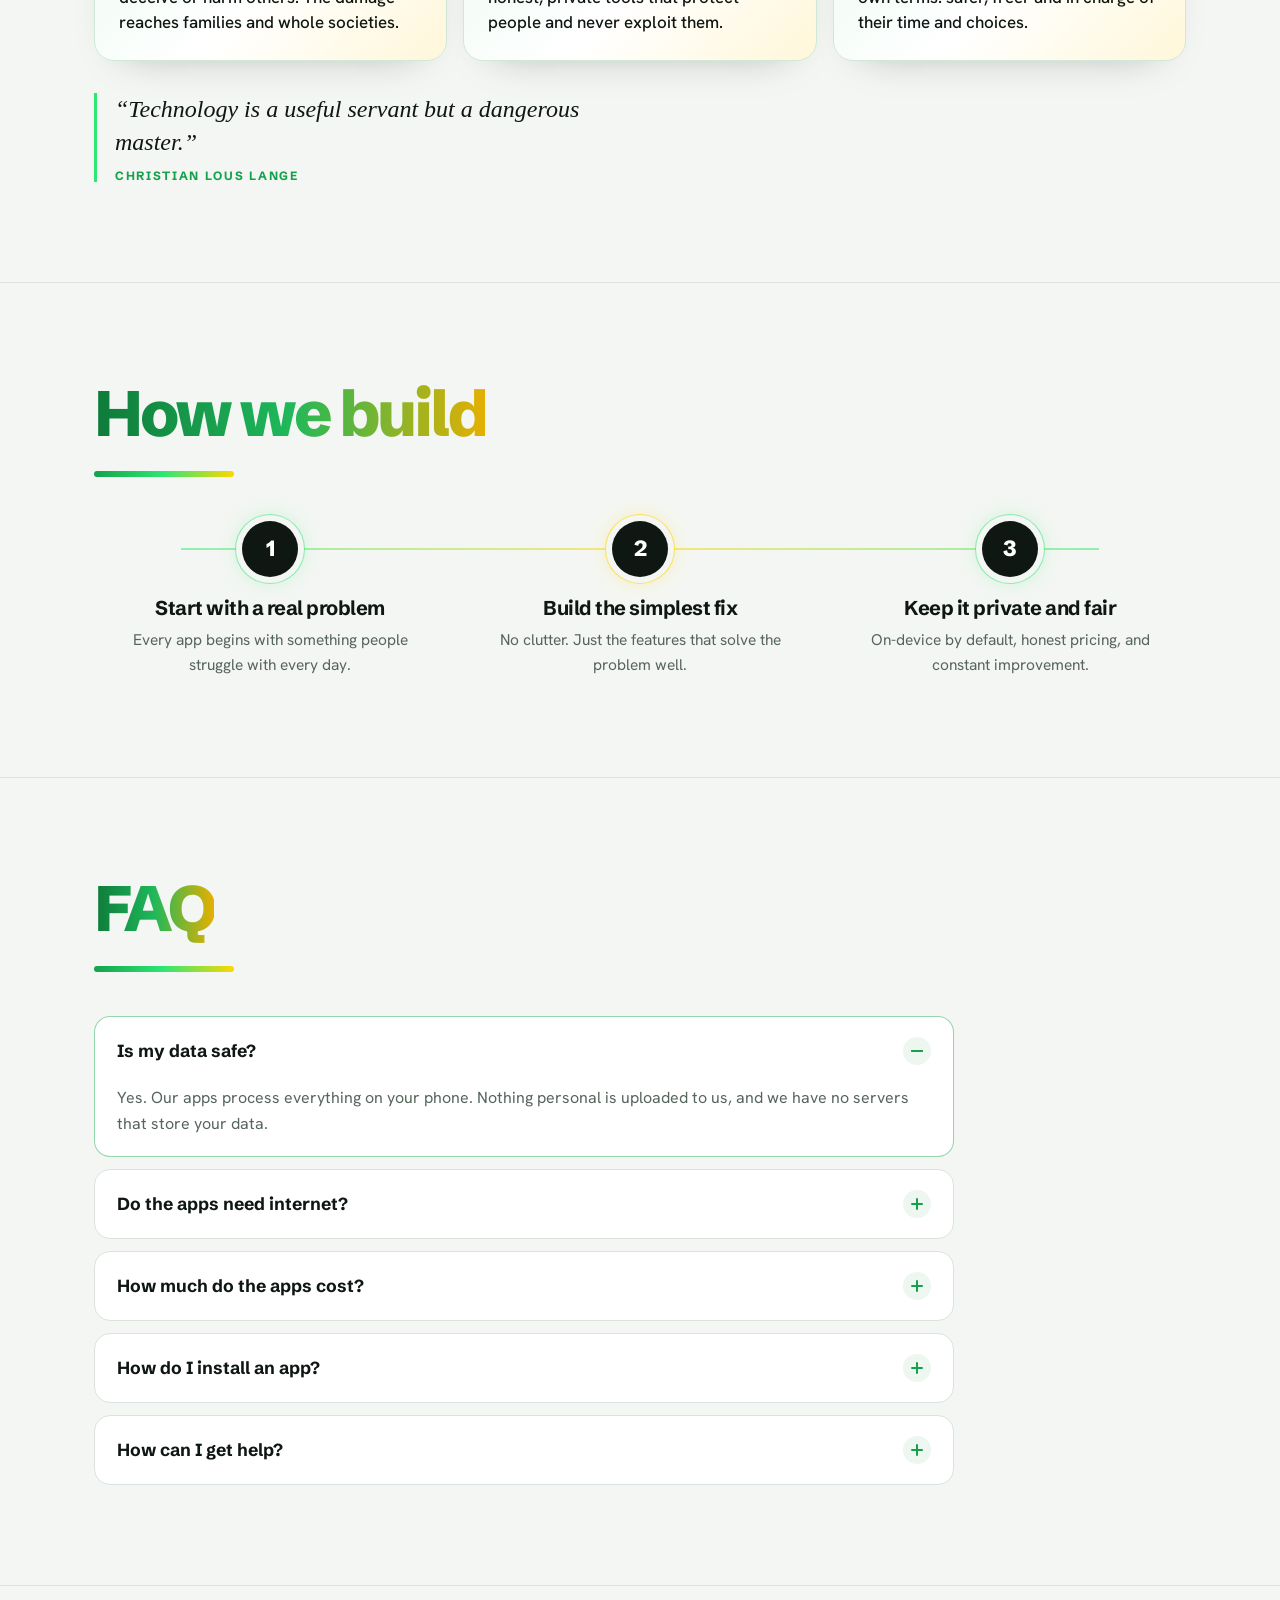
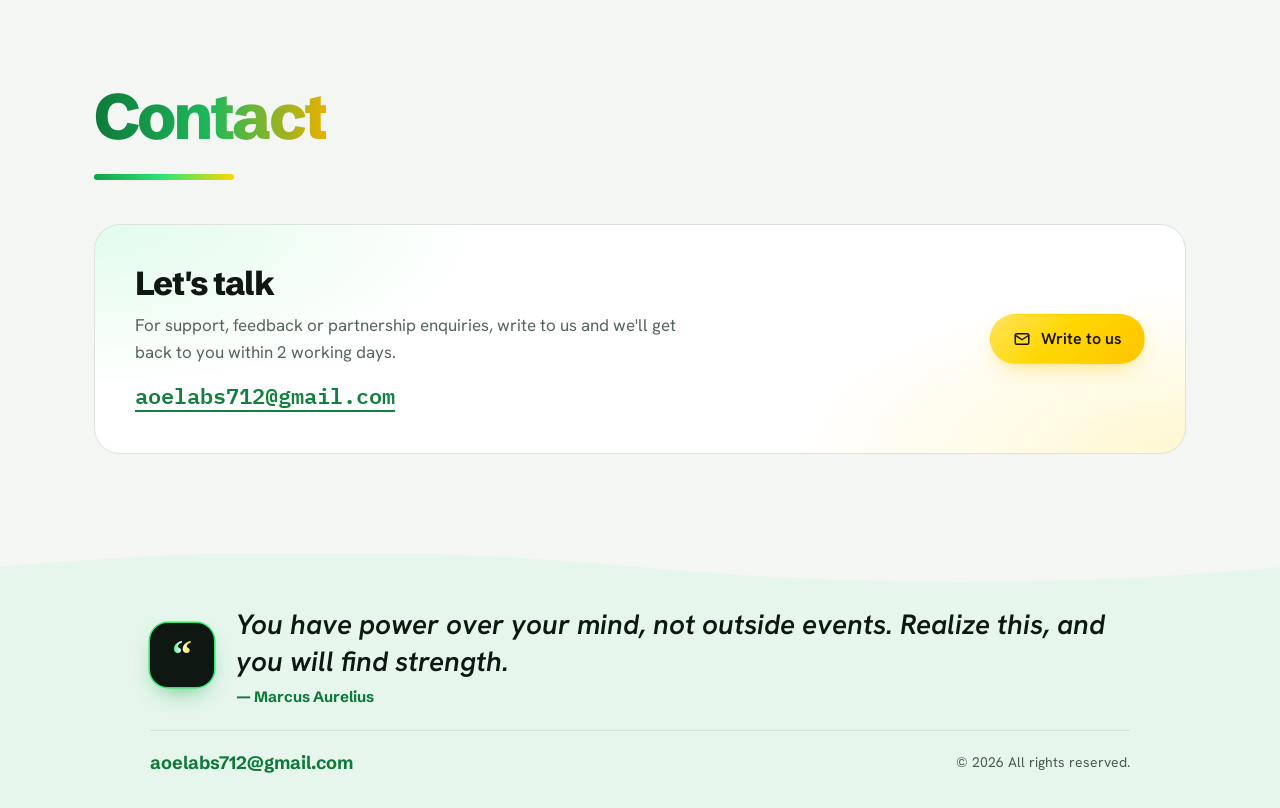
==== commit f8fbe086: "EviLock page: new setup steps and premium pricing (plans and ads), no APK or Razorpay wording Co-Aut" ====
--- a/index.html
+++ b/index.html
@@ -31,7 +31,7 @@
   <div class="wrap">
     <a class="brand" href="index.html" aria-label="AoE Labs home">
       <svg class="zmark" viewBox="0 0 100 100" role="img" aria-label="AoE Labs"><defs><linearGradient id="zg" gradientUnits="userSpaceOnUse" x1="0" y1="0" x2="100" y2="0" spreadMethod="repeat"><stop offset="0" stop-color="#39FF6A"/><stop offset=".38" stop-color="#5CFF84"/><stop offset=".5" stop-color="#F0FFF4"/><stop offset=".62" stop-color="#5CFF84"/><stop offset="1" stop-color="#39FF6A"/><animateTransform attributeName="gradientTransform" type="translate" from="-100 0" to="100 0" dur="3.2s" repeatCount="indefinite"/></linearGradient><filter id="zglow" x="-40%" y="-40%" width="180%" height="180%"><feGaussianBlur stdDeviation="3" result="b"/><feMerge><feMergeNode in="b"/><feMergeNode in="SourceGraphic"/></feMerge></filter></defs><circle cx="50" cy="50" r="50" fill="#050A06"/><g fill="url(#zg)" filter="url(#zglow)"><path class="zstar" d="M50.00 15.00 L55.68 30.18 L71.87 30.89 L59.19 40.99 L63.52 56.61 L50.00 47.66 L36.48 56.61 L40.81 40.99 L28.13 30.89 L44.32 30.18 Z"/><text x="50" y="80" text-anchor="middle" font-family="Schibsted Grotesk, Arial Black, sans-serif" font-weight="800" font-size="11.5" letter-spacing="-.1">AoE Labs</text></g></svg><span class="brand-name">AoE Labs</span></a>
-    <div class="nav-mid tick" aria-hidden="true"><div class="tr"><span>Own your technology ✦ Works even offline ✦ Privacy first ✦ No subscriptions ✦ </span><span>Own your technology ✦ Works even offline ✦ Privacy first ✦ No subscriptions ✦ </span></div></div>
+    <div class="nav-mid tick" aria-hidden="true"><div class="tr"><span>Own your technology ✦ Runs on your phone ✦ Privacy first ✦ No subscriptions ✦ </span><span>Own your technology ✦ Runs on your phone ✦ Privacy first ✦ No subscriptions ✦ </span></div></div>
     <nav class="nav-links" id="menu" aria-label="Main">
       <a href="index.html" aria-current="page">Home</a>
       <a href="index.html#solutions">Our Solutions</a>
--- a/style.css
+++ b/style.css
@@ -1127,3 +1127,32 @@
 /* About: the paragraph takes exactly the width of the title (it does not push the width itself) */
 .ab-head { display: inline-block; max-width: 100%; }
 .ab-lead { width: 0; min-width: 100%; max-width: none; }
+
+/* About: paragraph fills the title's width edge to edge */
+@media (min-width: 900px) { .ab-lead { text-align: justify; text-align-last: left; text-justify: inter-word; hyphens: none; } }
+
+/* Our Vision: no outer box, so the title, paragraph, cards and quote all start at the same left edge as the "Our Vision" heading */
+.ab { padding: 8px 0 0; border: 0; border-radius: 0; background: none; overflow: visible; }
+
+/* EviLock page: real dark-mode screenshot (Uninstall restricted) inside the phone frame */
+.evi-stage .phone { aspect-ratio: 250 / 429; }
+.evi-stage .phone::before { display: none; }
+.evi-stage .phone .shot { display: block; width: 100%; height: 100%; object-fit: cover; object-position: top; border-radius: 34px; background: #000; }
+
+/* EviLock page: "Hard to cheat. By design." (design A) */
+.kp-title { margin: 12px 0 10px; font: 800 clamp(28px, 4vw, 46px)/1.08 var(--f-display); letter-spacing: -.03em; text-wrap: balance; color: var(--ink); }
+
+/* EviLock page: premium plans (replaces the old Iron Lock ladder) */
+.pl-grid { display: grid; grid-template-columns: repeat(auto-fit, minmax(min(100%, 190px), 1fr)); gap: 16px; }
+.pl-card { position: relative; padding: 24px; border-radius: 20px; border: 1px solid var(--line); background: var(--surface); }
+.pl-card .pl-d { font: 700 12px/1 var(--f-display); letter-spacing: .12em; text-transform: uppercase; color: var(--muted); }
+.pl-card .pl-p { display: block; margin: 12px 0 6px; font: 900 42px/1 var(--f-display); letter-spacing: -.03em; color: var(--ink); }
+.pl-card p { margin: 0; color: var(--muted); font-size: 15px; }
+.pl-card.min { border-color: #F0C400; background: linear-gradient(180deg, #FFF8D6, var(--surface)); }
+.pl-card.min::before { content: "MINIMUM"; position: absolute; top: -11px; right: 16px; padding: 4px 10px; border-radius: 99px; background: #FFD400; color: #1A1400; font: 800 11px/1 var(--f-display); letter-spacing: .08em; }
+.pl-note { margin: 16px 0 0; color: var(--muted); font-size: 14.5px; }
+.pl-free { display: grid; grid-template-columns: 1.1fr .9fr; gap: 40px; align-items: start; margin-top: 44px; }
+.pl-free h3 { font: 800 26px/1.15 var(--f-display); margin: 0 0 10px; color: var(--ink); }
+.pl-free p { margin: 0; color: var(--muted); max-width: 42em; }
+.pl-free .fee-table { margin: 0; }
+@media (max-width: 900px) { .pl-free { grid-template-columns: 1fr; gap: 24px; } }
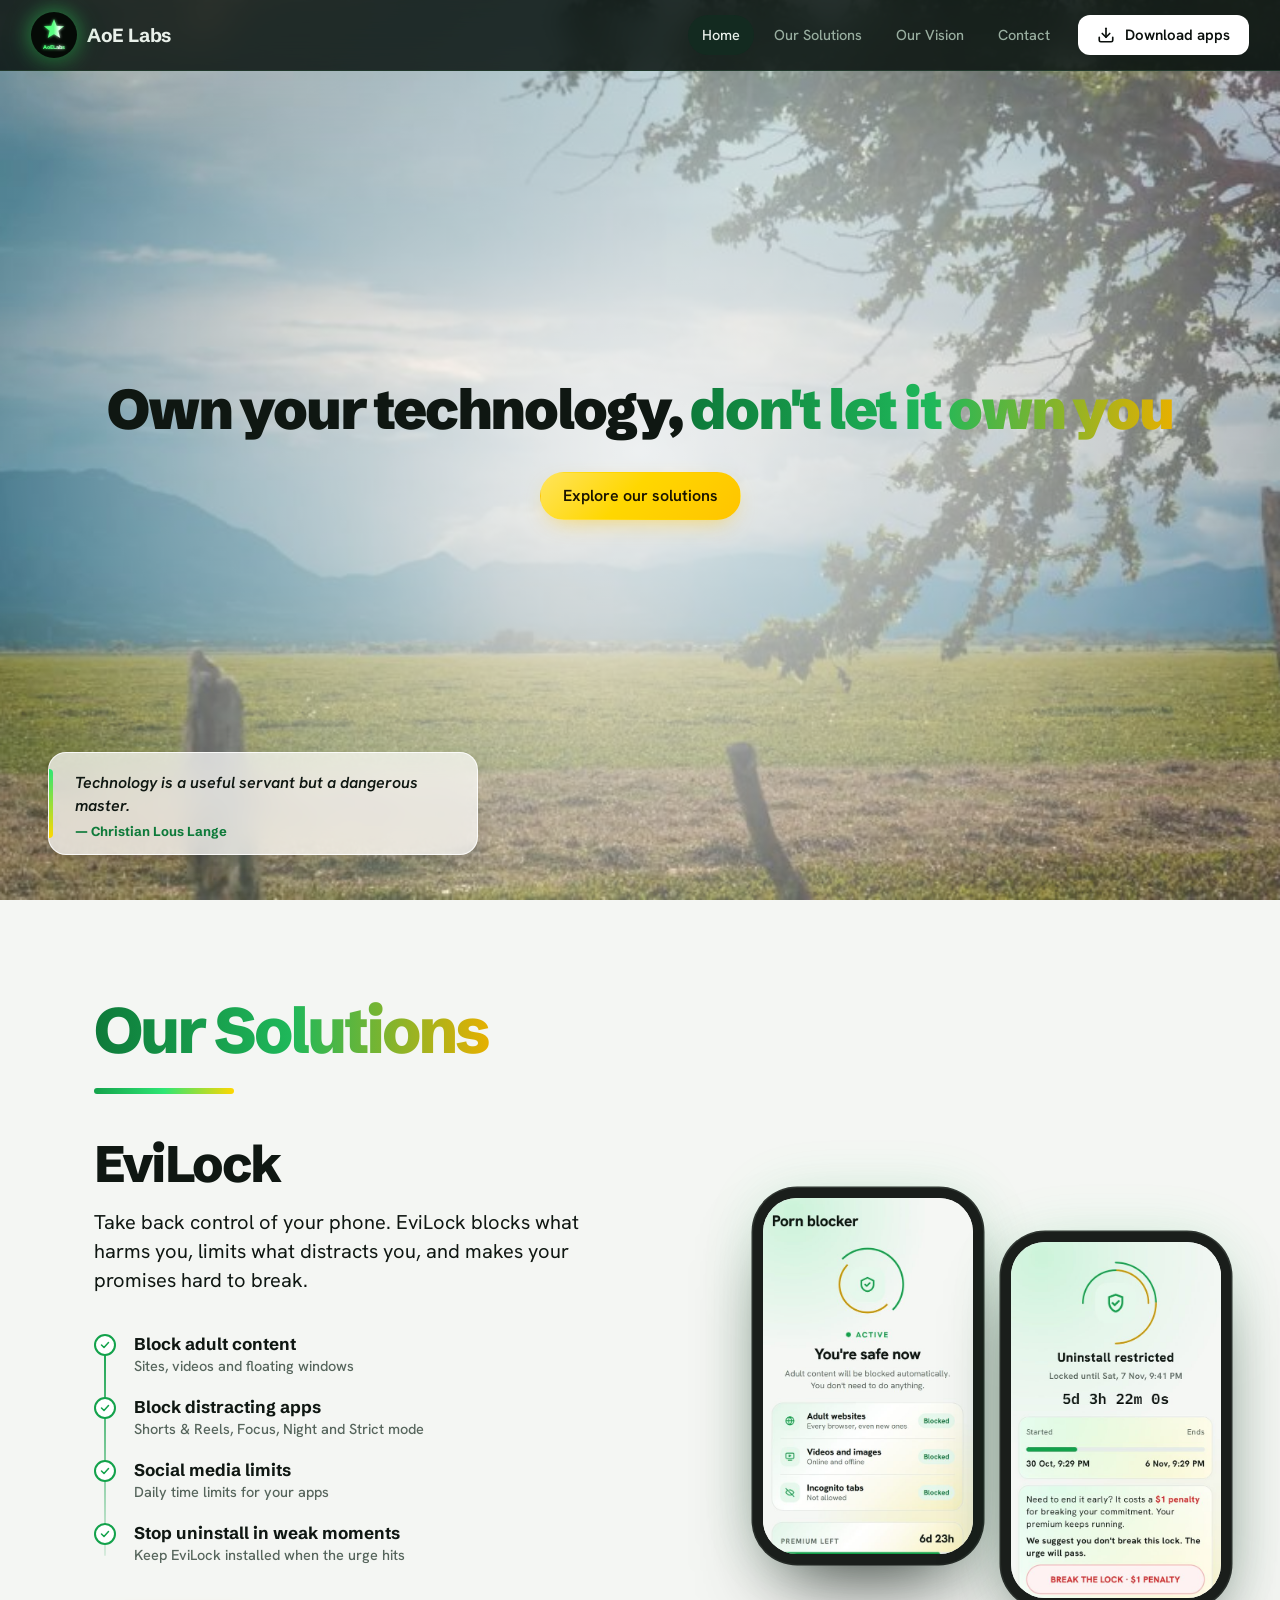
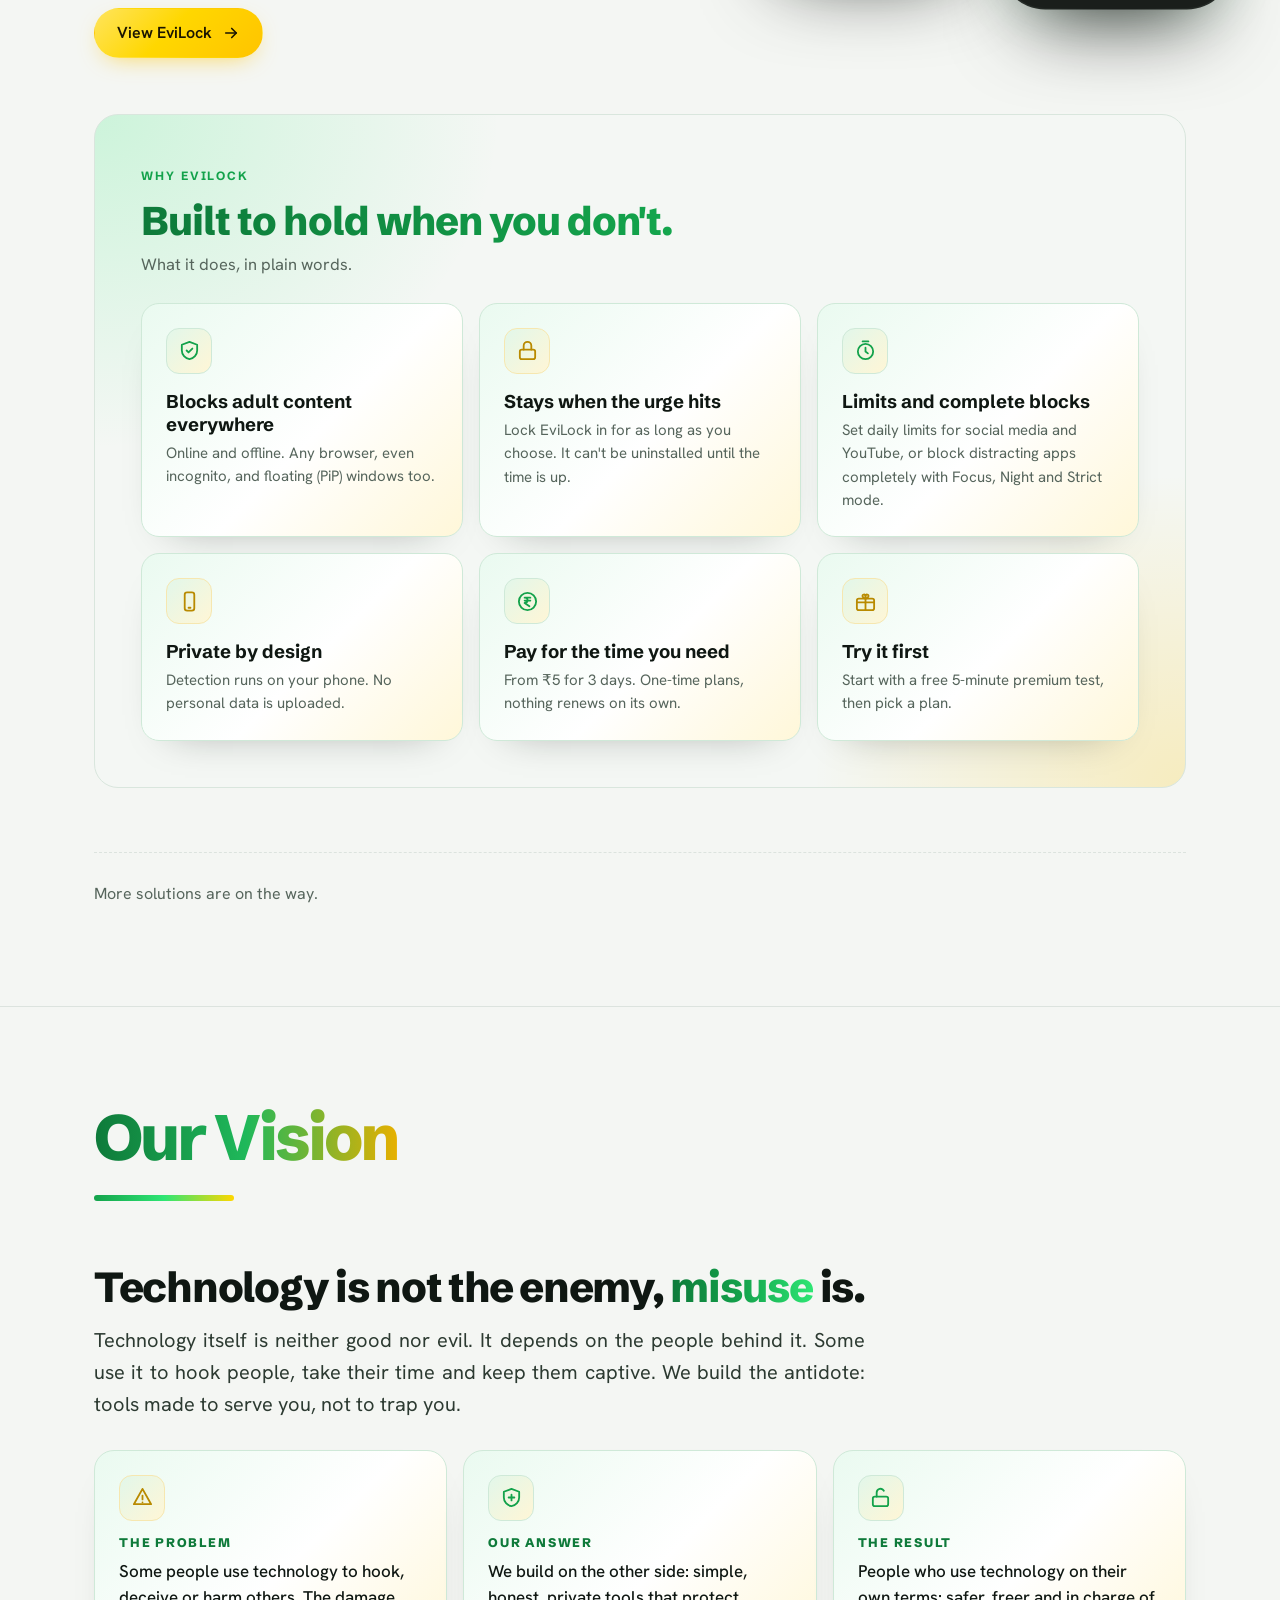
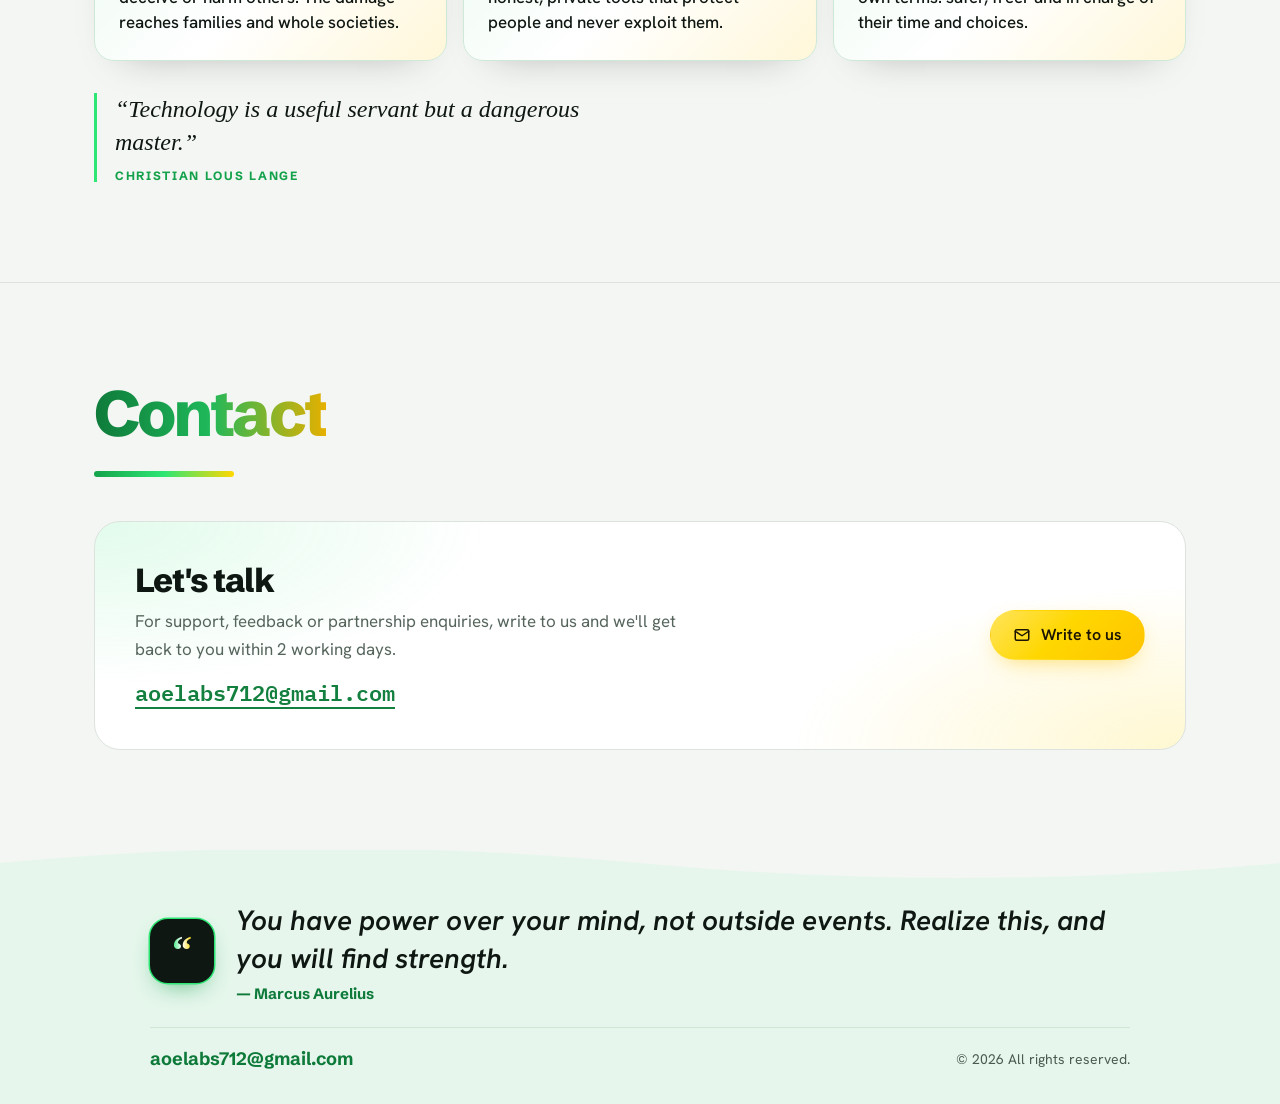
==== commit 70aac0c1: "Home: remove How we build and FAQ sections and the FAQ nav link Co-Authored-By: Claude Sonnet 5.5 <n" ====
--- a/index.html
+++ b/index.html
@@ -36,7 +36,6 @@
       <a href="index.html" aria-current="page">Home</a>
       <a href="index.html#solutions">Our Solutions</a>
       <a href="index.html#about">Our Vision</a>
-      <a href="index.html#faq">FAQ</a>
       <a href="index.html#contact">Contact</a>
     </nav>
     <a class="btn btn-glint" href="products.html"><svg viewBox="0 0 24 24" fill="none" stroke="currentColor" stroke-width="2.2" stroke-linecap="round" stroke-linejoin="round" aria-hidden="true"><path d="M21 15v4a2 2 0 0 1-2 2H5a2 2 0 0 1-2-2v-4"/><path d="M7 10l5 5 5-5"/><path d="M12 15V3"/></svg><span class="lbl-long">Download apps</span><span class="lbl-short">Download</span></a>
@@ -117,32 +116,6 @@
     </div>
   </section>
 
-  <!-- HOW WE BUILD -->
-  <section class="bordered" id="how">
-    <div class="wrap">
-      <h2 class="big-title reveal"><span class="shimmer on-light">How we build</span></h2>
-      <ol class="how-steps">
-        <li class="reveal"><span class="how-n">1</span><h3>Start with a real problem</h3><p>Every app begins with something people struggle with every day.</p></li>
-        <li class="reveal"><span class="how-n">2</span><h3>Build the simplest fix</h3><p>No clutter. Just the features that solve the problem well.</p></li>
-        <li class="reveal"><span class="how-n">3</span><h3>Keep it private and fair</h3><p>On-device by default, honest pricing, and constant improvement.</p></li>
-      </ol>
-    </div>
-  </section>
-
-  <!-- FAQ -->
-  <section class="bordered" id="faq">
-    <div class="wrap">
-      <h2 class="big-title reveal"><span class="shimmer on-light">FAQ</span></h2>
-      <div class="faq">
-        <details class="faq-item reveal" open><summary>Is my data safe?<span class="faq-x" aria-hidden="true"></span></summary><p>Yes. Our apps process everything on your phone. Nothing personal is uploaded to us, and we have no servers that store your data.</p></details>
-        <details class="faq-item reveal"><summary>Do the apps need internet?<span class="faq-x" aria-hidden="true"></span></summary><p>No. The main features work fully offline. Internet is only used for things like payments.</p></details>
-        <details class="faq-item reveal"><summary>How much do the apps cost?<span class="faq-x" aria-hidden="true"></span></summary><p>They are free to download. There are no subscriptions. Some optional features have a small one-time charge, always shown before you pay.</p></details>
-        <details class="faq-item reveal"><summary>How do I install an app?<span class="faq-x" aria-hidden="true"></span></summary><p>Open Our Apps, tap download, and install the file on your Android phone. Setup takes a few minutes.</p></details>
-        <details class="faq-item reveal"><summary>How can I get help?<span class="faq-x" aria-hidden="true"></span></summary><p>Email us at aoelabs712@gmail.com. We reply within 2 working days.</p></details>
-      </div>
-    </div>
-  </section>
-
   <!-- CONTACT -->
   <section class="bordered" id="contact">
     <div class="wrap">
--- a/style.css
+++ b/style.css
@@ -1156,3 +1156,7 @@
 .pl-free p { margin: 0; color: var(--muted); max-width: 42em; }
 .pl-free .fee-table { margin: 0; }
 @media (max-width: 900px) { .pl-free { grid-template-columns: 1fr; gap: 24px; } }
+.pl-free { grid-template-columns: 1fr; margin-top: 36px; }
+
+/* Setup steps: no number circles */
+.install li::before { content: none; display: none; }
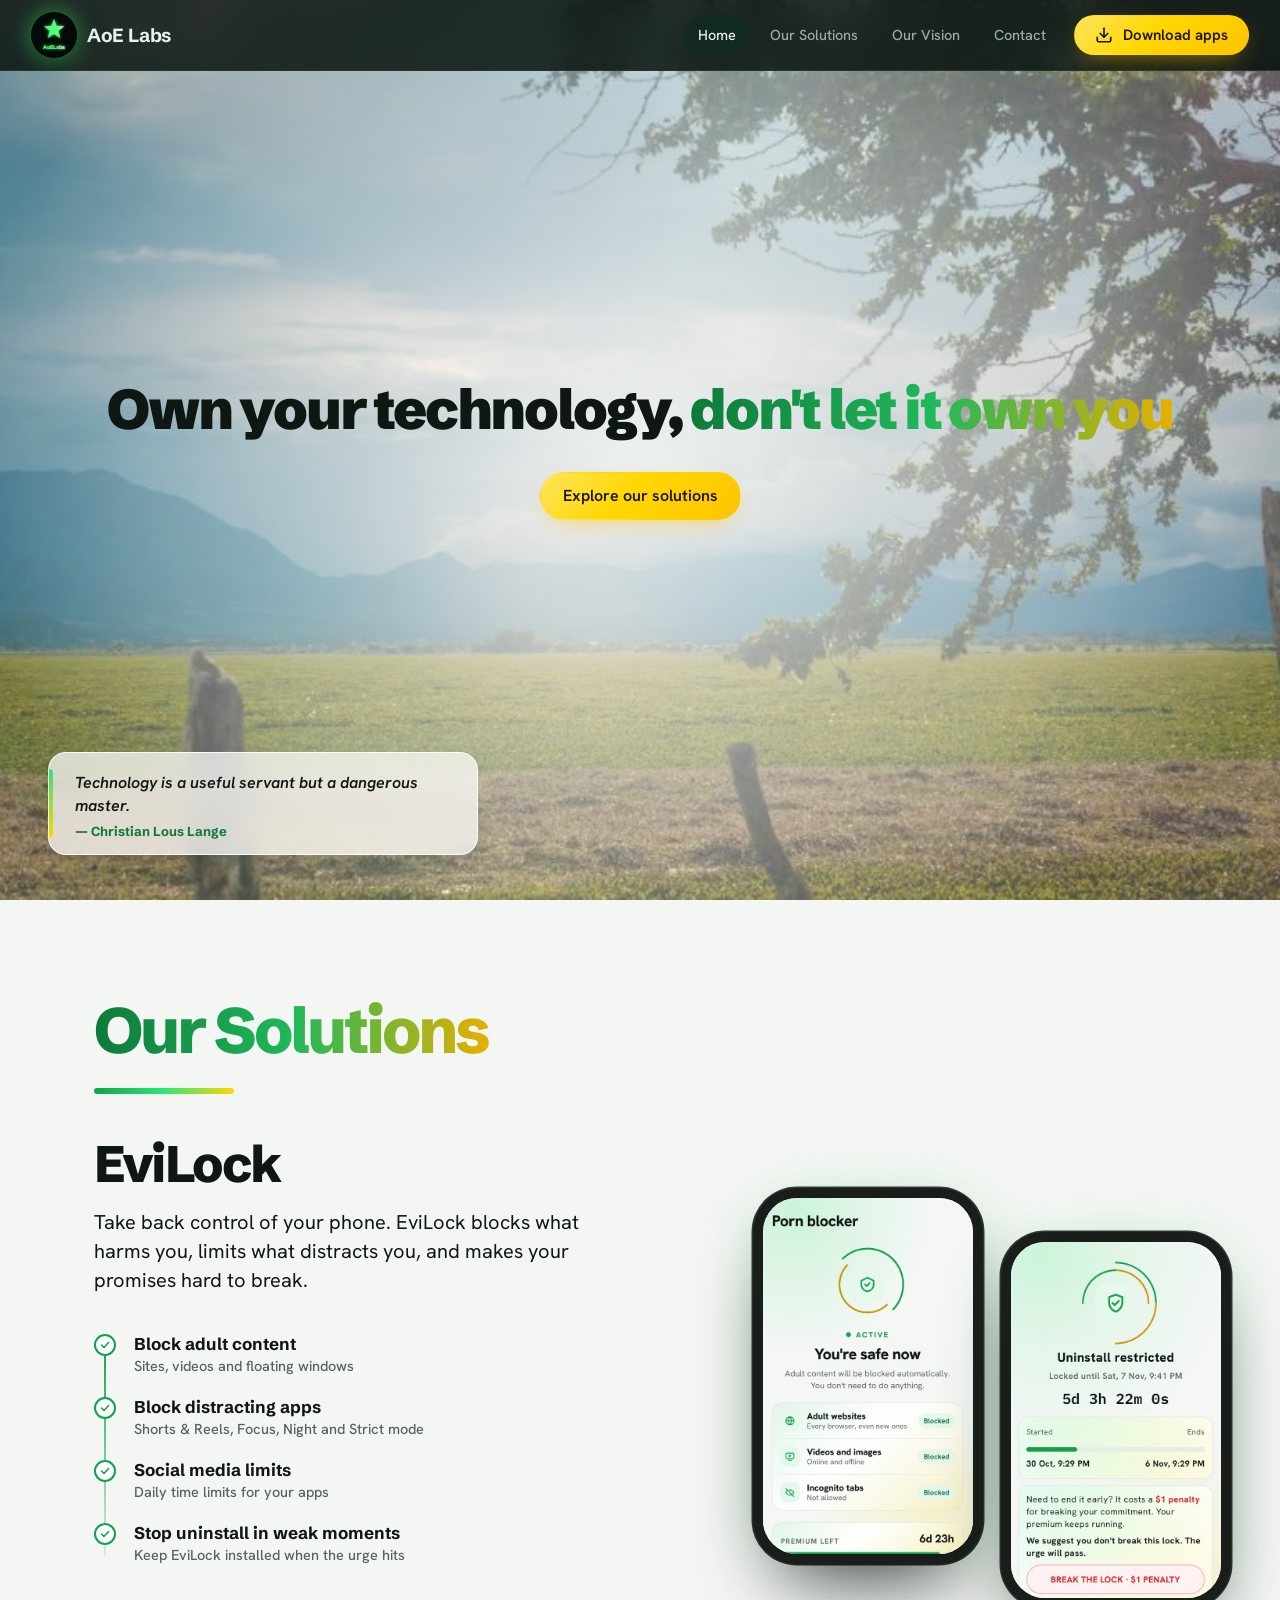
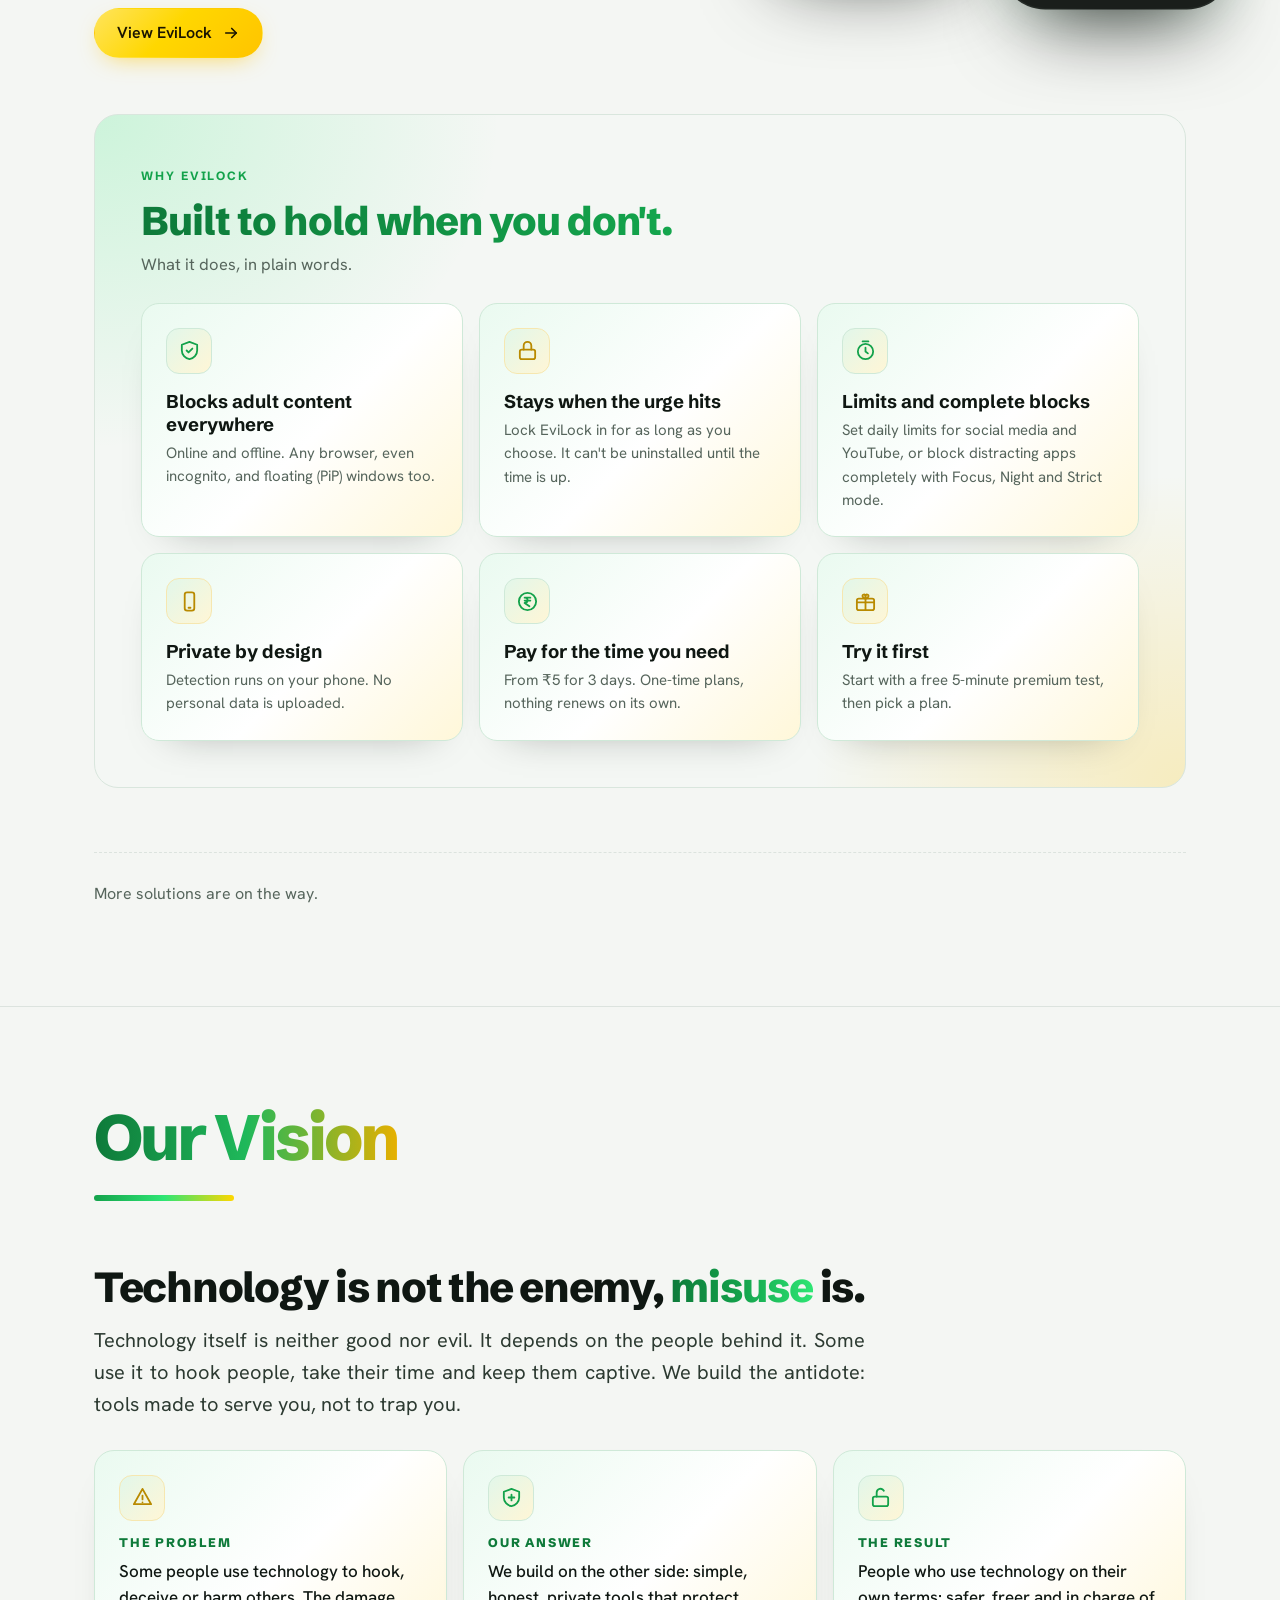
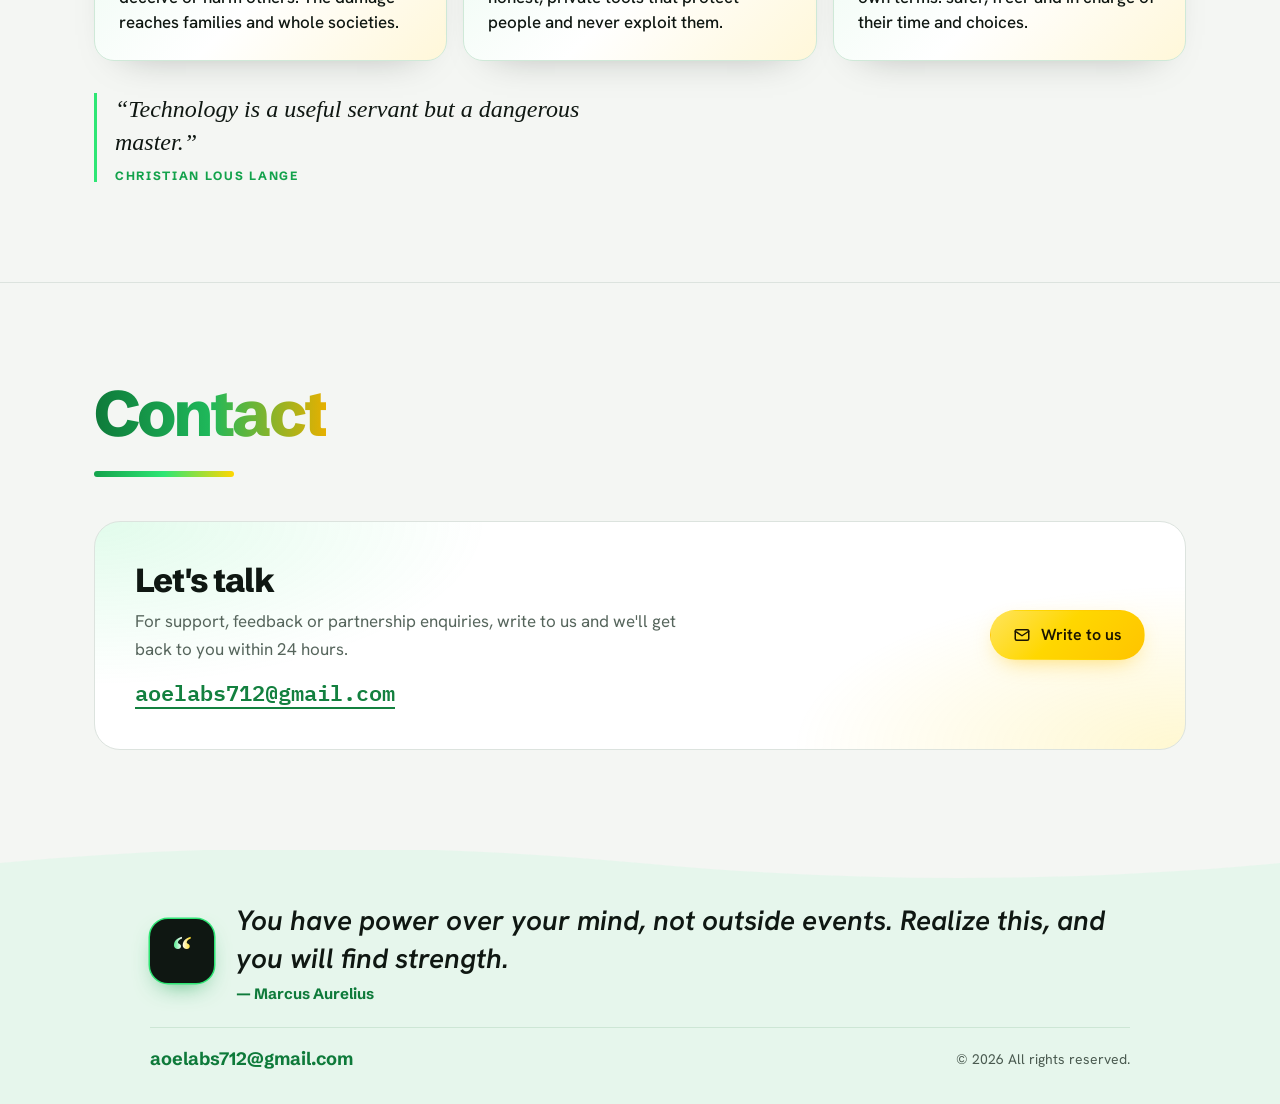
==== commit 377b596d: "Reply time: within 24 hours Co-Authored-By: Claude Sonnet 5.5 <noreply@anthropic.com>" ====
--- a/index.html
+++ b/index.html
@@ -123,7 +123,7 @@
       <div class="contact-card reveal">
         <div>
           <h3>Let's talk</h3>
-          <p>For support, feedback or partnership enquiries, write to us and we'll get back to you within 2 working days.</p>
+          <p>For support, feedback or partnership enquiries, write to us and we'll get back to you within 24 hours.</p>
           <a class="mail" href="mailto:aoelabs712@gmail.com">aoelabs712@gmail.com</a>
         </div>
         <a class="btn btn-gold" href="mailto:aoelabs712@gmail.com"><svg viewBox="0 0 24 24" fill="none" stroke="currentColor" stroke-width="2" stroke-linecap="round" stroke-linejoin="round" aria-hidden="true"><rect x="3" y="5" width="18" height="14" rx="2"/><path d="M3 7l9 6 9-6"/></svg>Write to us</a>
--- a/style.css
+++ b/style.css
@@ -1043,8 +1043,8 @@
 .nav .nav-links a { padding: 8px 14px; border-radius: 99px; font-size: 14.5px; font-weight: 500; color: #98AD9F; transition: color .2s, background .2s; }
 .nav .nav-links a:hover, .nav .nav-links a[aria-current="page"] { color: #E9F0EA; background: #132A20; }
 .nav .nav-links a::after { display: none; }
-.nav .btn.btn-glint { background: #FFFFFF; color: #0A0F0C; border: 1px solid transparent; border-radius: 12px; box-shadow: none; padding: 10px 18px; font-size: 15px; font-weight: 600; margin-left: 8px; }
-.nav .btn.btn-glint:hover { background: #E4EBE6; }
+.nav .btn.btn-glint { background: linear-gradient(135deg, #FFE45C, #FFD700 45%, #FFC400); color: #1A1400; border: 1px solid transparent; border-radius: 99px; box-shadow: 0 8px 24px -10px rgba(255, 196, 0, .7); padding: 10px 20px; font-size: 15px; font-weight: 600; margin-left: 8px; }
+.nav .btn.btn-glint:hover { filter: brightness(1.04); box-shadow: 0 10px 28px -10px rgba(255, 196, 0, .85); }
 .nav .btn.btn-glint::before, .nav .btn.btn-glint::after { display: none; }
 .nav .menu-btn { border: 1px solid #20372B; background: none; color: #E9F0EA; border-radius: 10px; }
 @media (max-width: 820px) {
@@ -1054,12 +1054,12 @@
   .nav .nav-drawer { top: 70px; left: 0; right: 0; border-radius: 0; border: 0; border-bottom: 1px solid #20372B; background: #0B1813; box-shadow: none; padding: 12px 16px 18px; }
   .nav .nav-drawer a:not(.btn) { color: #98AD9F; border-bottom: 1px solid #20372B; }
   .nav .nav-drawer a[aria-current] { color: #E9F0EA; }
-  .nav .drawer-cta { background: #FFFFFF; color: #0A0F0C; border-radius: 12px; }
+  .nav .drawer-cta { background: linear-gradient(135deg, #FFE45C, #FFD700 45%, #FFC400); color: #1A1400; border-radius: 99px; }
 }
 @media (max-width: 380px) { .nav .brand-name { font-size: 17px; } }
 
 /* v9 (2026-11-14): header download arrow black; real app screenshot in the phone frame on Our Solutions */
-.nav .btn.btn-glint svg { color: #0A0F0C; stroke: #0A0F0C; }
+.nav .btn.btn-glint svg { color: #1A1400; stroke: #1A1400; }
 .solution .phone .shot { display: block; width: 100%; height: 100%; object-fit: cover; object-position: top; border-radius: 34px; background: #F4F7F4; }
 .solution .phone { width: 250px; aspect-ratio: 250 / 408; }
 .solution .phone::before { display: none; }
@@ -1160,3 +1160,17 @@
 
 /* Setup steps: no number circles */
 .install li::before { content: none; display: none; }
+
+/* EviLock page only: tighter spacing between sections (2026-11-17) */
+.evi-page section { padding: 48px 0; }
+@media (max-width: 700px) { .evi-page section { padding: 36px 0; } }
+.evi-page .sec-head { margin-bottom: 24px; }
+.evi-page .sec-head .lead { margin-top: 10px; }
+.evi-page .cta { padding: 48px 0; }
+.evi-page .evi-hero { padding: 124px 0 40px; }
+@media (max-width: 700px) { .evi-page .evi-hero { padding: 112px 0 36px; } }
+.evi-page .evi-stage { min-height: 460px; }
+.evi-page .pl-free { margin-top: 28px; }
+.evi-page .steps { gap: 12px; }
+.evi-page .get-grid, .evi-page .pillars { gap: 14px; }
+.evi-page .kp { margin-top: 0; }
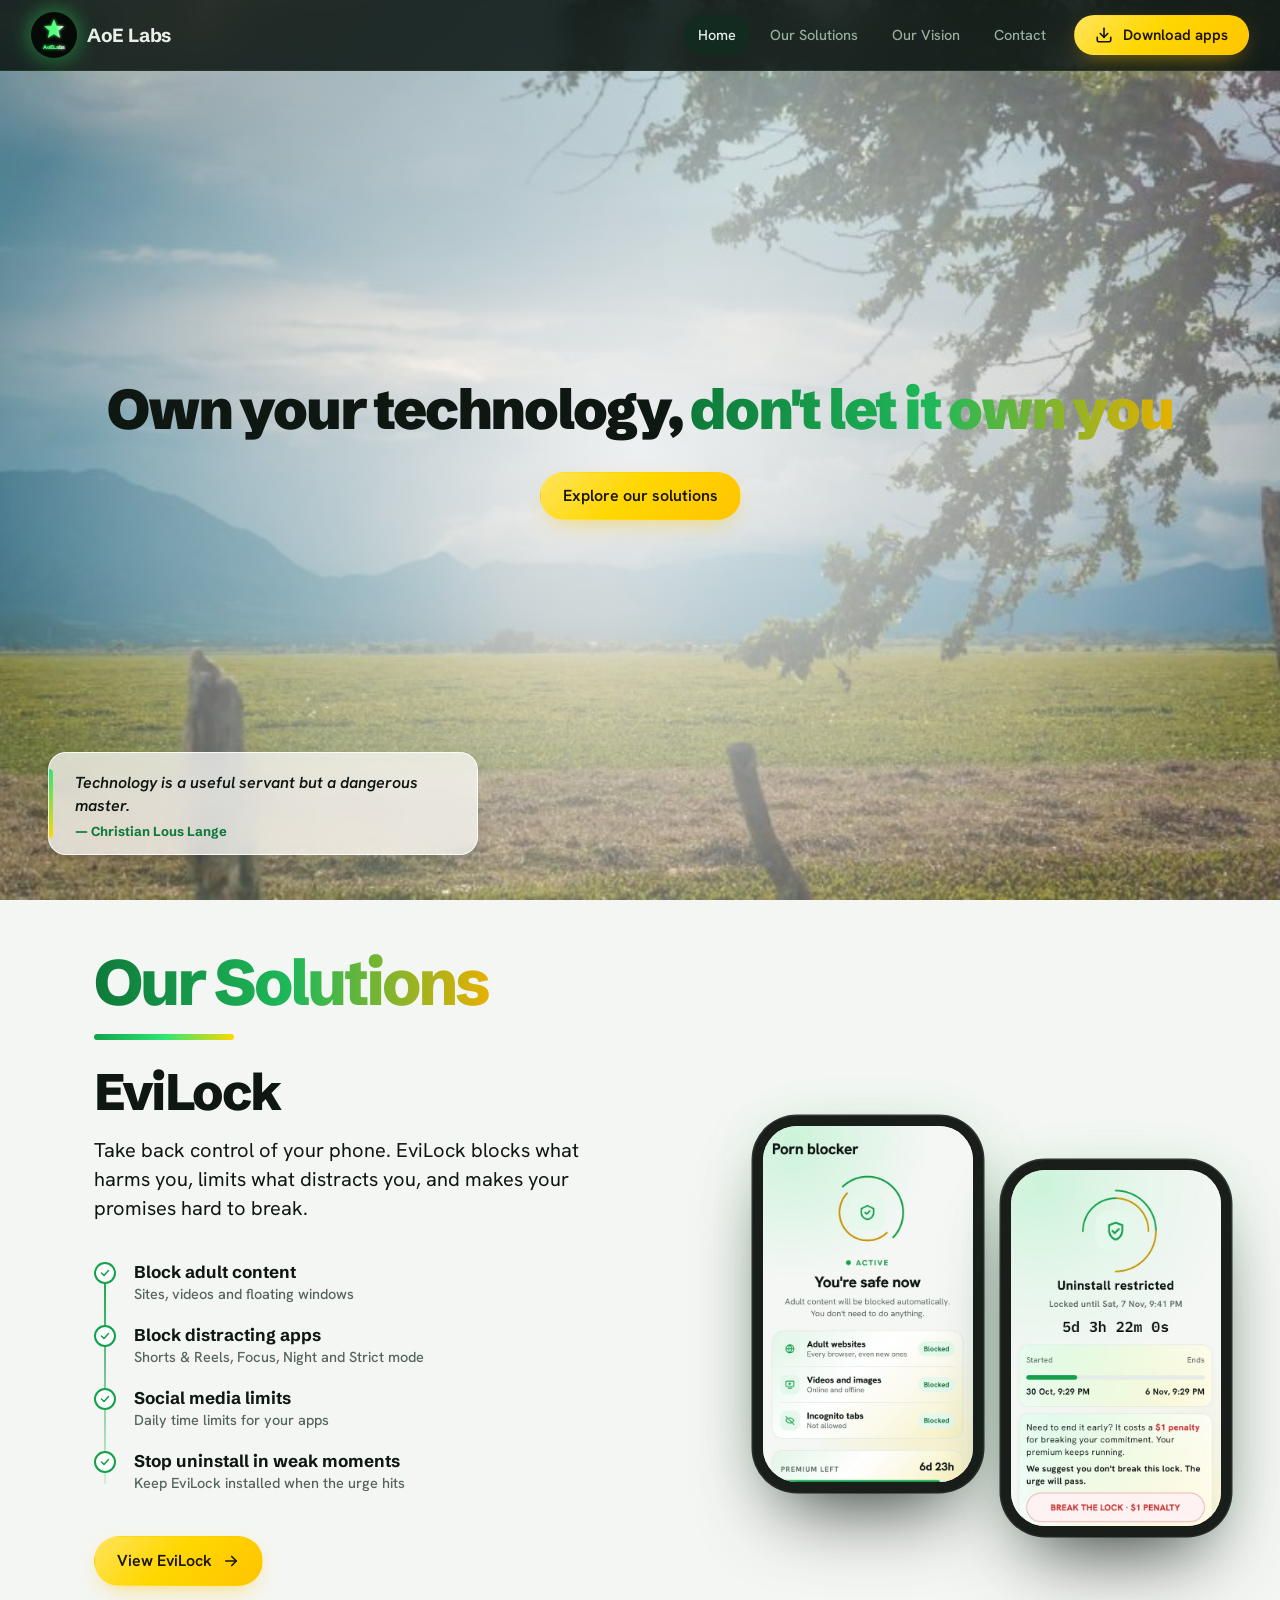
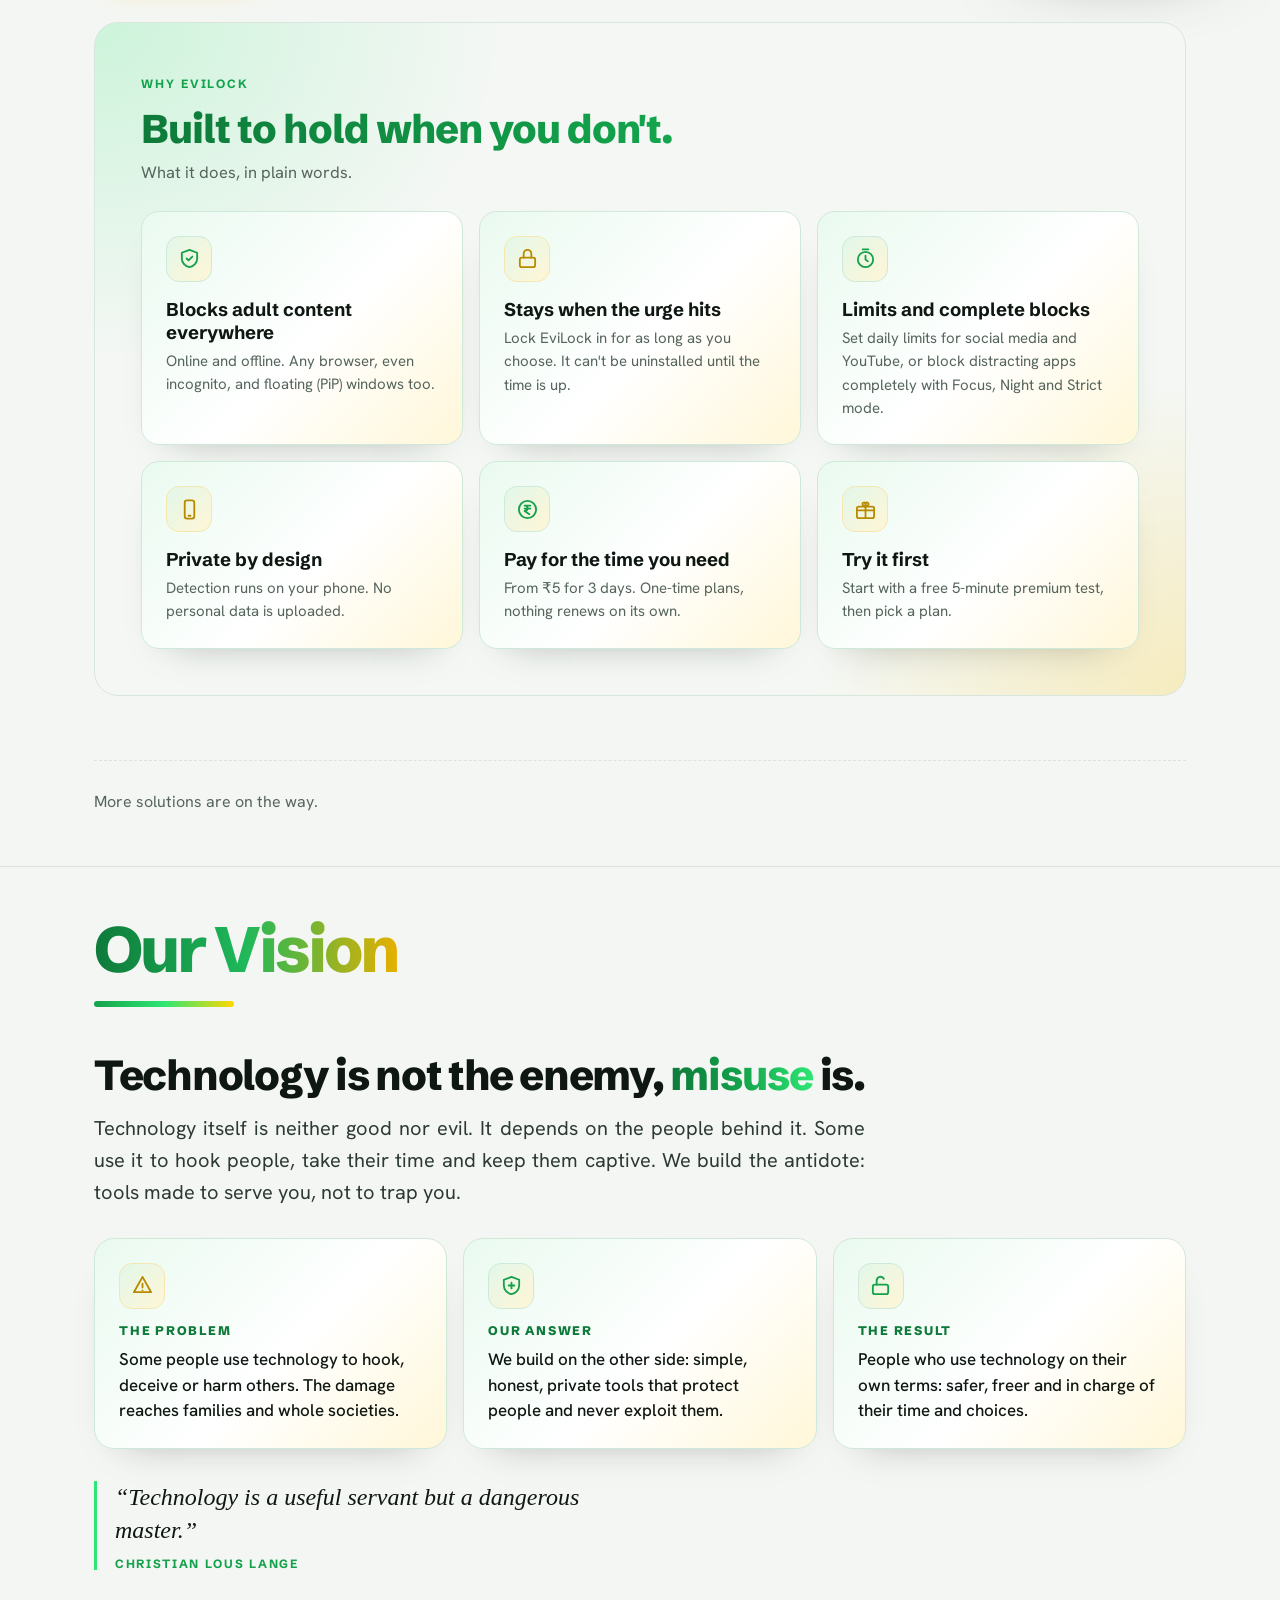
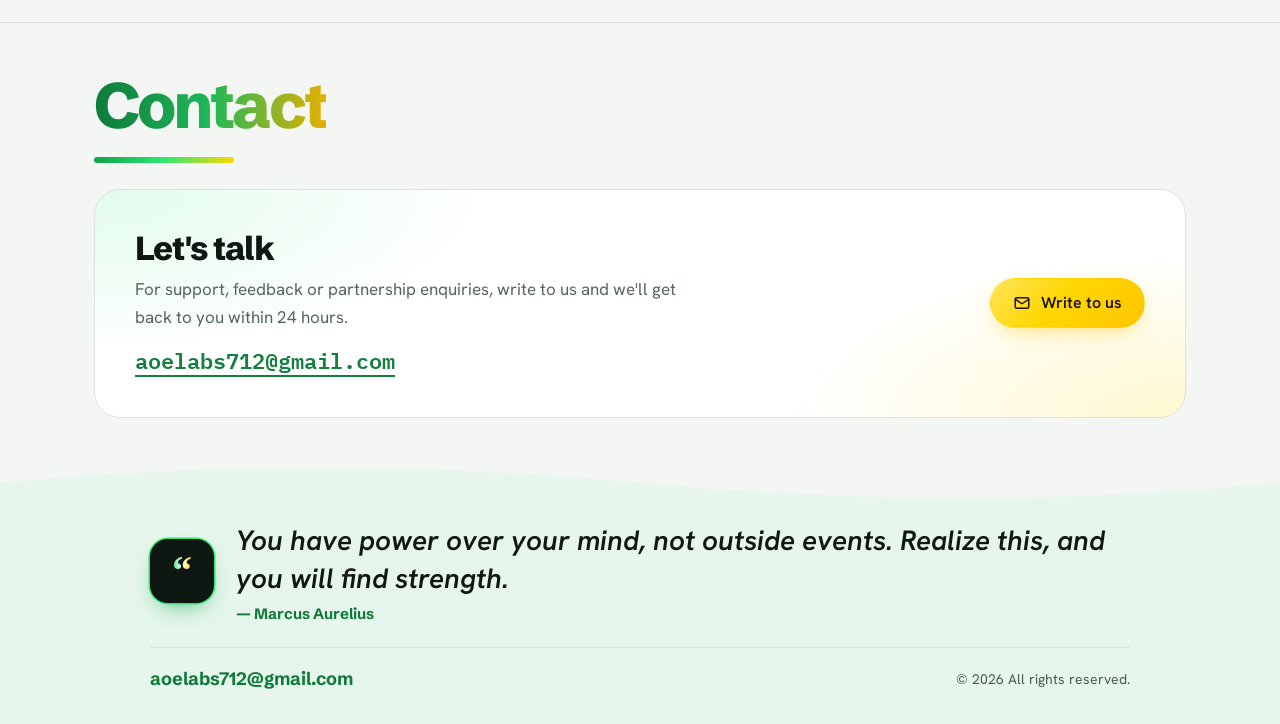
==== commit e265e95e: "Home page: tighter spacing between sections Co-Authored-By: Claude Sonnet 5.5 <noreply@anthropic.com" ====
--- a/index.html
+++ b/index.html
@@ -25,7 +25,7 @@
 <link rel="stylesheet" href="style.css">
 <script>document.documentElement.classList.add("js")</script>
 </head>
-<body>
+<body class="home-page">
 
 <header class="nav">
   <div class="wrap">
--- a/style.css
+++ b/style.css
@@ -1174,3 +1174,11 @@
 .evi-page .steps { gap: 12px; }
 .evi-page .get-grid, .evi-page .pillars { gap: 14px; }
 .evi-page .kp { margin-top: 0; }
+
+/* Home page only: tighter spacing between sections (2026-11-17) */
+.home-page section:not(.vhero) { padding: 52px 0; }
+@media (max-width: 700px) { .home-page section:not(.vhero) { padding: 38px 0; } }
+.home-page .big-title { margin-bottom: 26px; }
+.home-page .big-title::after { margin-top: 16px; }
+.home-page .kp { margin-top: 36px; }
+.home-page .ab { margin-top: 0; }
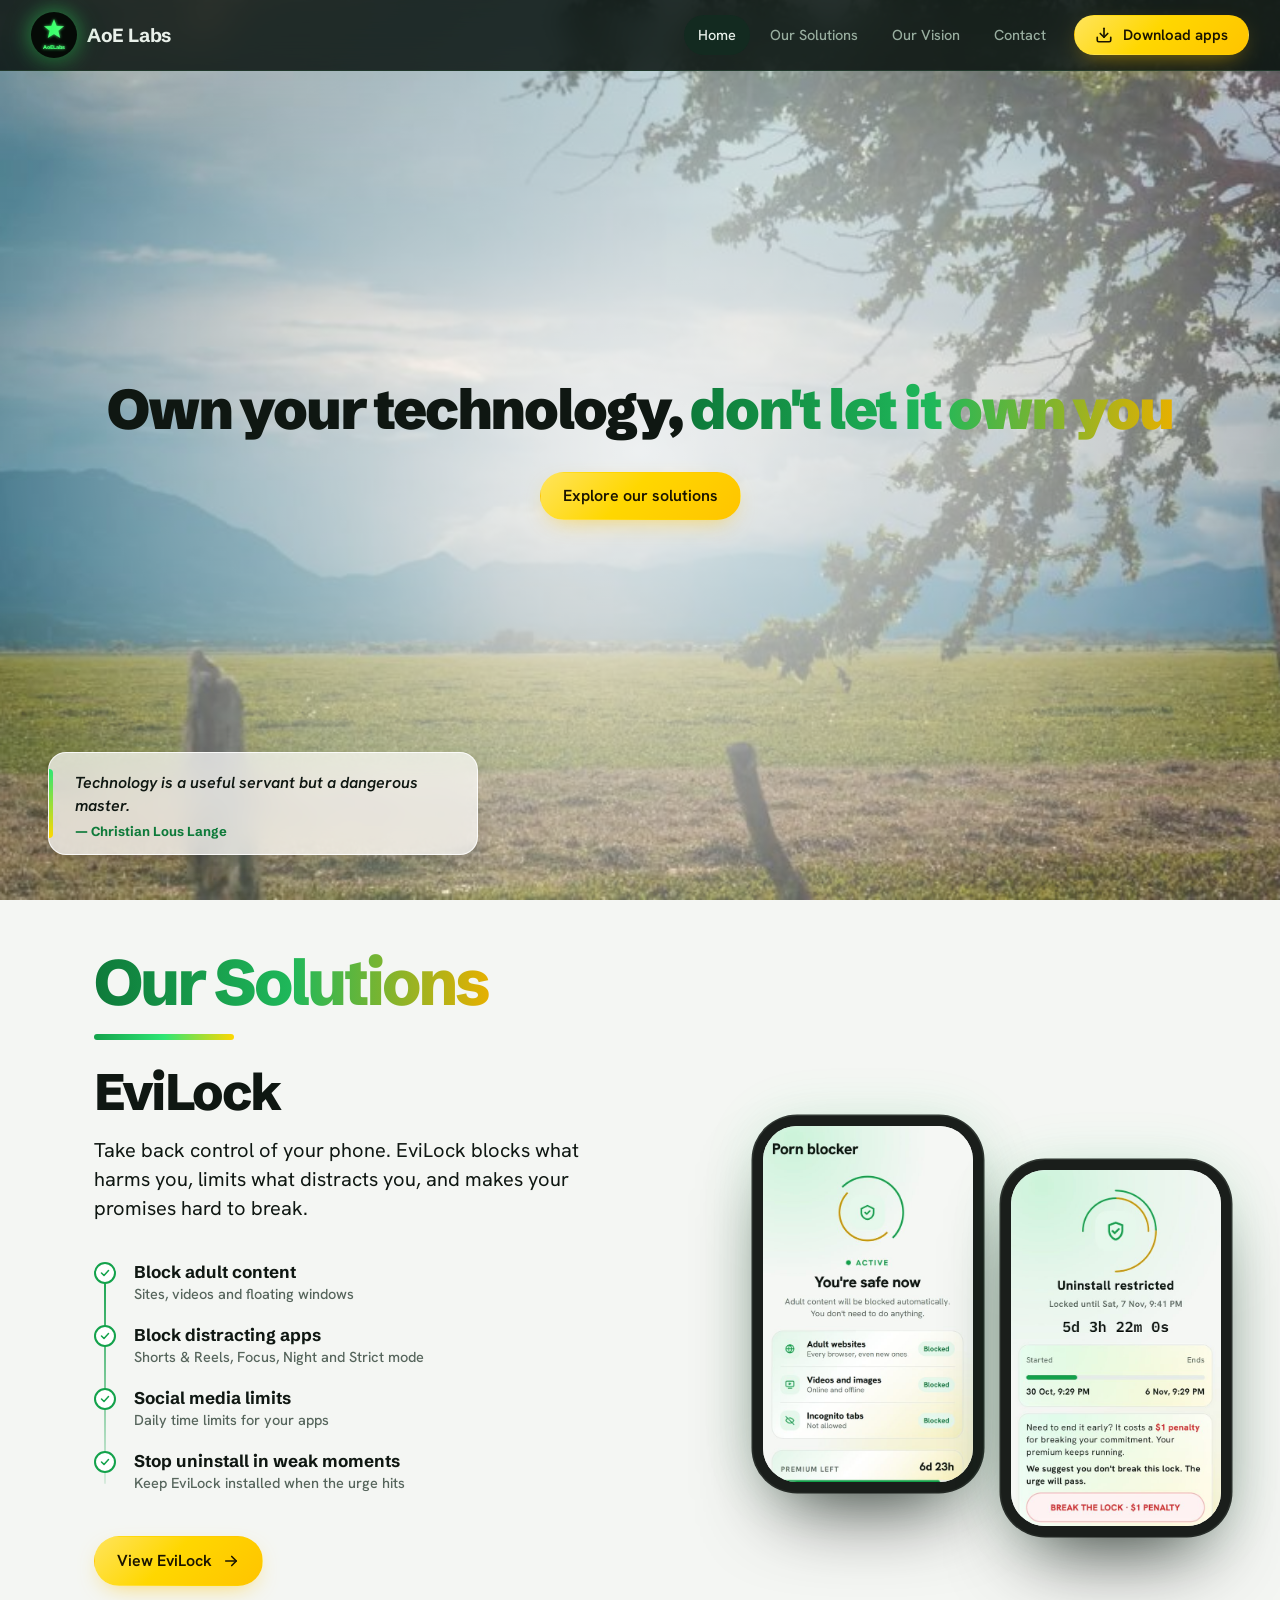
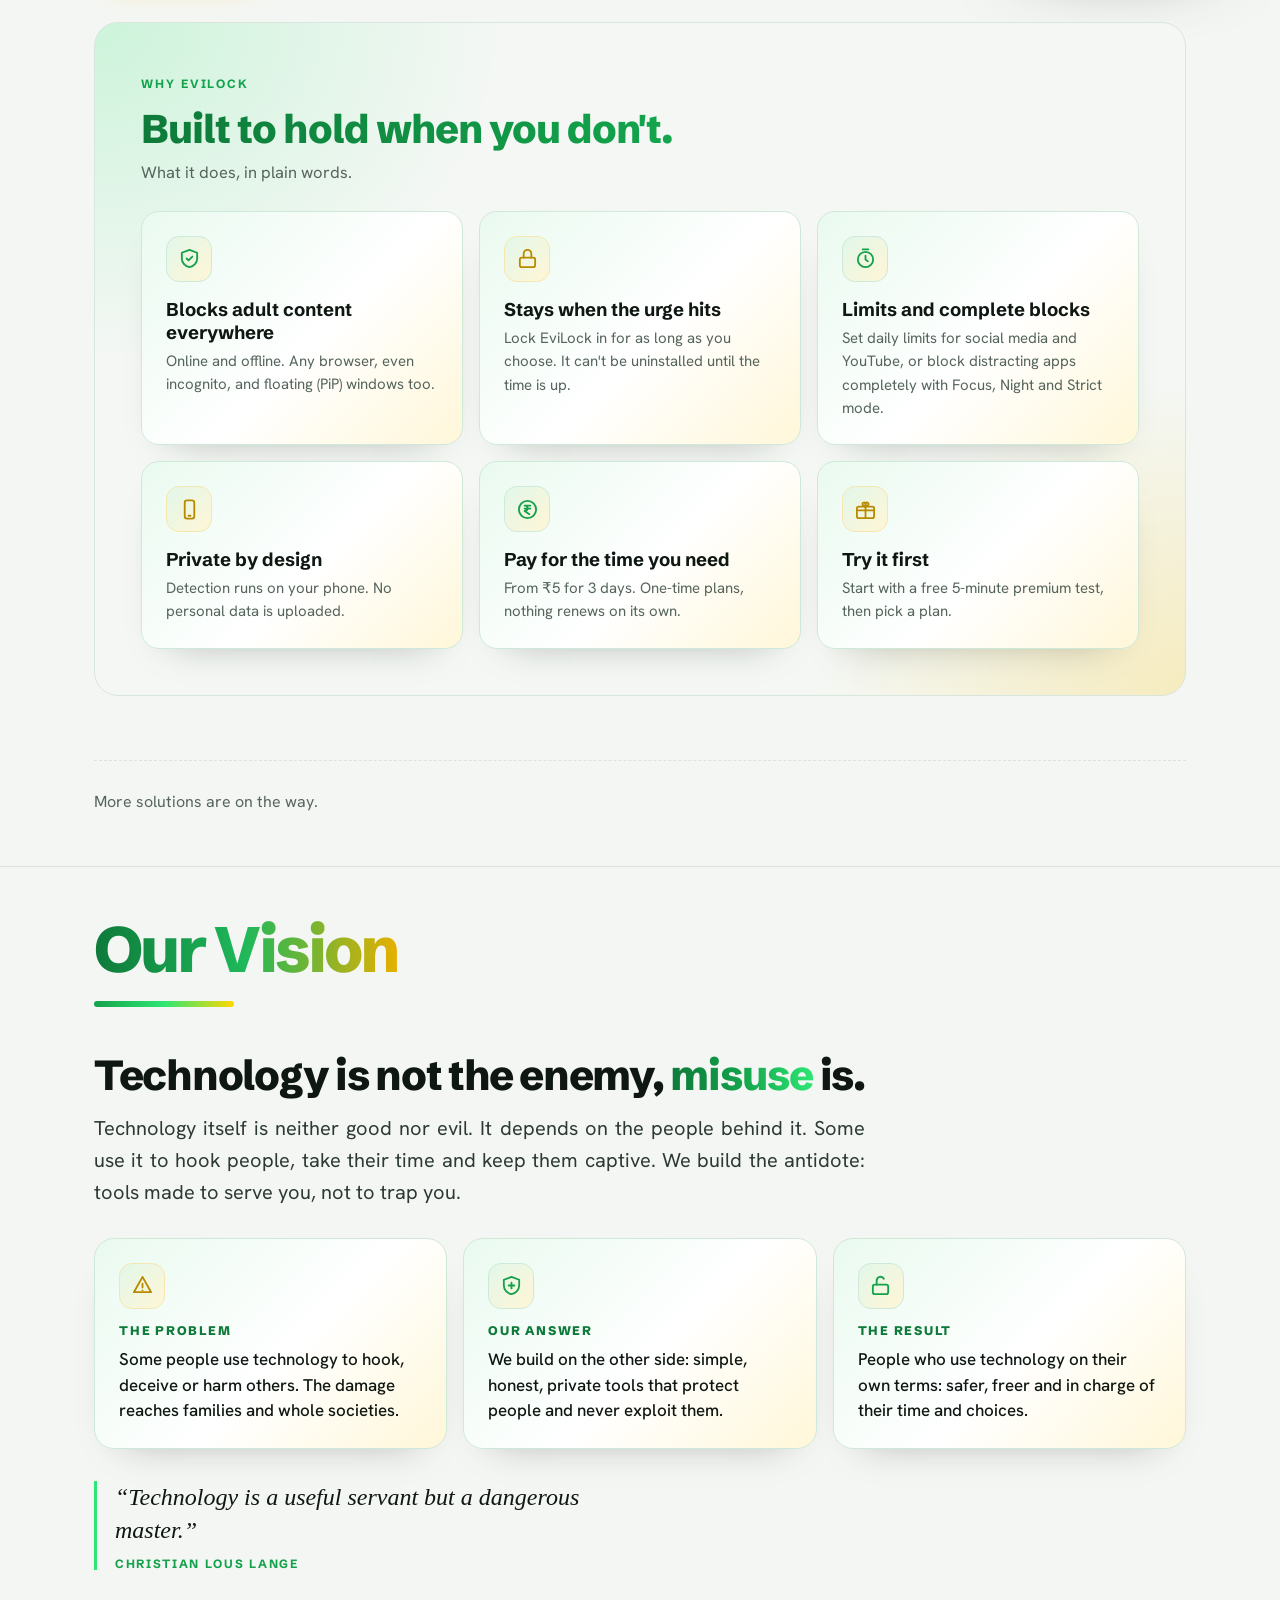
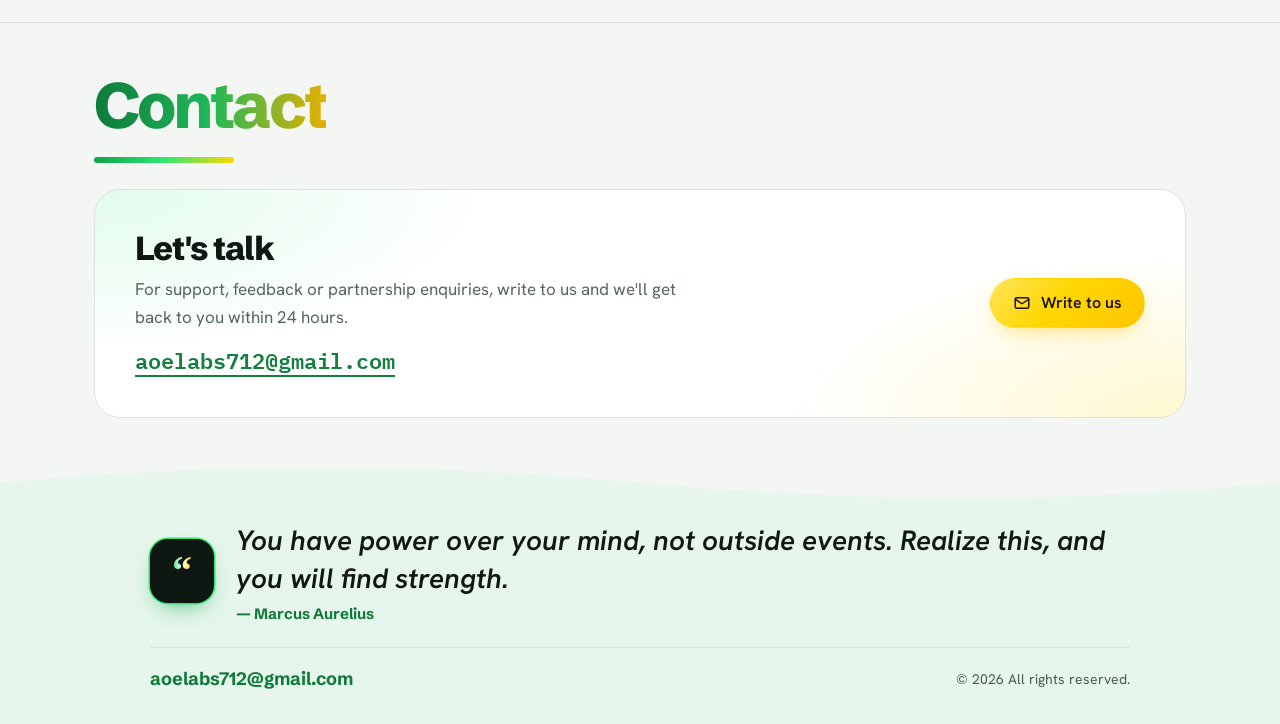
==== commit 97b99d4a: "Remove offline claims and old Iron Lock wording from EviLock, products, privacy and meta text Co-Aut" ====
--- a/index.html
+++ b/index.html
@@ -4,7 +4,7 @@
 <meta charset="utf-8">
 <meta name="viewport" content="width=device-width, initial-scale=1, viewport-fit=cover">
 <title>AoE Labs: own your technology, don&#39;t let it own you</title>
-<meta name="description" content="AoE Labs builds simple apps that solve real problems. Our first app, EviLock, blocks adult content, limits social media and puts your phone to sleep at night, even without internet.">
+<meta name="description" content="AoE Labs builds simple apps that solve real problems. Our first app, EviLock, blocks adult content, limits social media and puts your phone to sleep at night.">
 <meta property="og:title" content="AoE Labs">
 <meta property="og:description" content="Own your technology, don&#39;t let it own you. Makers of EviLock.">
 <meta property="og:type" content="website">
